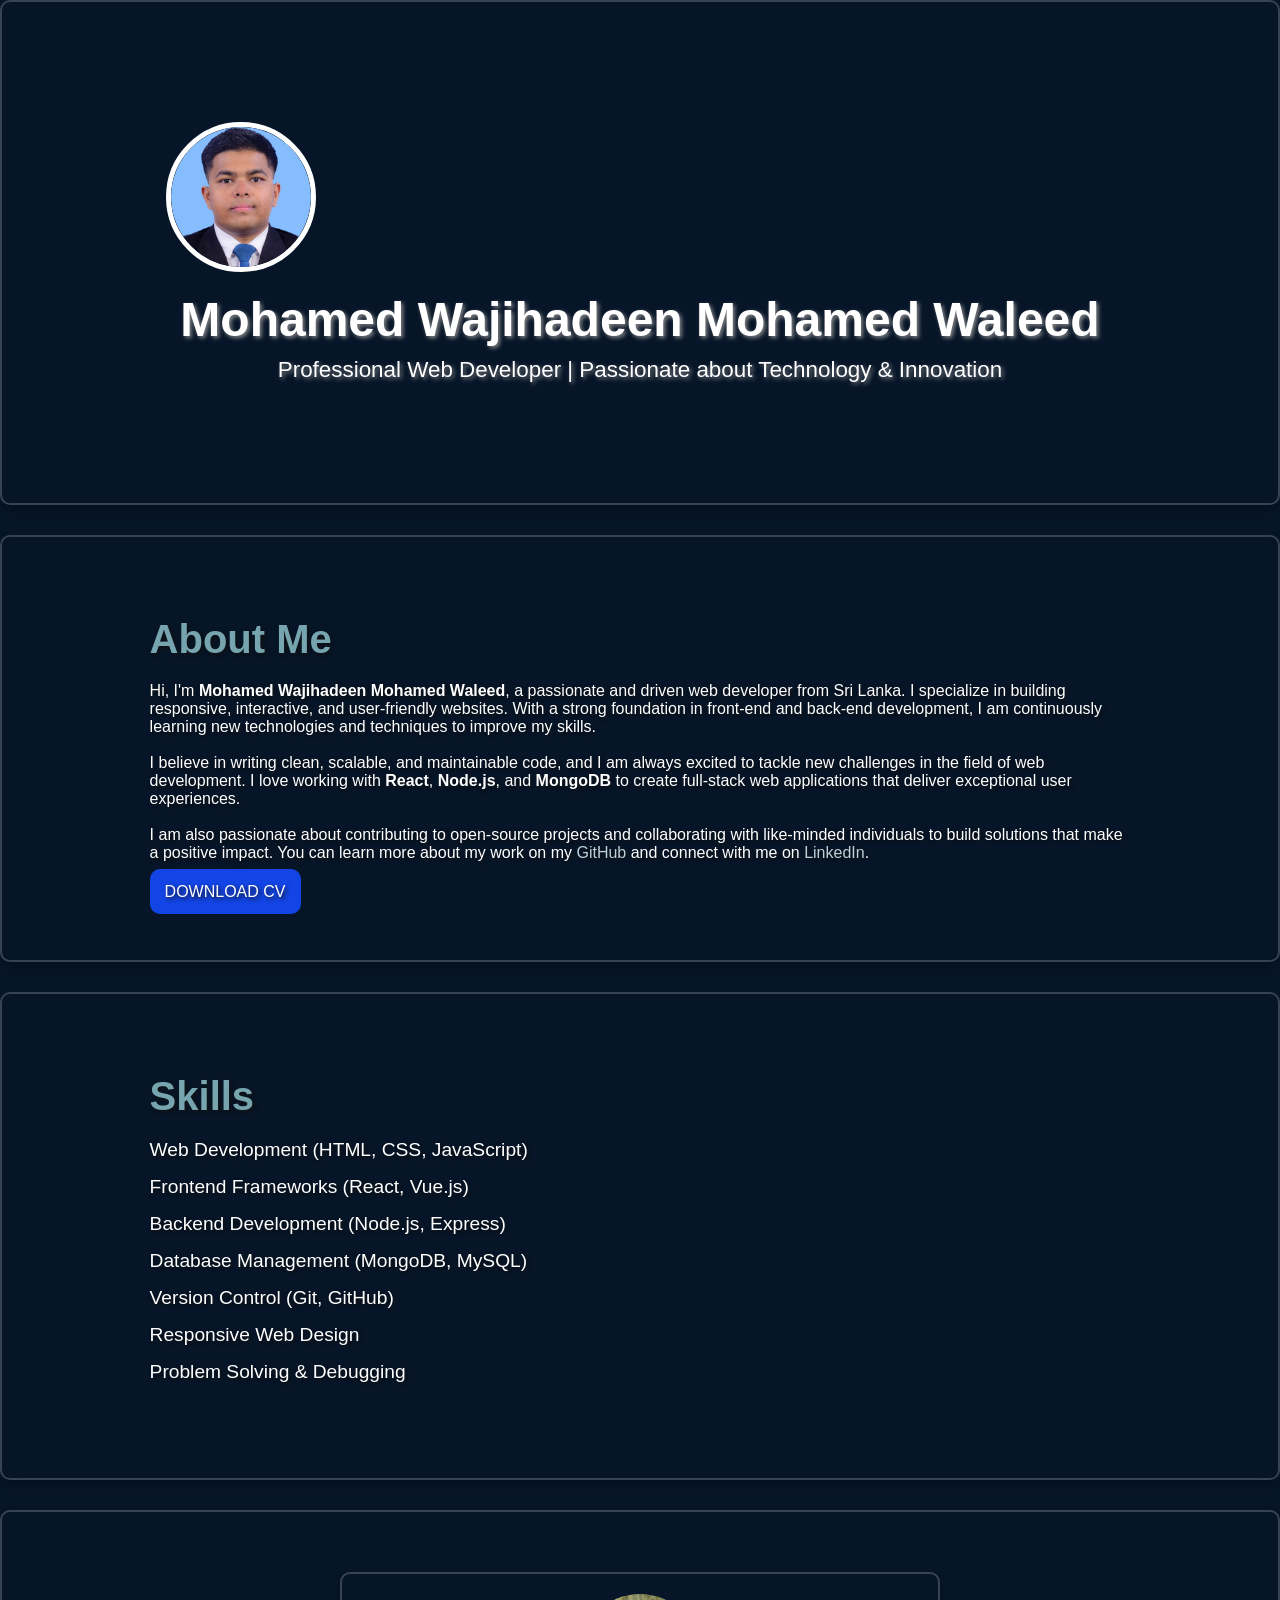
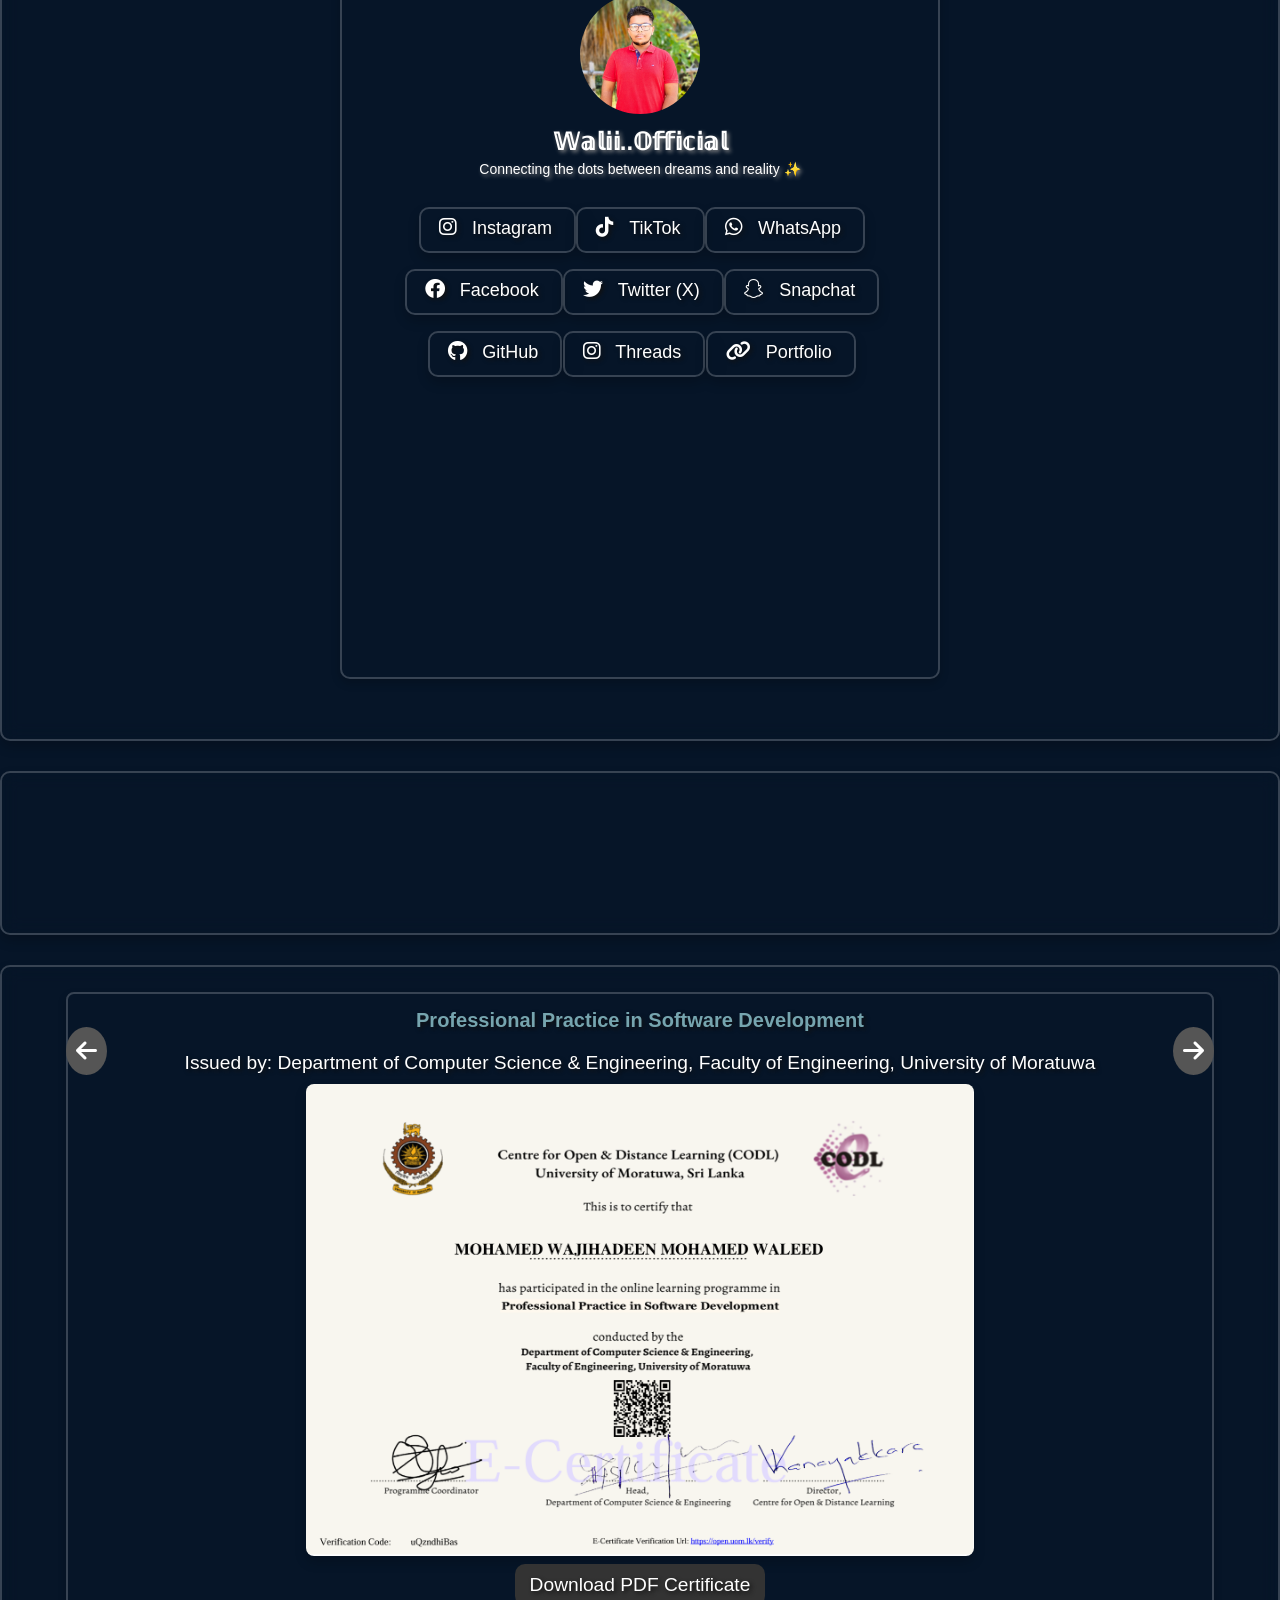
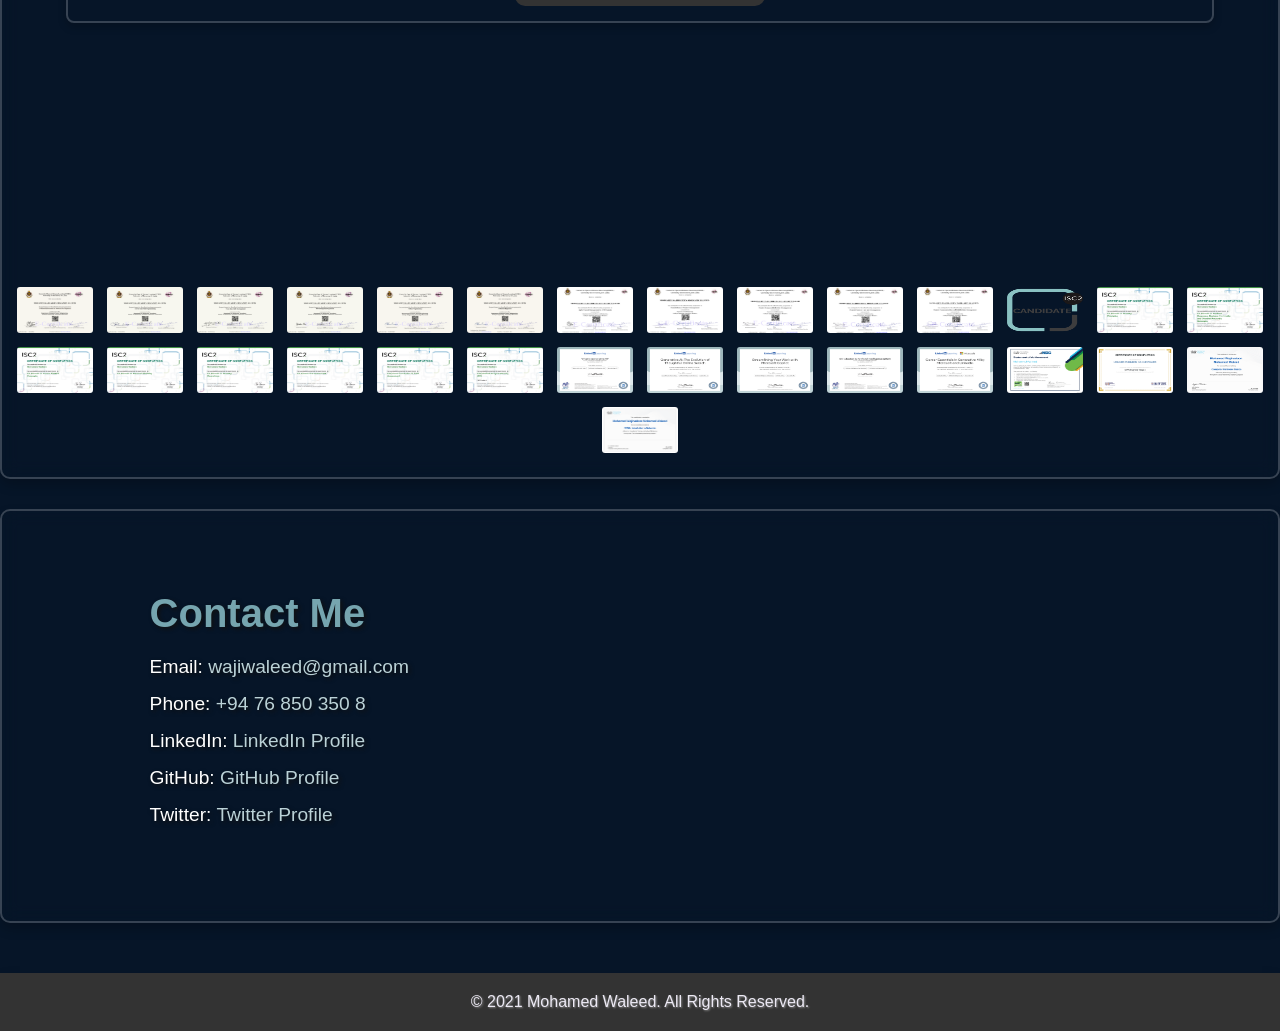
==== index.html @ 35cdda88 "Add files via upload" ====
<!DOCTYPE html>
<html lang="en">
<head>
    <meta charset="UTF-8">
    <meta name="viewport" content="width=device-width, initial-scale=1.0">
    <meta http-equiv="X-UA-Compatible" content="ie=edge">
    <title>Mohamed Wajihadeen Mohamed Waleed - Professional Portfolio</title>
    <link href="https://cdnjs.cloudflare.com/ajax/libs/font-awesome/6.0.0-beta3/css/all.min.css" rel="stylesheet">
    <link rel="stylesheet" href="styles.css">
    <link rel="icon" href="https://portfolio-5ff36.web.app/assets/logo.png">
</head>
<body>
    <!-- Header Section with Profile Picture -->
    <header class="header">
        <div class="container">
            <!-- Profile Picture -->
            <div class="profile-img-container">
                <img src="DSC6284_01.jpg" alt="Mohamed Waleed" class="profile-img">
            </div>
            <h1>Mohamed Wajihadeen Mohamed Waleed</h1>
            <p>Professional Web Developer | Passionate about Technology & Innovation</p>
        </div>
    </header>

    <!-- About Section -->
    <section id="about" class="section">
        <div class="container">
            <h2>About Me</h2>
            <p>
                Hi, I'm <strong>Mohamed Wajihadeen Mohamed Waleed</strong>, a passionate and driven web developer 
            from Sri Lanka. I specialize in building responsive, interactive, and user-friendly websites. 
            With a strong foundation in front-end and back-end development, I am continuously learning new technologies 
            and techniques to improve my skills.
        </p> <br>
        <p>
            I believe in writing clean, scalable, and maintainable code, and I am always excited to tackle 
            new challenges in the field of web development. I love working with <strong>React</strong>, <strong>Node.js</strong>, 
            and <strong>MongoDB</strong> to create full-stack web applications that deliver exceptional user experiences.
        </p> <br>
        <p>
            I am also passionate about contributing to open-source projects and collaborating with like-minded individuals 
            to build solutions that make a positive impact. You can learn more about my work on my <a href="https://github.com/MOHAMED2005WALEED" target="_blank">GitHub</a> and connect with me on <a href="https://www.linkedin.com/in/mohamed-waleed-669457227" target="_blank">LinkedIn</a>.

            </p>
            <a href="uploads/CV.pdf" target="_blank" class="ddownload-link">Download CV</a><br>
        </div>
    </section>

    <!-- Skills Section -->
    <section id="skills" class="section">
        <div class="container">
            <h2>Skills</h2>
            <ul>
                <li>Web Development (HTML, CSS, JavaScript)</li>
                <li>Frontend Frameworks (React, Vue.js)</li>
                <li>Backend Development (Node.js, Express)</li>
                <li>Database Management (MongoDB, MySQL)</li>
                <li>Version Control (Git, GitHub)</li>
                <li>Responsive Web Design</li>
                <li>Problem Solving & Debugging</li>
                <!-- Add any additional skills -->
            </ul>
        </div>
    </section>

    <!-- Skills Section -->
    <section id="skills" class="ssection" style="text-align: center;">
    <div class="ccontainer" style="text-align: center;">
        <!-- Profile Section -->
        <div class="profile">
            <div class="profile-image">
                <img src="IMG_20240803_165730_105.webp" alt="Profile Picture">
            </div>
            <h1>𝕎𝕒𝕝𝕚𝕚..𝕆𝕗𝕗𝕚𝕔𝕚𝕒𝕝</h1>
            <p class="bio">Connecting the dots between dreams and reality ✨</p>
        </div>

        <!-- Social Media Links -->
        <div class="links">
            <a href="https://www.instagram.com/waleed_2005" target="_blank">
                <i class="fab fa-instagram"></i> Instagram
            </a>
            <a href="https://www.tiktok.com/@walii..official" target="_blank">
                <i class="fab fa-tiktok"></i> TikTok
            </a>
            <a href="https://wa.me/message/MEXSYHLOWL5CD1" target="_blank">
                <i class="fab fa-whatsapp"></i> WhatsApp
            </a>
            <a href="https://www.facebook.com/profile.php?id=100075124244357&mibextid=ZbWKwL" target="_blank">
                <i class="fab fa-facebook"></i> Facebook
            </a>
            <a href="https://x.com/WALEED_2005" target="_blank">
                <i class="fab fa-twitter"></i> Twitter (X)
            </a>
            <a href="https://www.snapchat.com/add/waleed20050325" target="_blank">
                <i class="fab fa-snapchat"></i> Snapchat
            </a>
            <a href="https://github.com/MOHAMED2005WALEED" target="_blank">
                <i class="fab fa-github"></i> GitHub
            </a>
            <a href="https://www.threads.net/@waleed_2005" target="_blank">
                <i class="fab fa-instagram"></i> Threads
            </a>
            <a href="https://mohamed2005waleed.github.io/MY-WED/" target="_blank">
                <i class="fas fa-link"></i> Portfolio
            </a>
        </div>

        <!-- YouTube Video -->
        <div class="youtube">
            <iframe src="https://www.youtube.com/embed/9WanQhhrsd4" frameborder="0" allowfullscreen></iframe>
        </div>
    </div>
    </section>

    <!-- Skills Section -->
    <section id="skills" class="section" style="text-align: center;">
        <div class="container">
            <div data-iframe-width="150" data-iframe-height="270" data-share-badge-id="e7ea3f1d-4cfa-4a97-b7ec-71205a4d995d" data-share-badge-host="https://www.credly.com"></div><script type="text/javascript" async src="//cdn.credly.com/assets/utilities/embed.js"></script>
            <div data-iframe-width="150" data-iframe-height="270" data-share-badge-id="00457bae-6f2f-4dde-9173-71d379e74e01" data-share-badge-host="https://www.credly.com"></div><script type="text/javascript" async src="//cdn.credly.com/assets/utilities/embed.js"></script>
            <div data-iframe-width="150" data-iframe-height="270" data-share-badge-id="4d176c74-4fa9-45f4-84f6-8e1cc7ff0aad" data-share-badge-host="https://www.credly.com"></div><script type="text/javascript" async src="//cdn.credly.com/assets/utilities/embed.js"></script>
	    <div data-iframe-width="150" data-iframe-height="270" data-share-badge-id="e355cb7d-eab8-4d29-b076-23db1e2e1a39" data-share-badge-host="https://www.credly.com"></div><script type="text/javascript" async src="//cdn.credly.com/assets/utilities/embed.js"></script>
	    <div data-iframe-width="150" data-iframe-height="270" data-share-badge-id="42beb909-3e2a-4426-85d2-e04ab6ee1410" data-share-badge-host="https://www.credly.com"></div><script type="text/javascript" async src="//cdn.credly.com/assets/utilities/embed.js"></script>
         </div>
    </section>
    
    <section id="skills" class="section" style="/*text-align: center;height: 1000px;*/"><!-- </section>  -->
    <section class="certification-list">
        <div class="ccertificate" id="ccertificate1">
        <!-- Example of a certification entry (PDF) -->
        <div class="certification">
            <h2>Professional Practice in Software Development</h2>
            <p>Issued by: Department of Computer Science & Engineering, Faculty of Engineering, University of Moratuwa</p>
            <img src="uploads/Professional_Practice_in_Software_Development_E-Certificate.png" alt="Certificate 1" class="certificate-img"><br>
            <a href="uploads/Professional_Practice_in_Software_Development_E-Certificate.pdf" target="_blank" class="download-link">Download PDF Certificate</a>
        </div>
        </div>
        <div class="ccertificate" id="ccertificate2">
        <!-- Example of a certification entry (PDF) -->
        <div class="certification">
            <h2>Server-side Web Programming</h2>
            <p>Issued by: Department of Information Technology, Faculty of Information Technology, University of Moratuwa</p>
            <img src="uploads/Server-side_Web_Programming_E-Certificate.png" alt="Certificate 1" class="certificate-img"><br>
            <a href="uploads/Server-side_Web_Programming_E-Certificate.pdf" target="_blank" class="download-link">Download PDF Certificate</a>
        </div>
        </div>
        <div class="ccertificate" id="ccertificate3">
        <!-- Example of a certification entry (PDF) -->
        <div class="certification">
            <h2>Front-End Web Development</h2>
            <p>Issued by: Department of Information Technology, Faculty of Information Technology, University of Moratuwa</p>
            <img src="uploads/Front-End_Web_Development_E-Certificate.png" alt="Certificate 1" class="certificate-img"><br>
            <a href="uploads/Front-End_Web_Development_E-Certificate.pdf" target="_blank" class="download-link">Download PDF Certificate</a>
        </div></div>
        <div class="ccertificate" id="ccertificate4">
        <!-- Example of a certification entry (PDF) -->
        <div class="certification">
            <h2>Web Design for Beginners</h2>
            <p>Issued by: Department of Information Technology, Faculty of Information Technology, University of Moratuwa</p>
            <img src="uploads/Web_Design_for_Beginners_E-Certificate.png" alt="Certificate 1" class="certificate-img"><br>
            <a href="uploads/Web_Design_for_Beginners_E-Certificate.pdf" target="_blank" class="download-link">Download PDF Certificate</a>
        </div></div>
        <div class="ccertificate" id="ccertificate5">
        <!-- Example of a certification entry (PDF) -->
        <div class="certification">
            <h2>Python Programming</h2>
            <p>Issued by: Department of Computer Science & Engineering, Faculty of Engineering, University of Moratuwa</p>
            <img src="uploads/Python_Programming_E-Certificate.png" alt="Certificate 1" class="certificate-img"><br>
            <a href="uploads/Python_Programming_E-Certificate.pdf" target="_blank" class="download-link">Download PDF Certificate</a>
        </div></div>
        <div class="ccertificate" id="ccertificate6">
        <!-- Example of a certification entry (PDF) -->
        <div class="certification">
            <h2>Python for Beginners</h2>
            <p>Issued by: Department of Computer Science & Engineering, Faculty of Engineering, University of Moratuwa</p>
            <img src="uploads/Python_for_Beginners_E-Certificate.png" alt="Certificate 1" class="certificate-img"><br>
            <a href="uploads/Python_for_Beginners_E-Certificate.pdf" target="_blank" class="download-link">Download PDF Certificate</a>
        </div></div>
        <div class="ccertificate" id="ccertificate7">
        <!-- Example of a certification entry (PDF) -->
        <div class="certification">
            <h2>Agile Project Management in ICT Projects</h2>
            <p>Issued by: Department of Computer Science and Engineering,Faculty of Engineering, University of Moratuwa</p>
            <img src="uploads/Agile_Project_Management_E-Certificate.png" alt="Certificate 1" class="certificate-img"><br>
            <a href="uploads/Agile_Project_Management_E-Certificate.pdf" target="_blank" class="download-link">Download PDF Certificate</a>
        </div></div>
        <div class="ccertificate" id="ccertificate8">
        <!-- Example of a certification entry (PDF) -->
        <div class="certification">
            <h2>Foundations of Project Management</h2>
            <p>Issued by: Department of Civil Engineering, Faculty of Engineering, University of Moratuwa</p>
            <img src="uploads/Foundations_of_Project_Management_E-Certificate.png" alt="Certificate 1" class="certificate-img"><br>
            <a href="uploads/Foundations_of_Project_Management_E-Certificate.pdf" target="_blank" class="download-link">Download PDF Certificate</a>
        </div></div>
        <div class="ccertificate" id="ccertificate9">
        <!-- Example of a certification entry (PDF) -->
        <div class="certification">
            <h2>Project Communication and Stakeholder Management</h2>
            <p>Issued by: Department of Civil Engineering, Faculty of Engineering, University of Moratuwa</p>
            <img src="uploads/Project_Scope_and_Schedule_Management_E-Certificate.png" alt="Certificate 1" class="certificate-img"><br>
            <a href="uploads/Project_Scope_and_Schedule_Management_E-Certificate.pdf" target="_blank" class="download-link">Download PDF Certificate</a>
        </div></div>
        <div class="ccertificate" id="ccertificate10">
        <!-- Example of a certification entry (PDF) -->
        <div class="certification">
            <h2>Project Contract Law and Management</h2>
            <p>Issued by: Department of Civil Engineering, Faculty of Engineering, University of Moratuwa</p>
            <img src="uploads/Project_Contract_Law_and_Management_E-Certificate.png" alt="Certificate 1" class="certificate-img"><br>
            <a href="uploads/Project_Contract_Law_and_Management_E-Certificate.pdf" target="_blank" class="download-link">Download PDF Certificate</a>
        </div></div>
        <div class="ccertificate" id="ccertificate11">
        <!-- Example of a certification entry (PDF) -->
        <div class="certification">
            <h2>Project Communication and Stakeholder Management</h2>
            <p>Issued by: Department of Civil Engineering, Faculty of Engineering, University of Moratuwa</p>
            <img src="uploads/Project_Communication_and_Stakeholder_Management_E-Certificate.png" alt="Certificate 1" class="certificate-img"><br>
            <a href="uploads/Project_Communication_and_Stakeholder_Management_E-Certificate.pdf" target="_blank" class="download-link">Download PDF Certificate</a>
        </div></div>
        <div class="ccertificate" id="ccertificate12">
        <!-- Example of a certification entry (PNG) -->
        <div class="certification">
            <h2>ISC2</h2>
            <p>Issued by: International Information System Security Certification Consortium</p>
            <img src="uploads/isc2-candidate.png" alt="Certificate 3" class="certificate-img"><br>
            <p><a href="uploads/isc2-candidate.png" target="_blank" class="download-link">Download PNG Certificate</a></p>
        </div></div>
        <div class="ccertificate" id="ccertificate13">
        <!-- Example of a certification entry (PDF) -->
        <div class="certification">
            <h2>CC Domain 1: Security Principles</h2>
            <p>Learner ID: b621ed8a-a322-4fa1-b1f6-4768cb2f6c5b</p>
            <img src="uploads/CC Domain 1 Security Principles.png" alt="Certificate 1" class="certificate-img"><br>
            <a href="uploads/CC Domain 1 Security Principles.pdf" target="_blank" class="download-link">Download PDF Certificate</a>
        </div></div>
        <div class="ccertificate" id="ccertificate14">
        <!-- Example of a certification entry (PDF) -->
        <div class="certification">
            <h2>CC Domain 2: Incident Response, Business Continuity and Disaster Recovery Concepts</h2>
            <p>Learner ID: b621ed8a-a322-4fa1-b1f6-4768cb2f6c5b</p>
            <img src="uploads/CC Domain 2 Incidents Response, Business Continuity and Disaster Recovery Concepts.png" alt="Certificate 1" class="certificate-img"><br>
            <a href="uploads/CC Domain 2 Incidents Response, Business Continuity and Disaster Recovery Concepts.pdf" target="_blank" class="download-link">Download PDF Certificate</a>
        </div></div>
        <div class="ccertificate" id="ccertificate15">
        <!-- Example of a certification entry (PDF) -->
        <div class="certification">
            <h2>CC Domain 3: Access Control Concepts</h2>
            <p>Learner ID: b621ed8a-a322-4fa1-b1f6-4768cb2f6c5b</p>
            <img src="uploads/CC Domain 3 Access Controls Concepts.png" alt="Certificate 1" class="certificate-img"><br>
            <a href="uploads/CC Domain 3 Access Controls Concepts.pdf" target="_blank" class="download-link">Download PDF Certificate</a>
        </div></div>
        <div class="ccertificate" id="ccertificate16">
        <!-- Example of a certification entry (PDF) -->
        <div class="certification">
            <h2>CC Domain 4: Network Security</h2>
            <p>Learner ID: b621ed8a-a322-4fa1-b1f6-4768cb2f6c5b</p>
            <img src="uploads/CC Domain 4 Network Security.png" alt="Certificate 1" class="certificate-img"><br>
            <a href="uploads/CC Domain 4 Network Security.pdf" target="_blank" class="download-link">Download PDF Certificate</a>
        </div></div>
        <div class="ccertificate" id="ccertificate17">
        <!-- Example of a certification entry (PDF) -->
        <div class="certification">
            <h2>CC Domain 5: Security Operations</h2>
            <p>Learner ID: b621ed8a-a322-4fa1-b1f6-4768cb2f6c5b</p>
            <img src="uploads/CC Domain 5 Securitys Operations.png" alt="Certificate 1" class="certificate-img"><br>
            <a href="uploads/CC Domain 5 Securitys Operations.pdf" target="_blank" class="download-link">Download PDF Certificate</a>
        </div></div>
        <div class="ccertificate" id="ccertificate18">
        <!-- Example of a certification entry (PDF) -->
        <div class="certification">
            <h2>CC Course Pre-assessment</h2>
            <p>Learner ID: b621ed8a-a322-4fa1-b1f6-4768cb2f6c5b</p>
            <img src="uploads/CC Course Pre-assessment.png" alt="Certificate 1" class="certificate-img"><br>
            <a href="uploads/CC Course Pre-assessment.pdf" target="_blank" class="download-link">Download PDF Certificate</a>
        </div></div>
        <div class="ccertificate" id="ccertificate19">
        <!-- Example of a certification entry (PDF) -->
        <div class="certification">
            <h2>CC Course Conclusion & Final Assessment</h2>
            <p>Learner ID: b621ed8a-a322-4fa1-b1f6-4768cb2f6c5b</p>
            <img src="uploads/CCCourse Conclusion & Finalt Assessment.png" alt="Certificate 1" class="certificate-img"><br>
            <a href="uploads/CCCourse Conclusion & Finalt Assessment.pdf" target="_blank" class="download-link">Download PDF Certificate</a>
        </div></div>
        <div class="ccertificate" id="ccertificate20">
        <!-- Example of a certification entry (PDF) -->
        <div class="certification">
            <h2>CC Certified in Cybersecurity (CC)</h2>
            <p>Learner ID: b621ed8a-a322-4fa1-b1f6-4768cb2f6c5b</p>
            <img src="uploads/CCCertified in Cybersecurity (CC).png" alt="Certificate 1" class="certificate-img"><br>
            <a href="uploads/CCCertified in Cybersecurity (CC).pdf" target="_blank" class="download-link">Download PDF Certificate</a>
        </div></div>
        <div class="ccertificate" id="ccertificate21">
        <!-- Example of a certification entry (PDF) -->
        <div class="certification">
            <h2>What Is Generative AI?</h2>
            <p>Just finished the course “What Is Generative AI?” by Pinar Seyhan Demirdag! <a href="https://www.linkedin.com/learning/certificates/e960e61621ceed20ad157b49bd1564e0e67e179703fd6fd3dca2d0df2d5dd3a1?trk=share_certificate" target="_blank" class="">Check it out:</a></p>
            <img src="uploads/CertificateOfCompletion_What Is Generative AI.png" alt="Certificate 3" class="certificate-img"><br>
            <a href="uploads/CertificateOfCompletion_What Is Generative AI.pdf" target="_blank" class="download-link">Download PDF Certificate</a>
        </div></div>
        <div class="ccertificate" id="ccertificate22">
        <!-- Example of a certification entry (PDF) -->
        <div class="certification">
            <h2>Generative AI: The Evolution of Thoughtful Online Search</h2>
            <p>Just finished the course “Generative AI: The Evolution of Thoughtful Online Search” by Ashley Kennedy! <a href="https://www.linkedin.com/learning/certificates/11ccc9f4ffed38a8f0a3d3fa0ad3c9212a923e52628e9ca03ff675bdd90796ef?trk=share_certificate" target="_blank" class="">Check it out:</a></p>
            <img src="uploads/CertificateOfCompletion_Generative AI The Evolution of Thoughtful Online Search.png" alt="Certificate 3" class="certificate-img"><br>
            <a href="uploads/CertificateOfCompletion_Generative AI The Evolution of Thoughtful Online Search.pdf" target="_blank" class="download-link">Download PDF Certificate</a>
        </div></div>
        <div class="ccertificate" id="ccertificate23">
        <!-- Example of a certification entry (PDF) -->
        <div class="certification">
            <h2>Streamlining Your Work with Microsoft Copilot</h2>
            <p>Just finished the course “Streamlining Your Work with Microsoft Copilot” by Nick Brazzi! <a href="https://www.linkedin.com/learning/certificates/2fcc82d706593432fb03b10fbf420a64c400eeca76255fccf5908d9a1a42cb30?trk=share_certificate" target="_blank" class="">Check it out:</a></p>
            <img src="uploads/CertificateOfCompletion_Streamlining Your Work with Microsoft Copilot.png" alt="Certificate 3" class="certificate-img"><br>
            <a href="uploads/Streamlining Your Work with Microsoft Copilot.pdf" target="_blank" class="download-link">Download PDF Certificate</a>
        </div></div>
        <div class="ccertificate" id="ccertificate24">
        <!-- Example of a certification entry (PDF) -->
        <div class="certification">
            <h2>Introduction to Artificial Intelligence (2023)</h2>
            <p>Just finished the course “Introduction to Artificial Intelligence (2023)” by Doug Rose! <a href="https://www.linkedin.com/learning/certificates/b7ac0a3660a8a13ec8766f3f2c8b82811a0d3aa6726ecc86efbfc96d6707d54b?trk=share_certificate" target="_blank" class="">Check it out:</a></p>
            <img src="uploads/CertificateOfCompletion_Introduction to Artificial Intelligence 2023.png" alt="Certificate 3" class="certificate-img"><br>
            <a href="uploads/CertificateOfCompletion_Introduction to Artificial Intelligence 2023.pdf" target="_blank" class="download-link">Download PDF Certificate</a>
        </div></div>
        <div class="ccertificate" id="ccertificate25">
        <!-- Example of a certification entry (PDF) -->
        <div class="certification">
            <h2>Career Essentials in Generative AI by Microsoft and LinkedIn</h2>
            <p>Just finished the learning path “Career Essentials in Generative AI by Microsoft and LinkedIn”! <a href="https://www.linkedin.com/learning/certificates/b82319893979cb6bfd2cbd64ca49ab4339ecb68bfe662ca9c5840f7bf53d7fe6?trk=share_certificate" target="_blank" class="">Check it out:</a></p>
            <img src="uploads/CertificateOfCompletion_Career Essentials in Generative AI by Microsoft and LinkedIn.png" alt="Certificate 3" class="certificate-img"><br>
            <a href="uploads/CertificateOfCompletion_Career Essentials in Generative AI by Microsoft and LinkedIn.pdf" target="_blank" class="download-link">Download PDF Certificate</a>
        </div></div>
        <div class="ccertificate" id="ccertificate26">
        <!-- Example of a certification entry (PDF) -->
        <div class="certification">
            <h2>Linux Unhatched</h2>
            <p>Issued by <a href="https://www.credly.com/org/cisco" target="_blank" class="">Cisco</a></p>
            <img src="uploads/LinuxUnhatched20241203-26-aeebkl.png" alt="Certificate 3" class="certificate-img"><br>
            <a href="uploads/LinuxUnhatched20241203-26-aeebkl.pdf" target="_blank" class="download-link">Download PDF Certificate</a>
        </div></div>
        <div class="ccertificate" id="ccertificate27">
        <!-- Example of a certification entry (PDF) -->
        <div class="certification">
            <h2>SLIIT UNI</h2>
            <p>School: Centre for Open and Distance Education - <a href="https://code.sliit.org/" target="_blank" class="">SLIIT</a></p>
            <img src="uploads/MOHAMED WAJIHADEEN MOHAMED WALEED - 2024-11-27.png" alt="Certificate 3" class="certificate-img"><br>
            <a href="uploads/MOHAMED WAJIHADEEN MOHAMED WALEED - 2024-11-27.pdf" target="_blank" class="download-link">Download PDF Certificate</a>
        </div></div>
        <div class="ccertificate" id="ccertificate28">
        <!-- Example of a certification entry (PDF) -->
        <div class="certification">
            <h2>Computer Hardware Basics</h2>
            <p>Issued by <a href="https://www.credly.com/badges/e355cb7d-eab8-4d29-b076-23db1e2e1a39/public_url" target="_blank" class="">Cisco</a></p>
            <img src="uploads/certificate_wajiwaleed-gmail-com_c57c725d-02bf-4dfd-b996-45fcb40663d5.png" alt="Certificate 3" class="certificate-img"><br>
            <a href="uploads/certificate_wajiwaleed-gmail-com_c57c725d-02bf-4dfd-b996-45fcb40663d5.pdf" target="_blank" class="download-link">Download PDF Certificate</a>
        </div></div>
        <div class="ccertificate" id="ccertificate29">
        <!-- Example of a certification entry (PDF) -->
        <div class="certification">
            <h2>CCNA: Introduction to Networks</h2>
            <p>Issued by <a href="https://www.credly.com/org/cisco" target="_blank" class="">Cisco</a></p>
            <img src="uploads/certificate_wajiwaleed-gmail-com_b039ef56-0375-4342-8889-f907ba316858 (1).png" alt="Certificate 3" class="certificate-img"><br>
            <a href="uploads/CCNAITNUpdated20250723-31-ovgeq6.pdf" target="_blank" class="download-link">Download PDF Certificate</a>
        </div></div>

        <!-- Example of a certification entry (Image) 
        <div class="certification">
            <h2>ISC2</h2>
            <p>Issued by: ABC Institute</p>
            <img src="uploads/MOHAMED_WAJIHADEEN_MOHAMED_WALEED20241127-280-1xzp43h.jpg" alt="Certificate 2" class="certificate-img"><br>
            <p><a href="uploads/MOHAMED_WAJIHADEEN_MOHAMED_WALEED20241127-280-1xzp43h.jpg" target="_blank" class="download-link">Download Image Certificate</a></p>
        </div>
        -->

        <!-- Example of a certification entry (PNG) 
        <div class="certification">
            <h2>Certification 3: Graphic Design</h2>
            <p>Issued by: DEF School</p>
            <img src="uploads/isc2-candidate.png" alt="Certificate 3" class="certificate-img"><br>
            <p><a href="uploads/isc2-candidate.png" target="_blank" class="download-link">Download PNG Certificate</a></p>
        </div>
        -->

        <!-- More certifications can be added here -->
	    
 
	            	    
    <div class="nav-buttons">
        <button class="button" onclick="showCertificate('left')" style="z-index: 2;"><i class="fas fa-arrow-left"></i></button>
        <button class="button" onclick="showCertificate('right')" style="z-index: 2;"><i class="fas fa-arrow-right"></i></button>
    </div>
	   
	    
	<br><br><br><br><br><br><br><br><br><br><br><br> <br><br><br><br><br><br><br><br><br><br><br><br><br><br><br><br><br><br><br>
	    <br><br><br><br><br><br> <br><br><br><br><br><br><br><br><br><br><br><br><br><br><br><br><br><br>  <!--    <br><br><br><br><br><br><br><br><br><br><br>-->
	    
    <div class="thumbnails">
        <div class="thumbnail" onclick="selectCertificate(0)">
            <img src="uploads/Professional_Practice_in_Software_Development_E-Certificate.png" alt="Certificate 1" class="certificate-imgg">
        </div>
        <div class="thumbnail" onclick="selectCertificate(1)">
            <img src="uploads/Server-side_Web_Programming_E-Certificate.png" alt="Certificate 2" class="certificate-imgg">
        </div>
        <div class="thumbnail" onclick="selectCertificate(2)">
            <img src="uploads/Front-End_Web_Development_E-Certificate.png" alt="Certificate 3" class="certificate-imgg">
        </div>
        <div class="thumbnail" onclick="selectCertificate(3)">
            <img src="uploads/Web_Design_for_Beginners_E-Certificate.png" alt="Certificate 1" class="certificate-imgg">
        </div>
        <div class="thumbnail" onclick="selectCertificate(4)">
            <img src="uploads/Python_Programming_E-Certificate.png" alt="Certificate 1" class="certificate-imgg">
        </div>
        <div class="thumbnail" onclick="selectCertificate(5)">
            <img src="uploads/Python_for_Beginners_E-Certificate.png" alt="Certificate 1" class="certificate-imgg">
        </div>
        <div class="thumbnail" onclick="selectCertificate(6)">
            <img src="uploads/Agile_Project_Management_E-Certificate.png" alt="Certificate 1" class="certificate-imgg">
        </div>
        <div class="thumbnail" onclick="selectCertificate(7)">
            <img src="uploads/Foundations_of_Project_Management_E-Certificate.png" alt="Certificate 1" class="certificate-imgg">
        </div>
        <div class="thumbnail" onclick="selectCertificate(8)">
            <img src="uploads/Project_Scope_and_Schedule_Management_E-Certificate.png" alt="Certificate 1" class="certificate-imgg">
        </div>
        <div class="thumbnail" onclick="selectCertificate(9)">
            <img src="uploads/Project_Contract_Law_and_Management_E-Certificate.png" alt="Certificate 1" class="certificate-imgg">
        </div>
        <div class="thumbnail" onclick="selectCertificate(10)">
            <img src="uploads/Project_Communication_and_Stakeholder_Management_E-Certificate.png" alt="Certificate 1" class="certificate-imgg">
        </div>
        <div class="thumbnail" onclick="selectCertificate(11)">
            <img src="uploads/isc2-candidate.png" alt="Certificate 3" class="certificate-imgg">
        </div>
        <div class="thumbnail" onclick="selectCertificate(12)">
            <img src="uploads/CC Domain 1 Security Principles.png" alt="Certificate 1" class="certificate-imgg">
        </div>
        <div class="thumbnail" onclick="selectCertificate(13)">
            <img src="uploads/CC Domain 2 Incidents Response, Business Continuity and Disaster Recovery Concepts.png" alt="Certificate 1" class="certificate-imgg">
        </div>
        <div class="thumbnail" onclick="selectCertificate(14)">
            <img src="uploads/CC Domain 3 Access Controls Concepts.png" alt="Certificate 1" class="certificate-imgg">
        </div>
        <div class="thumbnail" onclick="selectCertificate(15)">
            <img src="uploads/CC Domain 4 Network Security.png" alt="Certificate 1" class="certificate-imgg">
        </div>
        <div class="thumbnail" onclick="selectCertificate(16)">
            <img src="uploads/CC Domain 5 Securitys Operations.png" alt="Certificate 1" class="certificate-imgg">
        </div>
        <div class="thumbnail" onclick="selectCertificate(17)">
            <img src="uploads/CC Course Pre-assessment.png" alt="Certificate 1" class="certificate-imgg">
        </div>
        <div class="thumbnail" onclick="selectCertificate(18)">
            <img src="uploads/CCCourse Conclusion & Finalt Assessment.png" alt="Certificate 1" class="certificate-imgg">
        </div>
        <div class="thumbnail" onclick="selectCertificate(19)">
            <img src="uploads/CCCertified in Cybersecurity (CC).png" alt="Certificate 1" class="certificate-imgg">
        </div>
        <div class="thumbnail" onclick="selectCertificate(20)">
            <img src="uploads/CertificateOfCompletion_What Is Generative AI.png" alt="Certificate 3" class="certificate-imgg">
        </div>
        <div class="thumbnail" onclick="selectCertificate(21)">
            <img src="uploads/CertificateOfCompletion_Generative AI The Evolution of Thoughtful Online Search.png" alt="Certificate 3" class="certificate-imgg">
        </div>
        <div class="thumbnail" onclick="selectCertificate(22)">
            <img src="uploads/CertificateOfCompletion_Streamlining Your Work with Microsoft Copilot.png" alt="Certificate 3" class="certificate-imgg">
        </div>
        <div class="thumbnail" onclick="selectCertificate(23)">
            <img src="uploads/CertificateOfCompletion_Introduction to Artificial Intelligence 2023.png" alt="Certificate 3" class="certificate-imgg">
        </div>
        <div class="thumbnail" onclick="selectCertificate(24)">
            <img src="uploads/CertificateOfCompletion_Career Essentials in Generative AI by Microsoft and LinkedIn.png" alt="Certificate 3" class="certificate-imgg">
        </div>
        <div class="thumbnail" onclick="selectCertificate(25)">
            <img src="uploads/LinuxUnhatched20241203-26-aeebkl.png" alt="Certificate 3" class="certificate-imgg">
        </div>
        <div class="thumbnail" onclick="selectCertificate(26)">
            <img src="uploads/MOHAMED WAJIHADEEN MOHAMED WALEED - 2024-11-27.png" alt="Certificate 3" class="certificate-imgg">
        </div>
        <div class="thumbnail" onclick="selectCertificate(27)">
		<img src="uploads/certificate_wajiwaleed-gmail-com_c57c725d-02bf-4dfd-b996-45fcb40663d5.png" alt="Certificate 3" class="certificate-imgg">
	</div>
        <div class="thumbnail" onclick="selectCertificate(28)">
		<img src="uploads/certificate_wajiwaleed-gmail-com_b039ef56-0375-4342-8889-f907ba316858 (1).png" alt="Certificate 3" class="certificate-imgg">
	</div>
        <!--<div class="thumbnail" onclick="selectCertificate(29)">Cert 9</div>
        <div class="thumbnail" onclick="selectCertificate(30)">Cert 10</div>-->
    </div>
	    
	    
    <script>
        let currentIndex = 0;
        const certificates = document.querySelectorAll('.ccertificate');
        const thumbnails = document.querySelectorAll('.thumbnail');

        function showCertificate(direction) {
            certificates[currentIndex].classList.remove('show');
            thumbnails[currentIndex].classList.remove('active');

            if (direction === 'right') {
                currentIndex = (currentIndex + 1) % certificates.length;
            } else if (direction === 'left') {
                currentIndex = (currentIndex - 1 + certificates.length) % certificates.length;
            }

            certificates[currentIndex].classList.add('show');
            thumbnails[currentIndex].classList.add('active');
        }

        function selectCertificate(index) {
            certificates[currentIndex].classList.remove('show');
            thumbnails[currentIndex].classList.remove('active');

            currentIndex = index;

            certificates[currentIndex].classList.add('show');
            thumbnails[currentIndex].classList.add('active');
        }

        // Initialize the first certificate and thumbnail
        certificates[currentIndex].classList.add('show');
        thumbnails[currentIndex].classList.add('active');
        
		const thumbnailss = document.querySelectorAll('.thumbnail');
			thumbnailss.forEach((thumbnail, index) => {
    			thumbnail.addEventListener('click', () => {
        			thumbnails.forEach((thumb) => thumb.classList.remove('active'));
        			thumbnail.classList.add('active');
    			});
			});
    </script>
    </section>
    </section>  

    
    <!-- Contact Section -->
    <section id="contact" class="section">
        <div class="container">
            <h2>Contact Me</h2>
            <ul>
                <li>Email: <a href="mailto:wajiwaleed@gmail.com">wajiwaleed@gmail.com</a></li>
                <li>Phone: <a href="https://wa.me/message/MEXSYHLOWL5CD1" target="_blank">+94 76 850 350 8</a></li>
                <li>LinkedIn: <a href="https://www.linkedin.com/in/mohamed-waleed-669457227" target="_blank">LinkedIn Profile</a></li>
                <li>GitHub: <a href="https://github.com/MOHAMED2005WALEED" target="_blank">GitHub Profile</a></li>
                <li>Twitter: <a href="https://x.com/_waleed_2005_" target="_blank">Twitter Profile</a></li>
            </ul>
        </div>
    </section>

    <!-- Footer -->
    <footer class="footer">
        <p style="text-shadow: 1px 1px 2px #888888;">&copy; 2021 Mohamed Waleed. All Rights Reserved.</p>
    </footer>

    <script src="script.js"></script>
</body>
</html>
---- styles.css ----
/* General Reset and Global Styles */
* {
    margin: 0;
    padding: 0;
    box-sizing: border-box;
}

body {
    background-image: url('https://www.cisco.com/content/dam/cisco-cdc/site/images/heroes/solutions/hp-header-ai-animation-tablet-v2-2048x1500.jpg');
    background-size: cover;                /* Ensures the image covers the entire header */
    background-position: center center;    /* Centers the background image */
    background-attachment: fixed;          /* Keeps the background fixed when scrolling */
    font-family: 'Arial', sans-serif;
    background-color: #061528;
    color: white;
    margin: 0;
    padding: 0;
    opacity: 1.0;
    text-shadow: 2px 2px 4px #111111;
}

.container {
    width: 80%;
    max-width: 1200px;
    margin: 0 auto;
    padding: 20px;
}

header {
    background-image: url('https://www.cisco.com/content/dam/cisco-cdc/site/images/heroes/solutions/hp-header-ai-animation-tablet-v2-2048x1500.jpg');
    border: 2px solid rgba(255,255,255,.2);
    background-size: cover;                /* Ensures the image covers the entire header */
    background-position: center center;    /* Centers the background image */
    background-attachment: fixed;          /* Keeps the background fixed when scrolling */
    color: white;
    text-align: center;
    padding: 100px 20px;
    position: relative;
    border-radius: 10px;
    box-shadow: 0 6px 12px rgba(0, 0, 0, 0.2);
}

header .container {
    z-index: 2; /* Ensures that the text and profile picture are above the background */
}

.profile-img-container {
    width: 150px;
    height: 150px;
    border-radius: 50%;
    overflow: hidden;
    margin-bottom: 20px;
    border: 5px solid white;
}

.profile-img {
    width: 100%;
    height: 100%;
    object-fit: cover;
    border-radius: 50%;
}

header h1 {
    font-size: 3rem;
    color: white;
    text-shadow: 2px 2px 4px #888888;
}

header p {
    font-size: 1.4rem;
    margin-top: 10px;
    text-shadow: 2px 2px 4px #888888;
}

.section {
    /*background-image: url('https://www.cisco.com/content/dam/cisco-cdc/site/images/heroes/solutions/hp-header-ai-animation-tablet-v2-2048x1500.jpg');*/
    border: 2px solid rgba(255,255,255,.2);
    background-size: cover;                /* Ensures the image covers the entire header */
    background-position: center center;    /* Centers the background image */
    background-attachment: fixed;          /* Keeps the background fixed when scrolling */
    backdrop-filter: blur(9px);
    -webkit-backdrop-filter: blur(10px);
    /*background-color: #ECE9F4;*/
    opacity: 1.0;
    padding: 60px 0px;
    margin-top: 30px;
    border-radius: 10px;
    box-shadow: 0 6px 12px rgba(0, 0, 0, 0.2);
}

h2 {
    filter: none;
    opacity: 1.0;
    font-size: 2.5rem;
    margin-bottom: 20px;
    color: #76A5AF;
}

ul {
    opacity: 1.0;
    list-style-type: none;
}

ul li {
    opacity: 1.0;
    font-size: 1.2rem;
    margin-bottom: 15px;
}

.certificates {
    opacity: 1.0;
    display: flex;
    flex-wrap: wrap;
}

.certification-list {
    opacity: 1.0;
    display: flex;
    flex-wrap: wrap;
    justify-content: space-around;
    /*margin: 20px;*/
}

.certification {
    border: 2px solid rgba(255,255,255,.2);
    backdrop-filter: blur(9px);
    -webkit-backdrop-filter: blur(10px);
    /*filter: blur(9px);*/
    opacity: 1.0;
    /*background-color: #ECE9F4;*/
    border-radius: 8px;
    box-shadow: 0 4px 8px rgba(0, 0, 0, 0.2);
    width: 90%;
    /*margin: 10px;*/
    padding: 15px;
    text-align: center;
}

/* Card Hover Effect */
.certification:hover::before {
    transform: scale(1.05);
}

.certification h2 {
    opacity: 1.0;
    font-size: 20px;
    color: #76A5AF;
}

.certification p {
    opacity: 1.0;
    color: white;
}

.ddownload-link {
    opacity: 1.0;
    display: inline-block;
    background: linear-gradient(to right,
                                #1345e6 0%, #1345e6 25%, #ed239f 75%,#ed239f 51%, #1345e6 100%,#1345e6 50%,
                                #1345e6 0%, #1345e6 25%, #ed239f 75%,#ed239f 51%, #1345e6 100%,#1345e6 50%);
    color: #fff;
    letter-spacing: 0px;
    font-family: "Roboto", sans-serif;
    font-weight: 500;
    line-height: 25px;
    /*padding: 0 38px;
    font-size: 14px;*/
    outline: none !important;
    text-align: center;
    cursor: pointer;
    text-transform: uppercase;
    border-radius: 10px;
    background-size: 200% auto;
    text-decoration: none;
    
    margin-top: 7px;
    padding: 10px 15px;
    /*background-color: #4CAF50;*/
    /*content: "";
    color: white;
    text-decoration: none;
    border-radius: 10px;*/
    
    position: absolute;
    z-index: -1;
    /*top: -2px;
    left: -2px;
    width: calc(100% + 4px);
    height:  calc(100% + 4px);*/
    animation: glowing 20s linear infinite;
    transition: opacity .3s ease-in-out;
    background-size: 600%;
    /*filter: blur(8px);*/
    /*border-radius: 10px;*/
    /*opacity: 0;*/
}

/*@keyframes glowing {
  0% {background-position: 0 0;}
  50% {background-position: 400% 0;}
  100% {background-position: 0 0;}
}*/

/*.ddownload-link:hover::before {
    opacity: 1.0;
    background-color: #45a049;
}*/

.certificate-img {
    opacity: 1.0;
    max-width: 60%;
    height: auto;
    margin-top: 10px;
    border-radius: 8px;
    box-shadow: 0 6px 12px rgba(0, 0, 0, 0.2);
}


footer {
    background-color: #333;
    color: #ECE9F4;
    text-align: center;
    padding: 20px;
    margin-top: 50px;
    border: 2px solid rgba(,,,.2);
    box-shadow: 0 6px 12px rgba(0, 0, 0, 0.2);
}

footer p {
    font-size: 1rem;
}

a {
    opacity: 1.0;
    color: #BBD2D7;
    text-decoration: none;
    text-shadow: 2px 2px 4px #111111;
}

a:hover {
    opacity: 1.0;
    text-decoration: underline;
}
/* button */
.download-link {
  display: inline-block;  
  text-decoration: none;  
  margin-top: 3px;
  /*margin: 100px;*/
  padding: 10px 15px;
  border: none;
  outline: none;
  color: #FFF;
  cursor: pointer;
  position: relative;
  z-index: 0;
  border-radius: 12px;
}
.download-link::after {
  content: "";
  z-index: -1;
  position: absolute;
  width: 100%;
  height: 100%;
  background-color: #333;
  left: 0;
  top: 0;
  border-radius: 10px;
}
/* glow */
.download-link::before {
  content: "";
  background: linear-gradient(
    45deg,
    #FF0000, #FF7300, #FFFB00, #48FF00,
    #00FFD5, #002BFF, #FF00C8, #FF0000
  );
  position: absolute;
  top: -2px;
  left: -2px;
  background-size: 600%;
  z-index: -1;
  width: calc(100% + 4px);
  height:  calc(100% + 4px);
  filter: blur(8px);
  animation: glowing 20s linear infinite;
  transition: opacity .3s ease-in-out;
  border-radius: 10px;
  opacity: 0;
}

@keyframes glowing {
  0% {background-position: 0 0;}
  50% {background-position: 400% 0;}
  100% {background-position: 0 0;}
}

/* hover */
.download-link:hover::before {
  opacity: 1;
}

.download-link:active:after {
  background: transparent;
}

.download-link:active {
  color: #000;
  font-weight: bold;
}

.ssection {
    /*background-image: url('https://www.cisco.com/content/dam/cisco-cdc/site/images/heroes/solutions/hp-header-ai-animation-tablet-v2-2048x1500.jpg');*/
    border: 2px solid rgba(255,255,255,.2);
    background-size: cover;                /* Ensures the image covers the entire header */
    background-position: center center;    /* Centers the background image */
    background-attachment: fixed;          /* Keeps the background fixed when scrolling */
    backdrop-filter: blur(9px);
    -webkit-backdrop-filter: blur(10px);
    /*background-color: #ECE9F4;*/
    opacity: 1.0;
    padding: 60px 0;
    margin-top: 30px;
    border-radius: 10px;
    display: flex;
    box-shadow: 0 6px 12px rgba(0, 0, 0, 0.2);
    justify-content: center;
    align-items: center;
}

.ccontainer {
    text-align: center;
    border: 2px solid rgba(255,255,255,.2);
    justify-content: center;
    align-items: center;
    max-width: 600px;
    backdrop-filter: blur(9px);
    -webkit-backdrop-filter: blur(10px);
    /*background: #ffffff;*/
    border-radius: 10px;
    box-shadow: 0 4px 10px rgba(0, 0, 0, 0.2);
    padding: 20px;
}

.profile-image img {
    width: 120px;
    height: 120px;
    border-radius: 50%;
    object-fit: cover;
    margin-bottom: 10px;
}

h1 {
    font-size: 24px;
    color: white;
    text-shadow: 2px 2px 4px #888888;
    margin-bottom: 5px;
}

.bio {
    font-size: 14px;
    color: white;
    text-shadow: 2px 2px 4px #888888;
    margin-bottom: 20px;
}

/*.links a {
    display: block;
    text-decoration: none;
    color: #007BFF;
    font-size: 18px;
    margin: 10px 0;
    padding: 10px 20px;
    border: 1px solid #007BFF;
    border-radius: 5px;
    transition: all 0.3s;
}

.links a:hover {
    background-color: #007BFF;
    color: white;
}*/

/* button */
.links a {
  display: inline-block;  
  text-decoration: none;  
  margin-top: 3px;
  font-size: 18px;  
  margin: 10px 0;
  padding: 10px 20px;
  border: none;
  outline: none;
  color: #FFF;
  cursor: pointer;
  position: relative;
  z-index: 0;
  border-radius: 5px;
  transition: all 0.3s;  
}
.links a::after {
  content: "";
  z-index: -1;
  position: absolute;
  width: 100%;
  height: 100%;
  backdrop-filter: blur(9px);
  -webkit-backdrop-filter: blur(10px);
  box-shadow: 0 6px 12px rgba(0, 0, 0, 0.2);  
  border: 2px solid rgba(255,255,255,0.2);
  border-radius: 5px;  
  /*background-color: #333;*/
  left: 0;
  top: 0;
  border-radius: 10px;
}
/* glow */
.links a::before {
  content: "";
  background: linear-gradient(
    45deg,
    #FF0000, #FF7300, #FFFB00, #48FF00,
    #00FFD5, #002BFF, #FF00C8, #FF0000
  );
  position: absolute;
  top: -2px;
  left: -2px;
  background-size: 600%;
  z-index: -1;
  width: calc(100% + 4px);
  height:  calc(100% + 4px);
  filter: blur(8px);
  animation: glowing 20s linear infinite;
  transition: opacity .3s ease-in-out;
  border-radius: 10px;
  opacity: 0;
}

@keyframes glowing {
  0% {background-position: 0 0;}
  50% {background-position: 400% 0;}
  100% {background-position: 0 0;}
}

/* hover */
.links a:hover::before {
  opacity: 1;
}

.links a:active:after {
  background: transparent;
}

.links a:active {
  color: #000;
  font-weight: bold;
}

.links a i {
    margin-right: 10px;
    font-size: 20px;
}

.youtube iframe {
    width: 100%;
    height: 250px;
    border-radius: 10px;
    margin-top: 20px;
}



	.ccertificate {
    	position: absolute;
    	width: 100%;
    	/*height: 200px;*/
    	/*display: flex;
    	flex-wrap: wrap; 
    	background: #4caf50;
    	color: white;
    	padding: 60px 40px;*/
    	align-items: center;
    	justify-content: center;
    	display: flex;
    	font-size: 1.2em;
    	border-radius: 10px;
    	transform: scale(0) translateX(100%);
    	transition: transform 1s ease-in-out, opacity 1s ease-in-out;
    	opacity: 0;
    	z-index: 1;
	top: 25px;
    	/*bottom: 150px;*/
	}

	/*@media (max-width: 768px) {
    		.ccertificate {
        		flex-wrap: wrap;
        		justify-content: space-around;
    		}
	}*/

	.ccertificate.show {
    	opacity: 1;
    	transform: scale(1) translateX(0);
	}

	/* Staggered honeycomb effect */
	.ccertificate:nth-child(1).show {
    	animation: honeycomb1 1s forwards;
	}

	.ccertificate:nth-child(2).show {
    	animation: honeycomb2 1s 0.2s forwards;
	}

	.ccertificate:nth-child(3).show {
   		animation: honeycomb3 1s 0.4s forwards;
	}
	.ccertificate:nth-child(4).show {
    	animation: honeycomb4 1s 0.2s forwards;
	}

	.ccertificate:nth-child(5).show {
    	animation: honeycomb5 1s 0.0s forwards;
	}

	.ccertificate:nth-child(6).show {
   		animation: honeycomb6 2s forwards;
	}
	.ccertificate:nth-child(7).show {
    	animation: honeycomb7 1s 0.2s forwards;
	}

	.ccertificate:nth-child(8).show {
    	animation: honeycomb8 1s 0.4s forwards;
	}

	.ccertificate:nth-child(9).show {
   		animation: honeycomb9 1s 0.6s forwards;
	}
	.ccertificate:nth-child(10).show {
    	animation: honeycomb10 1s 0.8s forwards;
	}

	.ccertificate:nth-child(11).show {
    	animation: honeycomb11 1s forwards;
	}

	.ccertificate:nth-child(12).show {
   		animation: honeycomb12 1s 0.2s forwards;
	}
	.ccertificate:nth-child(13).show {
    	animation: honeycomb13 1s 0.4s forwards;
	}

	.ccertificate:nth-child(14).show {
    	animation: honeycomb14 1s 0.6s forwards;
	}

	.ccertificate:nth-child(15).show {
   		animation: honeycomb15 1s 0.8s forwards;
	}
	.ccertificate:nth-child(16).show {
    	animation: honeycomb16 1s forwards;
	}

	.ccertificate:nth-child(17).show {
    	animation: honeycomb17 1s 0.2s forwards;
	}

	.ccertificate:nth-child(18).show {
   		animation: honeycomb18 1s 0.4s forwards;
	}
	.ccertificate:nth-child(19).show {
    	animation: honeycomb19 1s 0.6s forwards;
	}

	.ccertificate:nth-child(20).show {
    	animation: honeycomb20 1s 0.8s forwards;
	}

	.ccertificate:nth-child(21).show {
   		animation: honeycomb21 1s forwards;
	}
	.ccertificate:nth-child(22).show {
    	animation: honeycomb22 1s 0.2s forwards;
	}

	.ccertificate:nth-child(23).show {
    	animation: honeycomb23 1s 0.4s forwards;
	}

	.ccertificate:nth-child(24).show {
   		animation: honeycomb24 1s 0.6s forwards;
	}
	.ccertificate:nth-child(25).show {
   		animation: honeycomb25 1s 0.8s forwards;
	}
	.ccertificate:nth-child(26).show {
    	animation: honeycomb26 1s forwards;
	}
	.ccertificate:nth-child(27).show {
    	animation: honeycomb27 1s forwards;
	}


	/* Animation for Honeycomb Pattern */
	@keyframes honeycomb1 {
    	0% {
        	transform: scale(0) translateX(100%);
        	opacity: 0;
    	}
    	100% {
        	transform: scale(1) translateX(0);
        	opacity: 1;
    	}
	}

	@keyframes honeycomb2 {
    	0% {
        	transform: scale(0) translateX(-100%);
        	opacity: 0;
    	}
    	100% {
        	transform: scale(1) translateX(0);
        	opacity: 1;
    	}
	}

	@keyframes honeycomb3 {
    	0% {
        	transform: scale(0) translateY(-100%);
       		opacity: 0;
    	}
    	100% {
        	transform: scale(1) translateY(0);
        	opacity: 1;
    	}
	}
	@keyframes honeycomb4 {
    	0% {
        	transform: scale(0) translateX(100%);
        	opacity: 0;
    	}
    	100% {
        	transform: scale(1) translateX(0);
        	opacity: 1;
    	}
	}

	@keyframes honeycomb5 {
    	0% {
        	transform: scale(0) translateX(-100%);
        	opacity: 0;
    	}
    	100% {
        	transform: scale(1) translateX(0);
        	opacity: 1;
    	}
	}

	@keyframes honeycomb6 {
    	0% {
        	transform: scale(0) translateY(-100%);
       		opacity: 0;
    	}
    	100% {
        	transform: scale(1) translateY(0);
        	opacity: 1;
    	}
	}
	@keyframes honeycomb7 {
    	0% {
        	transform: scale(0) translateX(100%);
        	opacity: 0;
    	}
    	100% {
        	transform: scale(1) translateX(0);
        	opacity: 1;
    	}
	}

	@keyframes honeycomb8 {
    	0% {
        	transform: scale(0) translateX(-100%);
        	opacity: 0;
    	}
    	100% {
        	transform: scale(1) translateX(0);
        	opacity: 1;
    	}
	}

	@keyframes honeycomb9 {
    	0% {
        	transform: scale(0) translateY(-100%);
       		opacity: 0;
    	}
    	100% {
        	transform: scale(1) translateY(0);
        	opacity: 1;
    	}
	}
	@keyframes honeycomb10 {
    	0% {
        	transform: scale(0) translateX(100%);
        	opacity: 0;
    	}
    	100% {
        	transform: scale(1) translateX(0);
        	opacity: 1;
    	}
	}

	@keyframes honeycomb11 {
    	0% {
        	transform: scale(0) translateX(-100%);
        	opacity: 0;
    	}
    	100% {
        	transform: scale(1) translateX(0);
        	opacity: 1;
    	}
	}

	@keyframes honeycomb12 {
    	0% {
        	transform: scale(0) translateY(-100%);
       		opacity: 0;
    	}
    	100% {
        	transform: scale(1) translateY(0);
        	opacity: 1;
    	}
	}
	@keyframes honeycomb13 {
    	0% {
        	transform: scale(0) translateX(100%);
        	opacity: 0;
    	}
    	100% {
        	transform: scale(1) translateX(0);
        	opacity: 1;
    	}
	}

	@keyframes honeycomb14 {
    	0% {
        	transform: scale(0) translateX(-100%);
        	opacity: 0;
    	}
    	100% {
        	transform: scale(1) translateX(0);
        	opacity: 1;
    	}
	}

	@keyframes honeycomb15 {
    	0% {
        	transform: scale(0) translateY(-100%);
       		opacity: 0;
    	}
    	100% {
        	transform: scale(1) translateY(0);
        	opacity: 1;
    	}
	}
	@keyframes honeycomb16 {
    	0% {
        	transform: scale(0) translateX(100%);
        	opacity: 0;
    	}
    	100% {
        	transform: scale(1) translateX(0);
        	opacity: 1;
    	}
	}

	@keyframes honeycomb17 {
    	0% {
        	transform: scale(0) translateX(-100%);
        	opacity: 0;
    	}
    	100% {
        	transform: scale(1) translateX(0);
        	opacity: 1;
    	}
	}

	@keyframes honeycomb18 {
    	0% {
        	transform: scale(0) translateY(-100%);
       		opacity: 0;
    	}
    	100% {
        	transform: scale(1) translateY(0);
        	opacity: 1;
    	}
	}
	@keyframes honeycomb19 {
    	0% {
        	transform: scale(0) translateX(100%);
        	opacity: 0;
    	}
    	100% {
        	transform: scale(1) translateX(0);
        	opacity: 1;
    	}
	}

	@keyframes honeycomb20 {
    	0% {
        	transform: scale(0) translateX(-100%);
        	opacity: 0;
    	}
    	100% {
        	transform: scale(1) translateX(0);
        	opacity: 1;
    	}
	}

	@keyframes honeycomb21 {
    	0% {
        	transform: scale(0) translateY(-100%);
       		opacity: 0;
    	}
    	100% {
        	transform: scale(1) translateY(0);
        	opacity: 1;
    	}
	}
	@keyframes honeycomb22 {
    	0% {
        	transform: scale(0) translateX(100%);
        	opacity: 0;
    	}
    	100% {
        	transform: scale(1) translateX(0);
        	opacity: 1;
    	}
	}

	@keyframes honeycomb23 {
    	0% {
        	transform: scale(0) translateX(-100%);
        	opacity: 0;
    	}
    	100% {
        	transform: scale(1) translateX(0);
        	opacity: 1;
    	}
	}

	@keyframes honeycomb24 {
    	0% {
        	transform: scale(0) translateY(-100%);
       		opacity: 0;
    	}
    	100% {
        	transform: scale(1) translateY(0);
        	opacity: 1;
    	}
	}
	@keyframes honeycomb25 {
    	0% {
        	transform: scale(0) translateX(-100%);
        	opacity: 0;
    	}
    	100% {
        	transform: scale(1) translateX(0);
        	opacity: 1;
    	}
	}

	@keyframes honeycomb26 {
    	0% {
        	transform: scale(0) translateY(-100%);
       		opacity: 0;
    	}
    	100% {
        	transform: scale(1) translateY(0);
        	opacity: 1;
    	}
	}
	@keyframes honeycomb27 {
    	0% {
        	transform: scale(0) translateY(-100%);
       		opacity: 0;
    	}
    	100% {
        	transform: scale(1) translateY(0);
        	opacity: 1;
    	}
	}

	.nav-buttons {
  		display: flex;
  		justify-content: space-between;
   		width: 90%;
		margin: 0% 5%;
   	 	/*z-index: 2;*/
		align-content: space-between;
    		flex-wrap: wrap;
    		flex-direction: row;
	}

	.button {
    		cursor: pointer;
    		background: #555;
    		color: white;
    		padding: 10px;
    		border-radius: 50%;
    		border: none;
    		font-size: 1.5em;
    		transition: background 0.3s ease;
	}

	.button:hover {
    		background: #333;
	}

	.thumbnails {
    		display: flex;
    		flex-wrap: wrap; 
    		justify-content: center;
    		gap: 10px;
    		position: absolute;
    		bottom: 22px;
    		/*top: 900px;*/
    		max-width: 100%; 
    		overflow: hidden; 
    		z-index: 3; 
	}

	@media (max-width: 768px) {
    		.thumbnails {
        		flex-wrap: wrap;
        		justify-content: space-around;
    		}
	}

	/*.thumbnail {
    		width: 80px;
    		height: 50px;
    		background: #ddd;
    		border: 2px solid transparent;
    		border-radius: 5px;
    		cursor: pointer;
    		display: flex;
    		justify-content: center;
    		align-items: center;
    		font-size: 0.8em;
    		transition: border 0.3s;
	}*/

	.thumbnail img {
    		width: 80px;
    		height: 50px;
    		/*background: #ddd;*/
    		border: 2px solid transparent;
    		border-radius: 5px;
    		cursor: pointer;
    		display: flex;
    		justify-content: center;
    		align-items: center;
    		font-size: 0.8em;
    		transition: border 0.3s;
	}

	/*.thumbnail img.active {
    		border-color: #4caf50;
	}*/

/*.thumbnail img {
    position: absolute;
    flex-wrap: wrap;
    width: 80px;
    height: 50px;
    /*background: #ddd;
    border: 2px solid transparent;
    border-radius: 5px;
    cursor: pointer;
    display: flex;
    justify-content: center;
    align-items: center;
    font-size: 0.8em;
    transition: transform 0.3s, border 0.3s;
}*/

.thumbnail img:hover {
    transform: scale(1.2); /* Slight zoom effect on hover */
    border-color: #4caf50;
}

.thumbnail img.active {
    border-color: #4caf50;
    animation: zoomIn 0.8s ease-in-out forwards;
}

/* Animation for the zoom-in effect */
@keyframes zoomIn {
    0% {
        transform: scale(0.8) translateY(20px);
        opacity: 0;
    }
    100% {
        transform: scale(1) translateY(0);
        opacity: 1;
    }
}
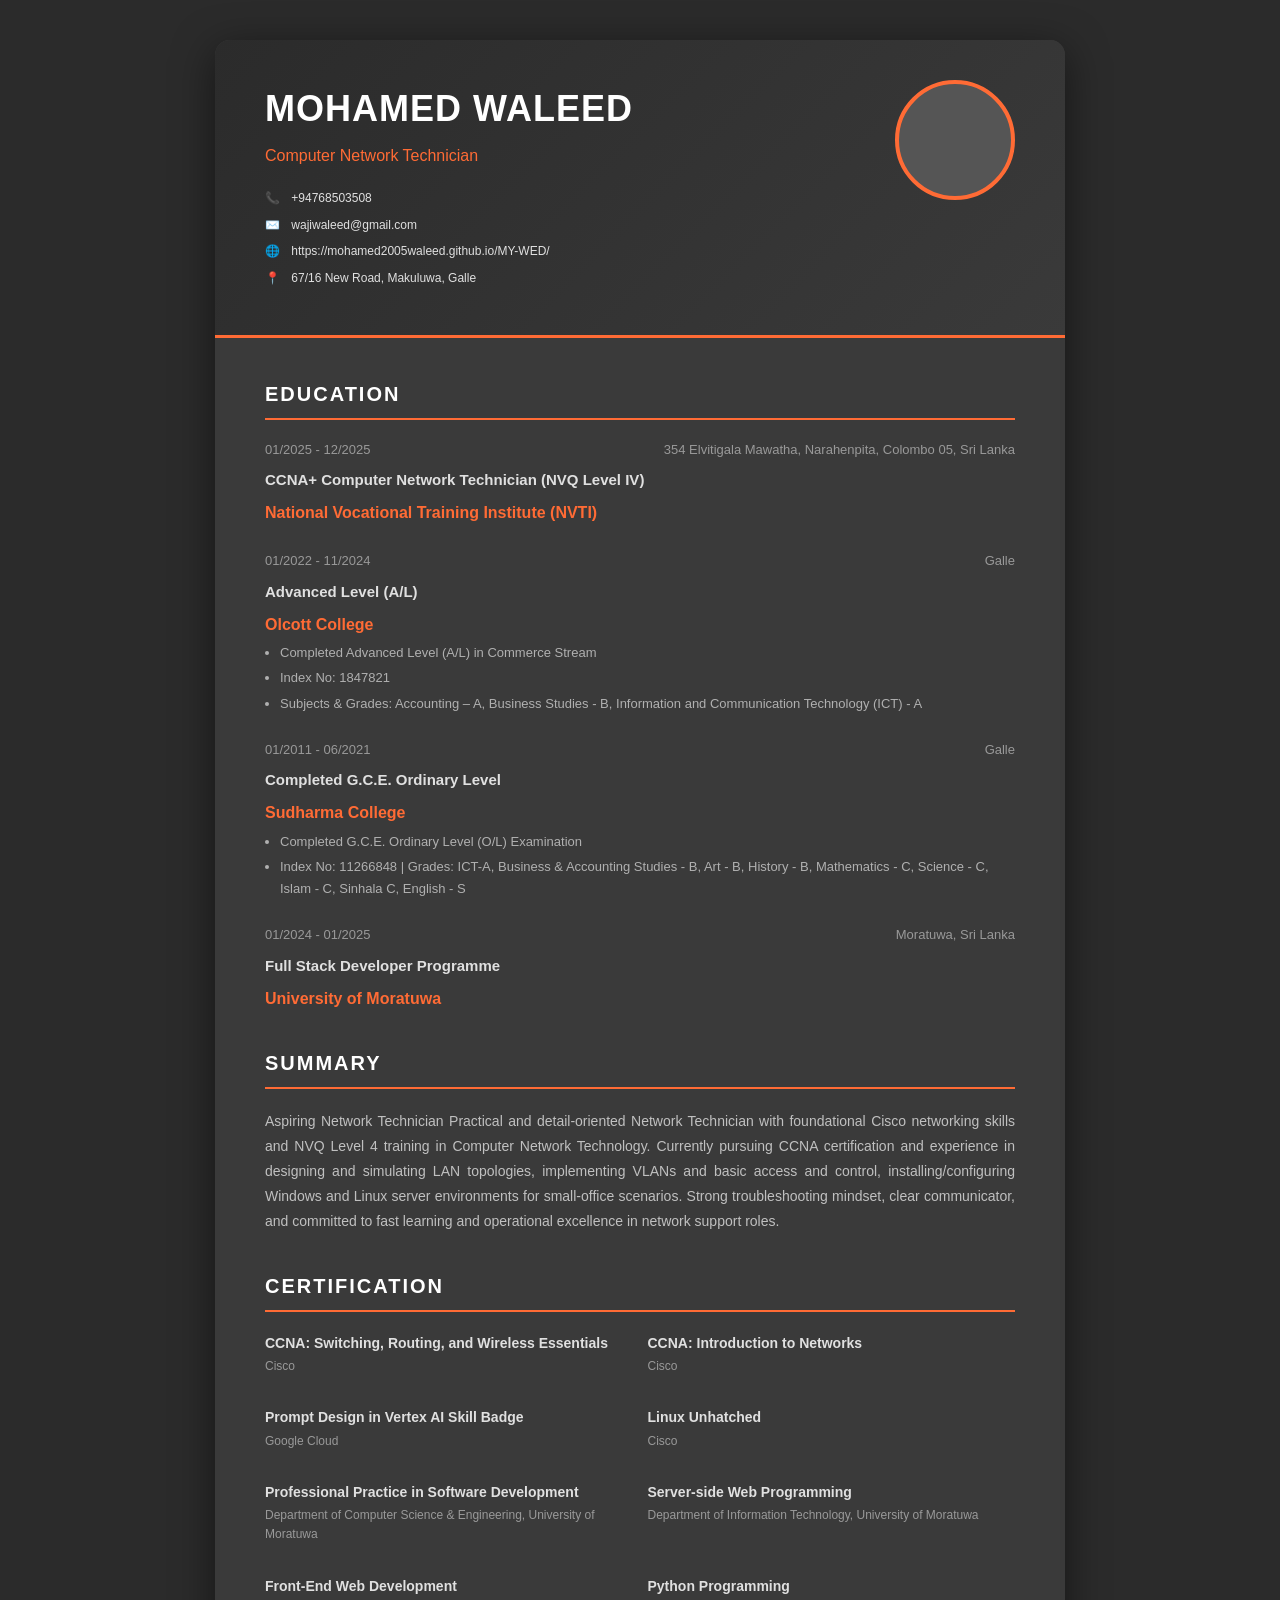
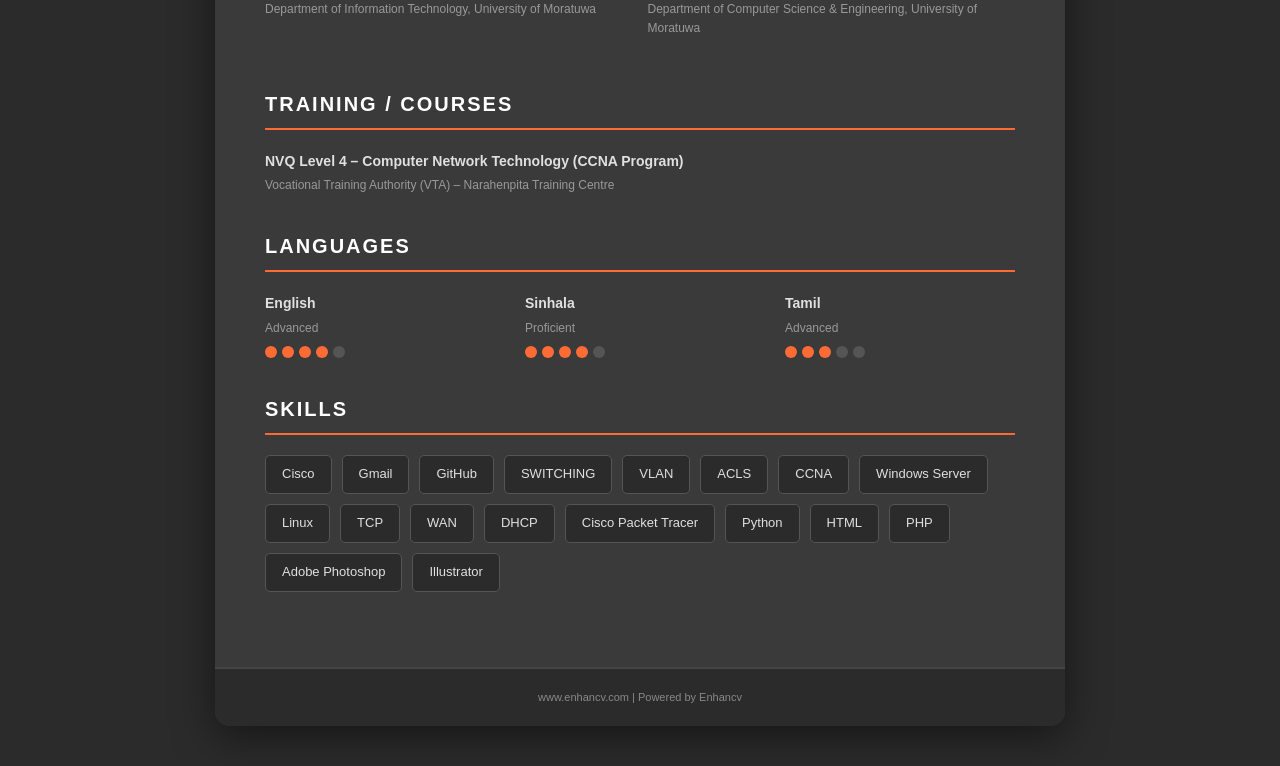
==== commit 29657427: "Update index.html" ====
--- a/index.html
+++ b/index.html
@@ -1,554 +1,467 @@
 <!DOCTYPE html>
-<html lang="en">
+<html lang="si">
 <head>
     <meta charset="UTF-8">
     <meta name="viewport" content="width=device-width, initial-scale=1.0">
-    <meta http-equiv="X-UA-Compatible" content="ie=edge">
-    <title>Mohamed Wajihadeen Mohamed Waleed - Professional Portfolio</title>
-    <link href="https://cdnjs.cloudflare.com/ajax/libs/font-awesome/6.0.0-beta3/css/all.min.css" rel="stylesheet">
-    <link rel="stylesheet" href="styles.css">
-    <link rel="icon" href="https://portfolio-5ff36.web.app/assets/logo.png">
+    <title>MOHAMED WALEED - CV</title>
+    <style>
+        @page {
+            size: A4;
+            margin: 0;
+        }
+        
+        * {
+            margin: 0;
+            padding: 0;
+            box-sizing: border-box;
+        }
+        
+        body {
+            font-family: 'Segoe UI', Tahoma, Geneva, Verdana, sans-serif;
+            background: #2b2b2b;
+            color: #e0e0e0;
+            line-height: 1.6;
+            padding: 40px;
+        }
+        
+        .container {
+            max-width: 850px;
+            margin: 0 auto;
+            background: #3a3a3a;
+            border-radius: 15px;
+            overflow: hidden;
+            box-shadow: 0 10px 40px rgba(0,0,0,0.5);
+        }
+        
+        .header {
+            background: linear-gradient(135deg, #2b2b2b 0%, #3a3a3a 100%);
+            padding: 40px 50px;
+            display: flex;
+            justify-content: space-between;
+            align-items: flex-start;
+            border-bottom: 3px solid #ff6b35;
+        }
+        
+        .header-left h1 {
+            font-size: 36px;
+            font-weight: 700;
+            margin-bottom: 5px;
+            color: #ffffff;
+            letter-spacing: 1px;
+        }
+        
+        .header-left .subtitle {
+            color: #ff6b35;
+            font-size: 16px;
+            font-weight: 500;
+            margin-bottom: 20px;
+        }
+        
+        .contact-info {
+            font-size: 12px;
+            line-height: 1.8;
+        }
+        
+        .contact-info div {
+            margin-bottom: 5px;
+        }
+        
+        .contact-info span {
+            color: #ff6b35;
+            margin-right: 8px;
+        }
+        
+        .profile-pic {
+            width: 120px;
+            height: 120px;
+            border-radius: 50%;
+            border: 4px solid #ff6b35;
+            background: #555;
+        }
+        
+        .content {
+            padding: 40px 50px;
+        }
+        
+        .section {
+            margin-bottom: 35px;
+        }
+        
+        .section-title {
+            font-size: 20px;
+            font-weight: 700;
+            color: #ffffff;
+            text-transform: uppercase;
+            margin-bottom: 20px;
+            letter-spacing: 2px;
+            border-bottom: 2px solid #ff6b35;
+            padding-bottom: 8px;
+        }
+        
+        .education-item,
+        .cert-item {
+            margin-bottom: 25px;
+        }
+        
+        .date-location {
+            display: flex;
+            justify-content: space-between;
+            color: #999;
+            font-size: 13px;
+            margin-bottom: 8px;
+        }
+        
+        .institution {
+            font-size: 16px;
+            font-weight: 600;
+            color: #ff6b35;
+            margin-bottom: 5px;
+        }
+        
+        .degree {
+            font-size: 15px;
+            font-weight: 600;
+            color: #e0e0e0;
+            margin-bottom: 8px;
+        }
+        
+        .details {
+            font-size: 13px;
+            color: #b0b0b0;
+            line-height: 1.7;
+            padding-left: 15px;
+        }
+        
+        .details li {
+            margin-bottom: 3px;
+        }
+        
+        .summary-text {
+            font-size: 14px;
+            line-height: 1.8;
+            color: #c0c0c0;
+            text-align: justify;
+        }
+        
+        .cert-grid {
+            display: grid;
+            grid-template-columns: 1fr 1fr;
+            gap: 15px;
+        }
+        
+        .cert-item {
+            margin-bottom: 15px;
+        }
+        
+        .cert-name {
+            font-size: 14px;
+            font-weight: 600;
+            color: #e0e0e0;
+            margin-bottom: 3px;
+        }
+        
+        .cert-org {
+            font-size: 12px;
+            color: #999;
+        }
+        
+        .course-item {
+            margin-bottom: 15px;
+        }
+        
+        .course-name {
+            font-size: 14px;
+            font-weight: 600;
+            color: #e0e0e0;
+            margin-bottom: 3px;
+        }
+        
+        .course-org {
+            font-size: 12px;
+            color: #999;
+        }
+        
+        .languages {
+            display: flex;
+            justify-content: space-between;
+            gap: 30px;
+        }
+        
+        .lang-item {
+            flex: 1;
+        }
+        
+        .lang-name {
+            font-size: 14px;
+            font-weight: 600;
+            color: #e0e0e0;
+            margin-bottom: 5px;
+        }
+        
+        .lang-level {
+            font-size: 12px;
+            color: #999;
+            margin-bottom: 8px;
+        }
+        
+        .dots {
+            display: flex;
+            gap: 5px;
+        }
+        
+        .dot {
+            width: 12px;
+            height: 12px;
+            border-radius: 50%;
+            background: #ff6b35;
+        }
+        
+        .dot.empty {
+            background: #555;
+        }
+        
+        .skills-container {
+            display: flex;
+            flex-wrap: wrap;
+            gap: 10px;
+        }
+        
+        .skill-tag {
+            background: #2b2b2b;
+            color: #e0e0e0;
+            padding: 8px 16px;
+            border-radius: 5px;
+            font-size: 13px;
+            font-weight: 500;
+            border: 1px solid #555;
+        }
+        
+        .footer {
+            background: #2b2b2b;
+            padding: 20px 50px;
+            text-align: center;
+            font-size: 11px;
+            color: #888;
+            border-top: 2px solid #444;
+        }
+        
+        @media print {
+            body {
+                padding: 0;
+                background: white;
+            }
+            
+            .container {
+                box-shadow: none;
+            }
+        }
+    </style>
 </head>
 <body>
-    <!-- Header Section with Profile Picture -->
-    <header class="header">
-        <div class="container">
-            <!-- Profile Picture -->
-            <div class="profile-img-container">
-                <img src="DSC6284_01.jpg" alt="Mohamed Waleed" class="profile-img">
-            </div>
-            <h1>Mohamed Wajihadeen Mohamed Waleed</h1>
-            <p>Professional Web Developer | Passionate about Technology & Innovation</p>
+    <div class="container">
+        <!-- Header -->
+        <div class="header">
+            <div class="header-left">
+                <h1>MOHAMED WALEED</h1>
+                <div class="subtitle">Computer Network Technician</div>
+                <div class="contact-info">
+                    <div><span>📞</span> +94768503508</div>
+                    <div><span>✉️</span> wajiwaleed@gmail.com</div>
+                    <div><span>🌐</span> https://mohamed2005waleed.github.io/MY-WED/</div>
+                    <div><span>📍</span> 67/16 New Road, Makuluwa, Galle</div>
+                </div>
+            </div>
+            <div class="profile-pic"></div>
         </div>
-    </header>
-
-    <!-- About Section -->
-    <section id="about" class="section">
-        <div class="container">
-            <h2>About Me</h2>
-            <p>
-                Hi, I'm <strong>Mohamed Wajihadeen Mohamed Waleed</strong>, a passionate and driven web developer 
-            from Sri Lanka. I specialize in building responsive, interactive, and user-friendly websites. 
-            With a strong foundation in front-end and back-end development, I am continuously learning new technologies 
-            and techniques to improve my skills.
-        </p> <br>
-        <p>
-            I believe in writing clean, scalable, and maintainable code, and I am always excited to tackle 
-            new challenges in the field of web development. I love working with <strong>React</strong>, <strong>Node.js</strong>, 
-            and <strong>MongoDB</strong> to create full-stack web applications that deliver exceptional user experiences.
-        </p> <br>
-        <p>
-            I am also passionate about contributing to open-source projects and collaborating with like-minded individuals 
-            to build solutions that make a positive impact. You can learn more about my work on my <a href="https://github.com/MOHAMED2005WALEED" target="_blank">GitHub</a> and connect with me on <a href="https://www.linkedin.com/in/mohamed-waleed-669457227" target="_blank">LinkedIn</a>.
-
-            </p>
-            <a href="uploads/CV.pdf" target="_blank" class="ddownload-link">Download CV</a><br>
+        
+        <!-- Content -->
+        <div class="content">
+            <!-- Education -->
+            <div class="section">
+                <h2 class="section-title">Education</h2>
+                
+                <div class="education-item">
+                    <div class="date-location">
+                        <span>01/2025 - 12/2025</span>
+                        <span>354 Elvitigala Mawatha, Narahenpita, Colombo 05, Sri Lanka</span>
+                    </div>
+                    <div class="degree">CCNA+ Computer Network Technician (NVQ Level IV)</div>
+                    <div class="institution">National Vocational Training Institute (NVTI)</div>
+                </div>
+                
+                <div class="education-item">
+                    <div class="date-location">
+                        <span>01/2022 - 11/2024</span>
+                        <span>Galle</span>
+                    </div>
+                    <div class="degree">Advanced Level (A/L)</div>
+                    <div class="institution">Olcott College</div>
+                    <ul class="details">
+                        <li>Completed Advanced Level (A/L) in Commerce Stream</li>
+                        <li>Index No: 1847821</li>
+                        <li>Subjects & Grades: Accounting – A, Business Studies - B, Information and Communication Technology (ICT) - A</li>
+                    </ul>
+                </div>
+                
+                <div class="education-item">
+                    <div class="date-location">
+                        <span>01/2011 - 06/2021</span>
+                        <span>Galle</span>
+                    </div>
+                    <div class="degree">Completed G.C.E. Ordinary Level</div>
+                    <div class="institution">Sudharma College</div>
+                    <ul class="details">
+                        <li>Completed G.C.E. Ordinary Level (O/L) Examination</li>
+                        <li>Index No: 11266848 | Grades: ICT-A, Business & Accounting Studies - B, Art - B, History - B, Mathematics - C, Science - C, Islam - C, Sinhala C, English - S</li>
+                    </ul>
+                </div>
+                
+                <div class="education-item">
+                    <div class="date-location">
+                        <span>01/2024 - 01/2025</span>
+                        <span>Moratuwa, Sri Lanka</span>
+                    </div>
+                    <div class="degree">Full Stack Developer Programme</div>
+                    <div class="institution">University of Moratuwa</div>
+                </div>
+            </div>
+            
+            <!-- Summary -->
+            <div class="section">
+                <h2 class="section-title">Summary</h2>
+                <p class="summary-text">
+                    Aspiring Network Technician Practical and detail-oriented Network Technician with foundational Cisco networking skills and NVQ Level 4 training in Computer Network Technology. Currently pursuing CCNA certification and experience in designing and simulating LAN topologies, implementing VLANs and basic access and control, installing/configuring Windows and Linux server environments for small-office scenarios. Strong troubleshooting mindset, clear communicator, and committed to fast learning and operational excellence in network support roles.
+                </p>
+            </div>
+            
+            <!-- Certification -->
+            <div class="section">
+                <h2 class="section-title">Certification</h2>
+                <div class="cert-grid">
+                    <div class="cert-item">
+                        <div class="cert-name">CCNA: Switching, Routing, and Wireless Essentials</div>
+                        <div class="cert-org">Cisco</div>
+                    </div>
+                    <div class="cert-item">
+                        <div class="cert-name">CCNA: Introduction to Networks</div>
+                        <div class="cert-org">Cisco</div>
+                    </div>
+                    <div class="cert-item">
+                        <div class="cert-name">Prompt Design in Vertex AI Skill Badge</div>
+                        <div class="cert-org">Google Cloud</div>
+                    </div>
+                    <div class="cert-item">
+                        <div class="cert-name">Linux Unhatched</div>
+                        <div class="cert-org">Cisco</div>
+                    </div>
+                    <div class="cert-item">
+                        <div class="cert-name">Professional Practice in Software Development</div>
+                        <div class="cert-org">Department of Computer Science & Engineering, University of Moratuwa</div>
+                    </div>
+                    <div class="cert-item">
+                        <div class="cert-name">Server-side Web Programming</div>
+                        <div class="cert-org">Department of Information Technology, University of Moratuwa</div>
+                    </div>
+                    <div class="cert-item">
+                        <div class="cert-name">Front-End Web Development</div>
+                        <div class="cert-org">Department of Information Technology, University of Moratuwa</div>
+                    </div>
+                    <div class="cert-item">
+                        <div class="cert-name">Python Programming</div>
+                        <div class="cert-org">Department of Computer Science & Engineering, University of Moratuwa</div>
+                    </div>
+                </div>
+            </div>
+            
+            <!-- Training / Courses -->
+            <div class="section">
+                <h2 class="section-title">Training / Courses</h2>
+                <div class="course-item">
+                    <div class="course-name">NVQ Level 4 – Computer Network Technology (CCNA Program)</div>
+                    <div class="course-org">Vocational Training Authority (VTA) – Narahenpita Training Centre</div>
+                </div>
+            </div>
+            
+            <!-- Languages -->
+            <div class="section">
+                <h2 class="section-title">Languages</h2>
+                <div class="languages">
+                    <div class="lang-item">
+                        <div class="lang-name">English</div>
+                        <div class="lang-level">Advanced</div>
+                        <div class="dots">
+                            <span class="dot"></span>
+                            <span class="dot"></span>
+                            <span class="dot"></span>
+                            <span class="dot"></span>
+                            <span class="dot empty"></span>
+                        </div>
+                    </div>
+                    <div class="lang-item">
+                        <div class="lang-name">Sinhala</div>
+                        <div class="lang-level">Proficient</div>
+                        <div class="dots">
+                            <span class="dot"></span>
+                            <span class="dot"></span>
+                            <span class="dot"></span>
+                            <span class="dot"></span>
+                            <span class="dot empty"></span>
+                        </div>
+                    </div>
+                    <div class="lang-item">
+                        <div class="lang-name">Tamil</div>
+                        <div class="lang-level">Advanced</div>
+                        <div class="dots">
+                            <span class="dot"></span>
+                            <span class="dot"></span>
+                            <span class="dot"></span>
+                            <span class="dot empty"></span>
+                            <span class="dot empty"></span>
+                        </div>
+                    </div>
+                </div>
+            </div>
+            
+            <!-- Skills -->
+            <div class="section">
+                <h2 class="section-title">Skills</h2>
+                <div class="skills-container">
+                    <span class="skill-tag">Cisco</span>
+                    <span class="skill-tag">Gmail</span>
+                    <span class="skill-tag">GitHub</span>
+                    <span class="skill-tag">SWITCHING</span>
+                    <span class="skill-tag">VLAN</span>
+                    <span class="skill-tag">ACLS</span>
+                    <span class="skill-tag">CCNA</span>
+                    <span class="skill-tag">Windows Server</span>
+                    <span class="skill-tag">Linux</span>
+                    <span class="skill-tag">TCP</span>
+                    <span class="skill-tag">WAN</span>
+                    <span class="skill-tag">DHCP</span>
+                    <span class="skill-tag">Cisco Packet Tracer</span>
+                    <span class="skill-tag">Python</span>
+                    <span class="skill-tag">HTML</span>
+                    <span class="skill-tag">PHP</span>
+                    <span class="skill-tag">Adobe Photoshop</span>
+                    <span class="skill-tag">Illustrator</span>
+                </div>
+            </div>
         </div>
-    </section>
-
-    <!-- Skills Section -->
-    <section id="skills" class="section">
-        <div class="container">
-            <h2>Skills</h2>
-            <ul>
-                <li>Web Development (HTML, CSS, JavaScript)</li>
-                <li>Frontend Frameworks (React, Vue.js)</li>
-                <li>Backend Development (Node.js, Express)</li>
-                <li>Database Management (MongoDB, MySQL)</li>
-                <li>Version Control (Git, GitHub)</li>
-                <li>Responsive Web Design</li>
-                <li>Problem Solving & Debugging</li>
-                <!-- Add any additional skills -->
-            </ul>
-        </div>
-    </section>
-
-    <!-- Skills Section -->
-    <section id="skills" class="ssection" style="text-align: center;">
-    <div class="ccontainer" style="text-align: center;">
-        <!-- Profile Section -->
-        <div class="profile">
-            <div class="profile-image">
-                <img src="IMG_20240803_165730_105.webp" alt="Profile Picture">
-            </div>
-            <h1>𝕎𝕒𝕝𝕚𝕚..𝕆𝕗𝕗𝕚𝕔𝕚𝕒𝕝</h1>
-            <p class="bio">Connecting the dots between dreams and reality ✨</p>
-        </div>
-
-        <!-- Social Media Links -->
-        <div class="links">
-            <a href="https://www.instagram.com/waleed_2005" target="_blank">
-                <i class="fab fa-instagram"></i> Instagram
-            </a>
-            <a href="https://www.tiktok.com/@walii..official" target="_blank">
-                <i class="fab fa-tiktok"></i> TikTok
-            </a>
-            <a href="https://wa.me/message/MEXSYHLOWL5CD1" target="_blank">
-                <i class="fab fa-whatsapp"></i> WhatsApp
-            </a>
-            <a href="https://www.facebook.com/profile.php?id=100075124244357&mibextid=ZbWKwL" target="_blank">
-                <i class="fab fa-facebook"></i> Facebook
-            </a>
-            <a href="https://x.com/WALEED_2005" target="_blank">
-                <i class="fab fa-twitter"></i> Twitter (X)
-            </a>
-            <a href="https://www.snapchat.com/add/waleed20050325" target="_blank">
-                <i class="fab fa-snapchat"></i> Snapchat
-            </a>
-            <a href="https://github.com/MOHAMED2005WALEED" target="_blank">
-                <i class="fab fa-github"></i> GitHub
-            </a>
-            <a href="https://www.threads.net/@waleed_2005" target="_blank">
-                <i class="fab fa-instagram"></i> Threads
-            </a>
-            <a href="https://mohamed2005waleed.github.io/MY-WED/" target="_blank">
-                <i class="fas fa-link"></i> Portfolio
-            </a>
-        </div>
-
-        <!-- YouTube Video -->
-        <div class="youtube">
-            <iframe src="https://www.youtube.com/embed/9WanQhhrsd4" frameborder="0" allowfullscreen></iframe>
+        
+        <!-- Footer -->
+        <div class="footer">
+            www.enhancv.com | Powered by Enhancv
         </div>
     </div>
-    </section>
-
-    <!-- Skills Section -->
-    <section id="skills" class="section" style="text-align: center;">
-        <div class="container">
-            <div data-iframe-width="150" data-iframe-height="270" data-share-badge-id="e7ea3f1d-4cfa-4a97-b7ec-71205a4d995d" data-share-badge-host="https://www.credly.com"></div><script type="text/javascript" async src="//cdn.credly.com/assets/utilities/embed.js"></script>
-            <div data-iframe-width="150" data-iframe-height="270" data-share-badge-id="00457bae-6f2f-4dde-9173-71d379e74e01" data-share-badge-host="https://www.credly.com"></div><script type="text/javascript" async src="//cdn.credly.com/assets/utilities/embed.js"></script>
-            <div data-iframe-width="150" data-iframe-height="270" data-share-badge-id="4d176c74-4fa9-45f4-84f6-8e1cc7ff0aad" data-share-badge-host="https://www.credly.com"></div><script type="text/javascript" async src="//cdn.credly.com/assets/utilities/embed.js"></script>
-	    <div data-iframe-width="150" data-iframe-height="270" data-share-badge-id="e355cb7d-eab8-4d29-b076-23db1e2e1a39" data-share-badge-host="https://www.credly.com"></div><script type="text/javascript" async src="//cdn.credly.com/assets/utilities/embed.js"></script>
-	    <div data-iframe-width="150" data-iframe-height="270" data-share-badge-id="42beb909-3e2a-4426-85d2-e04ab6ee1410" data-share-badge-host="https://www.credly.com"></div><script type="text/javascript" async src="//cdn.credly.com/assets/utilities/embed.js"></script>
-         </div>
-    </section>
     
-    <section id="skills" class="section" style="/*text-align: center;height: 1000px;*/"><!-- </section>  -->
-    <section class="certification-list">
-        <div class="ccertificate" id="ccertificate1">
-        <!-- Example of a certification entry (PDF) -->
-        <div class="certification">
-            <h2>Professional Practice in Software Development</h2>
-            <p>Issued by: Department of Computer Science & Engineering, Faculty of Engineering, University of Moratuwa</p>
-            <img src="uploads/Professional_Practice_in_Software_Development_E-Certificate.png" alt="Certificate 1" class="certificate-img"><br>
-            <a href="uploads/Professional_Practice_in_Software_Development_E-Certificate.pdf" target="_blank" class="download-link">Download PDF Certificate</a>
-        </div>
-        </div>
-        <div class="ccertificate" id="ccertificate2">
-        <!-- Example of a certification entry (PDF) -->
-        <div class="certification">
-            <h2>Server-side Web Programming</h2>
-            <p>Issued by: Department of Information Technology, Faculty of Information Technology, University of Moratuwa</p>
-            <img src="uploads/Server-side_Web_Programming_E-Certificate.png" alt="Certificate 1" class="certificate-img"><br>
-            <a href="uploads/Server-side_Web_Programming_E-Certificate.pdf" target="_blank" class="download-link">Download PDF Certificate</a>
-        </div>
-        </div>
-        <div class="ccertificate" id="ccertificate3">
-        <!-- Example of a certification entry (PDF) -->
-        <div class="certification">
-            <h2>Front-End Web Development</h2>
-            <p>Issued by: Department of Information Technology, Faculty of Information Technology, University of Moratuwa</p>
-            <img src="uploads/Front-End_Web_Development_E-Certificate.png" alt="Certificate 1" class="certificate-img"><br>
-            <a href="uploads/Front-End_Web_Development_E-Certificate.pdf" target="_blank" class="download-link">Download PDF Certificate</a>
-        </div></div>
-        <div class="ccertificate" id="ccertificate4">
-        <!-- Example of a certification entry (PDF) -->
-        <div class="certification">
-            <h2>Web Design for Beginners</h2>
-            <p>Issued by: Department of Information Technology, Faculty of Information Technology, University of Moratuwa</p>
-            <img src="uploads/Web_Design_for_Beginners_E-Certificate.png" alt="Certificate 1" class="certificate-img"><br>
-            <a href="uploads/Web_Design_for_Beginners_E-Certificate.pdf" target="_blank" class="download-link">Download PDF Certificate</a>
-        </div></div>
-        <div class="ccertificate" id="ccertificate5">
-        <!-- Example of a certification entry (PDF) -->
-        <div class="certification">
-            <h2>Python Programming</h2>
-            <p>Issued by: Department of Computer Science & Engineering, Faculty of Engineering, University of Moratuwa</p>
-            <img src="uploads/Python_Programming_E-Certificate.png" alt="Certificate 1" class="certificate-img"><br>
-            <a href="uploads/Python_Programming_E-Certificate.pdf" target="_blank" class="download-link">Download PDF Certificate</a>
-        </div></div>
-        <div class="ccertificate" id="ccertificate6">
-        <!-- Example of a certification entry (PDF) -->
-        <div class="certification">
-            <h2>Python for Beginners</h2>
-            <p>Issued by: Department of Computer Science & Engineering, Faculty of Engineering, University of Moratuwa</p>
-            <img src="uploads/Python_for_Beginners_E-Certificate.png" alt="Certificate 1" class="certificate-img"><br>
-            <a href="uploads/Python_for_Beginners_E-Certificate.pdf" target="_blank" class="download-link">Download PDF Certificate</a>
-        </div></div>
-        <div class="ccertificate" id="ccertificate7">
-        <!-- Example of a certification entry (PDF) -->
-        <div class="certification">
-            <h2>Agile Project Management in ICT Projects</h2>
-            <p>Issued by: Department of Computer Science and Engineering,Faculty of Engineering, University of Moratuwa</p>
-            <img src="uploads/Agile_Project_Management_E-Certificate.png" alt="Certificate 1" class="certificate-img"><br>
-            <a href="uploads/Agile_Project_Management_E-Certificate.pdf" target="_blank" class="download-link">Download PDF Certificate</a>
-        </div></div>
-        <div class="ccertificate" id="ccertificate8">
-        <!-- Example of a certification entry (PDF) -->
-        <div class="certification">
-            <h2>Foundations of Project Management</h2>
-            <p>Issued by: Department of Civil Engineering, Faculty of Engineering, University of Moratuwa</p>
-            <img src="uploads/Foundations_of_Project_Management_E-Certificate.png" alt="Certificate 1" class="certificate-img"><br>
-            <a href="uploads/Foundations_of_Project_Management_E-Certificate.pdf" target="_blank" class="download-link">Download PDF Certificate</a>
-        </div></div>
-        <div class="ccertificate" id="ccertificate9">
-        <!-- Example of a certification entry (PDF) -->
-        <div class="certification">
-            <h2>Project Communication and Stakeholder Management</h2>
-            <p>Issued by: Department of Civil Engineering, Faculty of Engineering, University of Moratuwa</p>
-            <img src="uploads/Project_Scope_and_Schedule_Management_E-Certificate.png" alt="Certificate 1" class="certificate-img"><br>
-            <a href="uploads/Project_Scope_and_Schedule_Management_E-Certificate.pdf" target="_blank" class="download-link">Download PDF Certificate</a>
-        </div></div>
-        <div class="ccertificate" id="ccertificate10">
-        <!-- Example of a certification entry (PDF) -->
-        <div class="certification">
-            <h2>Project Contract Law and Management</h2>
-            <p>Issued by: Department of Civil Engineering, Faculty of Engineering, University of Moratuwa</p>
-            <img src="uploads/Project_Contract_Law_and_Management_E-Certificate.png" alt="Certificate 1" class="certificate-img"><br>
-            <a href="uploads/Project_Contract_Law_and_Management_E-Certificate.pdf" target="_blank" class="download-link">Download PDF Certificate</a>
-        </div></div>
-        <div class="ccertificate" id="ccertificate11">
-        <!-- Example of a certification entry (PDF) -->
-        <div class="certification">
-            <h2>Project Communication and Stakeholder Management</h2>
-            <p>Issued by: Department of Civil Engineering, Faculty of Engineering, University of Moratuwa</p>
-            <img src="uploads/Project_Communication_and_Stakeholder_Management_E-Certificate.png" alt="Certificate 1" class="certificate-img"><br>
-            <a href="uploads/Project_Communication_and_Stakeholder_Management_E-Certificate.pdf" target="_blank" class="download-link">Download PDF Certificate</a>
-        </div></div>
-        <div class="ccertificate" id="ccertificate12">
-        <!-- Example of a certification entry (PNG) -->
-        <div class="certification">
-            <h2>ISC2</h2>
-            <p>Issued by: International Information System Security Certification Consortium</p>
-            <img src="uploads/isc2-candidate.png" alt="Certificate 3" class="certificate-img"><br>
-            <p><a href="uploads/isc2-candidate.png" target="_blank" class="download-link">Download PNG Certificate</a></p>
-        </div></div>
-        <div class="ccertificate" id="ccertificate13">
-        <!-- Example of a certification entry (PDF) -->
-        <div class="certification">
-            <h2>CC Domain 1: Security Principles</h2>
-            <p>Learner ID: b621ed8a-a322-4fa1-b1f6-4768cb2f6c5b</p>
-            <img src="uploads/CC Domain 1 Security Principles.png" alt="Certificate 1" class="certificate-img"><br>
-            <a href="uploads/CC Domain 1 Security Principles.pdf" target="_blank" class="download-link">Download PDF Certificate</a>
-        </div></div>
-        <div class="ccertificate" id="ccertificate14">
-        <!-- Example of a certification entry (PDF) -->
-        <div class="certification">
-            <h2>CC Domain 2: Incident Response, Business Continuity and Disaster Recovery Concepts</h2>
-            <p>Learner ID: b621ed8a-a322-4fa1-b1f6-4768cb2f6c5b</p>
-            <img src="uploads/CC Domain 2 Incidents Response, Business Continuity and Disaster Recovery Concepts.png" alt="Certificate 1" class="certificate-img"><br>
-            <a href="uploads/CC Domain 2 Incidents Response, Business Continuity and Disaster Recovery Concepts.pdf" target="_blank" class="download-link">Download PDF Certificate</a>
-        </div></div>
-        <div class="ccertificate" id="ccertificate15">
-        <!-- Example of a certification entry (PDF) -->
-        <div class="certification">
-            <h2>CC Domain 3: Access Control Concepts</h2>
-            <p>Learner ID: b621ed8a-a322-4fa1-b1f6-4768cb2f6c5b</p>
-            <img src="uploads/CC Domain 3 Access Controls Concepts.png" alt="Certificate 1" class="certificate-img"><br>
-            <a href="uploads/CC Domain 3 Access Controls Concepts.pdf" target="_blank" class="download-link">Download PDF Certificate</a>
-        </div></div>
-        <div class="ccertificate" id="ccertificate16">
-        <!-- Example of a certification entry (PDF) -->
-        <div class="certification">
-            <h2>CC Domain 4: Network Security</h2>
-            <p>Learner ID: b621ed8a-a322-4fa1-b1f6-4768cb2f6c5b</p>
-            <img src="uploads/CC Domain 4 Network Security.png" alt="Certificate 1" class="certificate-img"><br>
-            <a href="uploads/CC Domain 4 Network Security.pdf" target="_blank" class="download-link">Download PDF Certificate</a>
-        </div></div>
-        <div class="ccertificate" id="ccertificate17">
-        <!-- Example of a certification entry (PDF) -->
-        <div class="certification">
-            <h2>CC Domain 5: Security Operations</h2>
-            <p>Learner ID: b621ed8a-a322-4fa1-b1f6-4768cb2f6c5b</p>
-            <img src="uploads/CC Domain 5 Securitys Operations.png" alt="Certificate 1" class="certificate-img"><br>
-            <a href="uploads/CC Domain 5 Securitys Operations.pdf" target="_blank" class="download-link">Download PDF Certificate</a>
-        </div></div>
-        <div class="ccertificate" id="ccertificate18">
-        <!-- Example of a certification entry (PDF) -->
-        <div class="certification">
-            <h2>CC Course Pre-assessment</h2>
-            <p>Learner ID: b621ed8a-a322-4fa1-b1f6-4768cb2f6c5b</p>
-            <img src="uploads/CC Course Pre-assessment.png" alt="Certificate 1" class="certificate-img"><br>
-            <a href="uploads/CC Course Pre-assessment.pdf" target="_blank" class="download-link">Download PDF Certificate</a>
-        </div></div>
-        <div class="ccertificate" id="ccertificate19">
-        <!-- Example of a certification entry (PDF) -->
-        <div class="certification">
-            <h2>CC Course Conclusion & Final Assessment</h2>
-            <p>Learner ID: b621ed8a-a322-4fa1-b1f6-4768cb2f6c5b</p>
-            <img src="uploads/CCCourse Conclusion & Finalt Assessment.png" alt="Certificate 1" class="certificate-img"><br>
-            <a href="uploads/CCCourse Conclusion & Finalt Assessment.pdf" target="_blank" class="download-link">Download PDF Certificate</a>
-        </div></div>
-        <div class="ccertificate" id="ccertificate20">
-        <!-- Example of a certification entry (PDF) -->
-        <div class="certification">
-            <h2>CC Certified in Cybersecurity (CC)</h2>
-            <p>Learner ID: b621ed8a-a322-4fa1-b1f6-4768cb2f6c5b</p>
-            <img src="uploads/CCCertified in Cybersecurity (CC).png" alt="Certificate 1" class="certificate-img"><br>
-            <a href="uploads/CCCertified in Cybersecurity (CC).pdf" target="_blank" class="download-link">Download PDF Certificate</a>
-        </div></div>
-        <div class="ccertificate" id="ccertificate21">
-        <!-- Example of a certification entry (PDF) -->
-        <div class="certification">
-            <h2>What Is Generative AI?</h2>
-            <p>Just finished the course “What Is Generative AI?” by Pinar Seyhan Demirdag! <a href="https://www.linkedin.com/learning/certificates/e960e61621ceed20ad157b49bd1564e0e67e179703fd6fd3dca2d0df2d5dd3a1?trk=share_certificate" target="_blank" class="">Check it out:</a></p>
-            <img src="uploads/CertificateOfCompletion_What Is Generative AI.png" alt="Certificate 3" class="certificate-img"><br>
-            <a href="uploads/CertificateOfCompletion_What Is Generative AI.pdf" target="_blank" class="download-link">Download PDF Certificate</a>
-        </div></div>
-        <div class="ccertificate" id="ccertificate22">
-        <!-- Example of a certification entry (PDF) -->
-        <div class="certification">
-            <h2>Generative AI: The Evolution of Thoughtful Online Search</h2>
-            <p>Just finished the course “Generative AI: The Evolution of Thoughtful Online Search” by Ashley Kennedy! <a href="https://www.linkedin.com/learning/certificates/11ccc9f4ffed38a8f0a3d3fa0ad3c9212a923e52628e9ca03ff675bdd90796ef?trk=share_certificate" target="_blank" class="">Check it out:</a></p>
-            <img src="uploads/CertificateOfCompletion_Generative AI The Evolution of Thoughtful Online Search.png" alt="Certificate 3" class="certificate-img"><br>
-            <a href="uploads/CertificateOfCompletion_Generative AI The Evolution of Thoughtful Online Search.pdf" target="_blank" class="download-link">Download PDF Certificate</a>
-        </div></div>
-        <div class="ccertificate" id="ccertificate23">
-        <!-- Example of a certification entry (PDF) -->
-        <div class="certification">
-            <h2>Streamlining Your Work with Microsoft Copilot</h2>
-            <p>Just finished the course “Streamlining Your Work with Microsoft Copilot” by Nick Brazzi! <a href="https://www.linkedin.com/learning/certificates/2fcc82d706593432fb03b10fbf420a64c400eeca76255fccf5908d9a1a42cb30?trk=share_certificate" target="_blank" class="">Check it out:</a></p>
-            <img src="uploads/CertificateOfCompletion_Streamlining Your Work with Microsoft Copilot.png" alt="Certificate 3" class="certificate-img"><br>
-            <a href="uploads/Streamlining Your Work with Microsoft Copilot.pdf" target="_blank" class="download-link">Download PDF Certificate</a>
-        </div></div>
-        <div class="ccertificate" id="ccertificate24">
-        <!-- Example of a certification entry (PDF) -->
-        <div class="certification">
-            <h2>Introduction to Artificial Intelligence (2023)</h2>
-            <p>Just finished the course “Introduction to Artificial Intelligence (2023)” by Doug Rose! <a href="https://www.linkedin.com/learning/certificates/b7ac0a3660a8a13ec8766f3f2c8b82811a0d3aa6726ecc86efbfc96d6707d54b?trk=share_certificate" target="_blank" class="">Check it out:</a></p>
-            <img src="uploads/CertificateOfCompletion_Introduction to Artificial Intelligence 2023.png" alt="Certificate 3" class="certificate-img"><br>
-            <a href="uploads/CertificateOfCompletion_Introduction to Artificial Intelligence 2023.pdf" target="_blank" class="download-link">Download PDF Certificate</a>
-        </div></div>
-        <div class="ccertificate" id="ccertificate25">
-        <!-- Example of a certification entry (PDF) -->
-        <div class="certification">
-            <h2>Career Essentials in Generative AI by Microsoft and LinkedIn</h2>
-            <p>Just finished the learning path “Career Essentials in Generative AI by Microsoft and LinkedIn”! <a href="https://www.linkedin.com/learning/certificates/b82319893979cb6bfd2cbd64ca49ab4339ecb68bfe662ca9c5840f7bf53d7fe6?trk=share_certificate" target="_blank" class="">Check it out:</a></p>
-            <img src="uploads/CertificateOfCompletion_Career Essentials in Generative AI by Microsoft and LinkedIn.png" alt="Certificate 3" class="certificate-img"><br>
-            <a href="uploads/CertificateOfCompletion_Career Essentials in Generative AI by Microsoft and LinkedIn.pdf" target="_blank" class="download-link">Download PDF Certificate</a>
-        </div></div>
-        <div class="ccertificate" id="ccertificate26">
-        <!-- Example of a certification entry (PDF) -->
-        <div class="certification">
-            <h2>Linux Unhatched</h2>
-            <p>Issued by <a href="https://www.credly.com/org/cisco" target="_blank" class="">Cisco</a></p>
-            <img src="uploads/LinuxUnhatched20241203-26-aeebkl.png" alt="Certificate 3" class="certificate-img"><br>
-            <a href="uploads/LinuxUnhatched20241203-26-aeebkl.pdf" target="_blank" class="download-link">Download PDF Certificate</a>
-        </div></div>
-        <div class="ccertificate" id="ccertificate27">
-        <!-- Example of a certification entry (PDF) -->
-        <div class="certification">
-            <h2>SLIIT UNI</h2>
-            <p>School: Centre for Open and Distance Education - <a href="https://code.sliit.org/" target="_blank" class="">SLIIT</a></p>
-            <img src="uploads/MOHAMED WAJIHADEEN MOHAMED WALEED - 2024-11-27.png" alt="Certificate 3" class="certificate-img"><br>
-            <a href="uploads/MOHAMED WAJIHADEEN MOHAMED WALEED - 2024-11-27.pdf" target="_blank" class="download-link">Download PDF Certificate</a>
-        </div></div>
-        <div class="ccertificate" id="ccertificate28">
-        <!-- Example of a certification entry (PDF) -->
-        <div class="certification">
-            <h2>Computer Hardware Basics</h2>
-            <p>Issued by <a href="https://www.credly.com/badges/e355cb7d-eab8-4d29-b076-23db1e2e1a39/public_url" target="_blank" class="">Cisco</a></p>
-            <img src="uploads/certificate_wajiwaleed-gmail-com_c57c725d-02bf-4dfd-b996-45fcb40663d5.png" alt="Certificate 3" class="certificate-img"><br>
-            <a href="uploads/certificate_wajiwaleed-gmail-com_c57c725d-02bf-4dfd-b996-45fcb40663d5.pdf" target="_blank" class="download-link">Download PDF Certificate</a>
-        </div></div>
-        <div class="ccertificate" id="ccertificate29">
-        <!-- Example of a certification entry (PDF) -->
-        <div class="certification">
-            <h2>CCNA: Introduction to Networks</h2>
-            <p>Issued by <a href="https://www.credly.com/org/cisco" target="_blank" class="">Cisco</a></p>
-            <img src="uploads/certificate_wajiwaleed-gmail-com_b039ef56-0375-4342-8889-f907ba316858 (1).png" alt="Certificate 3" class="certificate-img"><br>
-            <a href="uploads/CCNAITNUpdated20250723-31-ovgeq6.pdf" target="_blank" class="download-link">Download PDF Certificate</a>
-        </div></div>
-
-        <!-- Example of a certification entry (Image) 
-        <div class="certification">
-            <h2>ISC2</h2>
-            <p>Issued by: ABC Institute</p>
-            <img src="uploads/MOHAMED_WAJIHADEEN_MOHAMED_WALEED20241127-280-1xzp43h.jpg" alt="Certificate 2" class="certificate-img"><br>
-            <p><a href="uploads/MOHAMED_WAJIHADEEN_MOHAMED_WALEED20241127-280-1xzp43h.jpg" target="_blank" class="download-link">Download Image Certificate</a></p>
-        </div>
-        -->
-
-        <!-- Example of a certification entry (PNG) 
-        <div class="certification">
-            <h2>Certification 3: Graphic Design</h2>
-            <p>Issued by: DEF School</p>
-            <img src="uploads/isc2-candidate.png" alt="Certificate 3" class="certificate-img"><br>
-            <p><a href="uploads/isc2-candidate.png" target="_blank" class="download-link">Download PNG Certificate</a></p>
-        </div>
-        -->
-
-        <!-- More certifications can be added here -->
-	    
- 
-	            	    
-    <div class="nav-buttons">
-        <button class="button" onclick="showCertificate('left')" style="z-index: 2;"><i class="fas fa-arrow-left"></i></button>
-        <button class="button" onclick="showCertificate('right')" style="z-index: 2;"><i class="fas fa-arrow-right"></i></button>
-    </div>
-	   
-	    
-	<br><br><br><br><br><br><br><br><br><br><br><br> <br><br><br><br><br><br><br><br><br><br><br><br><br><br><br><br><br><br><br>
-	    <br><br><br><br><br><br> <br><br><br><br><br><br><br><br><br><br><br><br><br><br><br><br><br><br>  <!--    <br><br><br><br><br><br><br><br><br><br><br>-->
-	    
-    <div class="thumbnails">
-        <div class="thumbnail" onclick="selectCertificate(0)">
-            <img src="uploads/Professional_Practice_in_Software_Development_E-Certificate.png" alt="Certificate 1" class="certificate-imgg">
-        </div>
-        <div class="thumbnail" onclick="selectCertificate(1)">
-            <img src="uploads/Server-side_Web_Programming_E-Certificate.png" alt="Certificate 2" class="certificate-imgg">
-        </div>
-        <div class="thumbnail" onclick="selectCertificate(2)">
-            <img src="uploads/Front-End_Web_Development_E-Certificate.png" alt="Certificate 3" class="certificate-imgg">
-        </div>
-        <div class="thumbnail" onclick="selectCertificate(3)">
-            <img src="uploads/Web_Design_for_Beginners_E-Certificate.png" alt="Certificate 1" class="certificate-imgg">
-        </div>
-        <div class="thumbnail" onclick="selectCertificate(4)">
-            <img src="uploads/Python_Programming_E-Certificate.png" alt="Certificate 1" class="certificate-imgg">
-        </div>
-        <div class="thumbnail" onclick="selectCertificate(5)">
-            <img src="uploads/Python_for_Beginners_E-Certificate.png" alt="Certificate 1" class="certificate-imgg">
-        </div>
-        <div class="thumbnail" onclick="selectCertificate(6)">
-            <img src="uploads/Agile_Project_Management_E-Certificate.png" alt="Certificate 1" class="certificate-imgg">
-        </div>
-        <div class="thumbnail" onclick="selectCertificate(7)">
-            <img src="uploads/Foundations_of_Project_Management_E-Certificate.png" alt="Certificate 1" class="certificate-imgg">
-        </div>
-        <div class="thumbnail" onclick="selectCertificate(8)">
-            <img src="uploads/Project_Scope_and_Schedule_Management_E-Certificate.png" alt="Certificate 1" class="certificate-imgg">
-        </div>
-        <div class="thumbnail" onclick="selectCertificate(9)">
-            <img src="uploads/Project_Contract_Law_and_Management_E-Certificate.png" alt="Certificate 1" class="certificate-imgg">
-        </div>
-        <div class="thumbnail" onclick="selectCertificate(10)">
-            <img src="uploads/Project_Communication_and_Stakeholder_Management_E-Certificate.png" alt="Certificate 1" class="certificate-imgg">
-        </div>
-        <div class="thumbnail" onclick="selectCertificate(11)">
-            <img src="uploads/isc2-candidate.png" alt="Certificate 3" class="certificate-imgg">
-        </div>
-        <div class="thumbnail" onclick="selectCertificate(12)">
-            <img src="uploads/CC Domain 1 Security Principles.png" alt="Certificate 1" class="certificate-imgg">
-        </div>
-        <div class="thumbnail" onclick="selectCertificate(13)">
-            <img src="uploads/CC Domain 2 Incidents Response, Business Continuity and Disaster Recovery Concepts.png" alt="Certificate 1" class="certificate-imgg">
-        </div>
-        <div class="thumbnail" onclick="selectCertificate(14)">
-            <img src="uploads/CC Domain 3 Access Controls Concepts.png" alt="Certificate 1" class="certificate-imgg">
-        </div>
-        <div class="thumbnail" onclick="selectCertificate(15)">
-            <img src="uploads/CC Domain 4 Network Security.png" alt="Certificate 1" class="certificate-imgg">
-        </div>
-        <div class="thumbnail" onclick="selectCertificate(16)">
-            <img src="uploads/CC Domain 5 Securitys Operations.png" alt="Certificate 1" class="certificate-imgg">
-        </div>
-        <div class="thumbnail" onclick="selectCertificate(17)">
-            <img src="uploads/CC Course Pre-assessment.png" alt="Certificate 1" class="certificate-imgg">
-        </div>
-        <div class="thumbnail" onclick="selectCertificate(18)">
-            <img src="uploads/CCCourse Conclusion & Finalt Assessment.png" alt="Certificate 1" class="certificate-imgg">
-        </div>
-        <div class="thumbnail" onclick="selectCertificate(19)">
-            <img src="uploads/CCCertified in Cybersecurity (CC).png" alt="Certificate 1" class="certificate-imgg">
-        </div>
-        <div class="thumbnail" onclick="selectCertificate(20)">
-            <img src="uploads/CertificateOfCompletion_What Is Generative AI.png" alt="Certificate 3" class="certificate-imgg">
-        </div>
-        <div class="thumbnail" onclick="selectCertificate(21)">
-            <img src="uploads/CertificateOfCompletion_Generative AI The Evolution of Thoughtful Online Search.png" alt="Certificate 3" class="certificate-imgg">
-        </div>
-        <div class="thumbnail" onclick="selectCertificate(22)">
-            <img src="uploads/CertificateOfCompletion_Streamlining Your Work with Microsoft Copilot.png" alt="Certificate 3" class="certificate-imgg">
-        </div>
-        <div class="thumbnail" onclick="selectCertificate(23)">
-            <img src="uploads/CertificateOfCompletion_Introduction to Artificial Intelligence 2023.png" alt="Certificate 3" class="certificate-imgg">
-        </div>
-        <div class="thumbnail" onclick="selectCertificate(24)">
-            <img src="uploads/CertificateOfCompletion_Career Essentials in Generative AI by Microsoft and LinkedIn.png" alt="Certificate 3" class="certificate-imgg">
-        </div>
-        <div class="thumbnail" onclick="selectCertificate(25)">
-            <img src="uploads/LinuxUnhatched20241203-26-aeebkl.png" alt="Certificate 3" class="certificate-imgg">
-        </div>
-        <div class="thumbnail" onclick="selectCertificate(26)">
-            <img src="uploads/MOHAMED WAJIHADEEN MOHAMED WALEED - 2024-11-27.png" alt="Certificate 3" class="certificate-imgg">
-        </div>
-        <div class="thumbnail" onclick="selectCertificate(27)">
-		<img src="uploads/certificate_wajiwaleed-gmail-com_c57c725d-02bf-4dfd-b996-45fcb40663d5.png" alt="Certificate 3" class="certificate-imgg">
-	</div>
-        <div class="thumbnail" onclick="selectCertificate(28)">
-		<img src="uploads/certificate_wajiwaleed-gmail-com_b039ef56-0375-4342-8889-f907ba316858 (1).png" alt="Certificate 3" class="certificate-imgg">
-	</div>
-        <!--<div class="thumbnail" onclick="selectCertificate(29)">Cert 9</div>
-        <div class="thumbnail" onclick="selectCertificate(30)">Cert 10</div>-->
-    </div>
-	    
-	    
     <script>
-        let currentIndex = 0;
-        const certificates = document.querySelectorAll('.ccertificate');
-        const thumbnails = document.querySelectorAll('.thumbnail');
-
-        function showCertificate(direction) {
-            certificates[currentIndex].classList.remove('show');
-            thumbnails[currentIndex].classList.remove('active');
-
-            if (direction === 'right') {
-                currentIndex = (currentIndex + 1) % certificates.length;
-            } else if (direction === 'left') {
-                currentIndex = (currentIndex - 1 + certificates.length) % certificates.length;
+        // Optional: Add print button
+        document.addEventListener('keydown', function(e) {
+            if (e.ctrlKey && e.key === 'p') {
+                e.preventDefault();
+                window.print();
             }
-
-            certificates[currentIndex].classList.add('show');
-            thumbnails[currentIndex].classList.add('active');
-        }
-
-        function selectCertificate(index) {
-            certificates[currentIndex].classList.remove('show');
-            thumbnails[currentIndex].classList.remove('active');
-
-            currentIndex = index;
-
-            certificates[currentIndex].classList.add('show');
-            thumbnails[currentIndex].classList.add('active');
-        }
-
-        // Initialize the first certificate and thumbnail
-        certificates[currentIndex].classList.add('show');
-        thumbnails[currentIndex].classList.add('active');
-        
-		const thumbnailss = document.querySelectorAll('.thumbnail');
-			thumbnailss.forEach((thumbnail, index) => {
-    			thumbnail.addEventListener('click', () => {
-        			thumbnails.forEach((thumb) => thumb.classList.remove('active'));
-        			thumbnail.classList.add('active');
-    			});
-			});
+        });
     </script>
-    </section>
-    </section>  
-
-    
-    <!-- Contact Section -->
-    <section id="contact" class="section">
-        <div class="container">
-            <h2>Contact Me</h2>
-            <ul>
-                <li>Email: <a href="mailto:wajiwaleed@gmail.com">wajiwaleed@gmail.com</a></li>
-                <li>Phone: <a href="https://wa.me/message/MEXSYHLOWL5CD1" target="_blank">+94 76 850 350 8</a></li>
-                <li>LinkedIn: <a href="https://www.linkedin.com/in/mohamed-waleed-669457227" target="_blank">LinkedIn Profile</a></li>
-                <li>GitHub: <a href="https://github.com/MOHAMED2005WALEED" target="_blank">GitHub Profile</a></li>
-                <li>Twitter: <a href="https://x.com/_waleed_2005_" target="_blank">Twitter Profile</a></li>
-            </ul>
-        </div>
-    </section>
-
-    <!-- Footer -->
-    <footer class="footer">
-        <p style="text-shadow: 1px 1px 2px #888888;">&copy; 2021 Mohamed Waleed. All Rights Reserved.</p>
-    </footer>
-
-    <script src="script.js"></script>
 </body>
 </html>
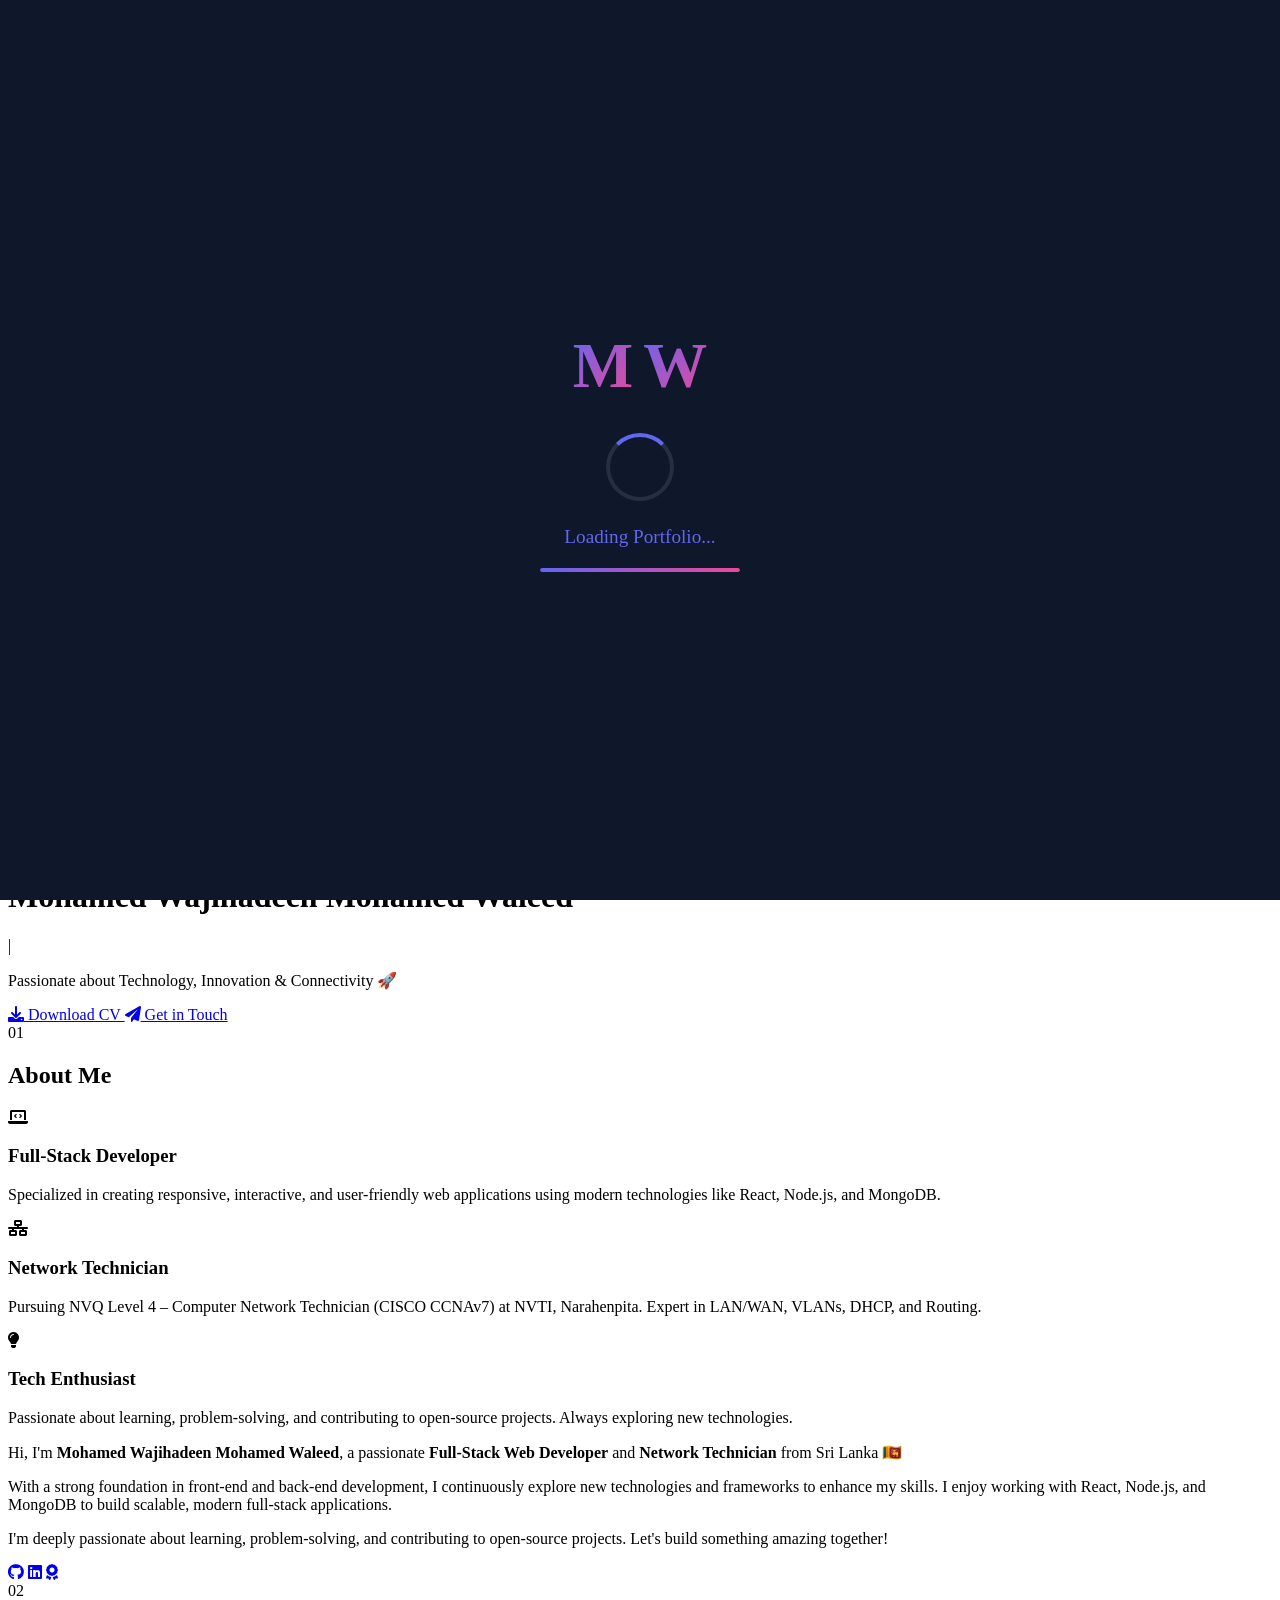
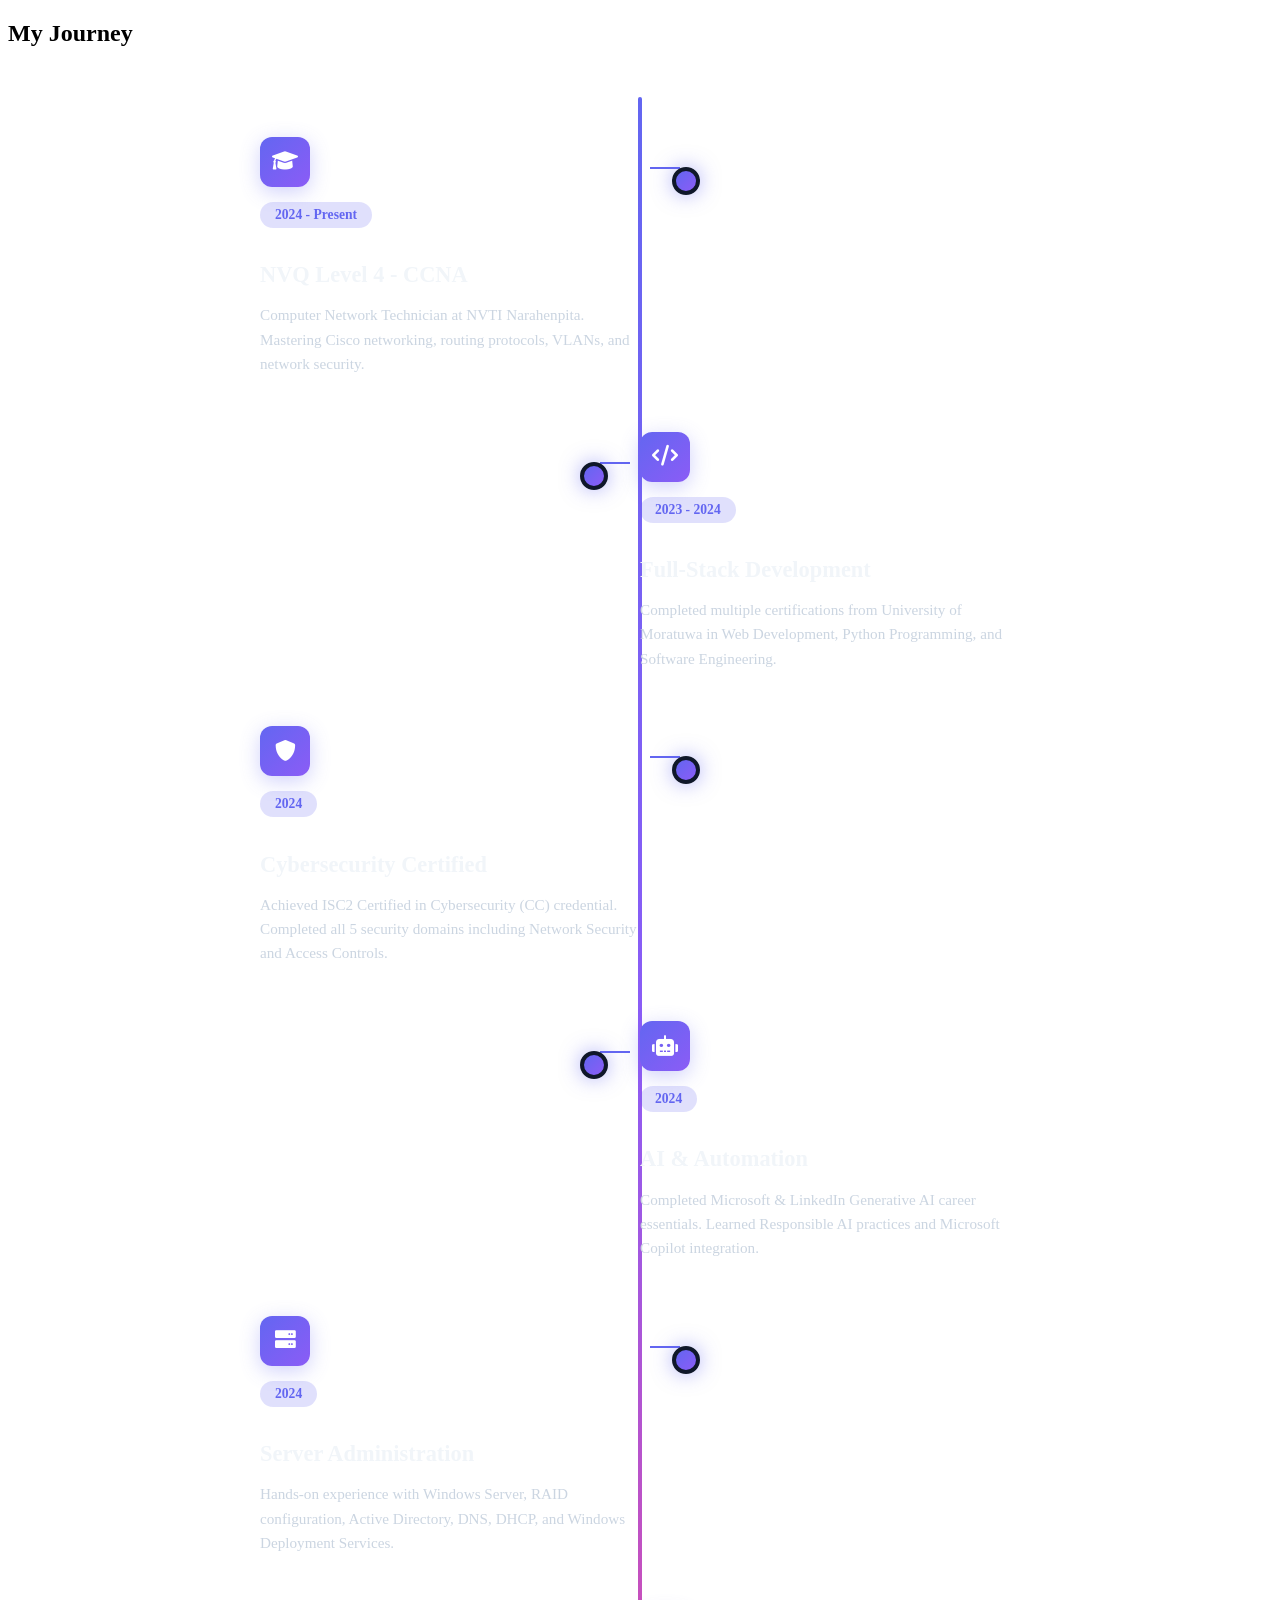
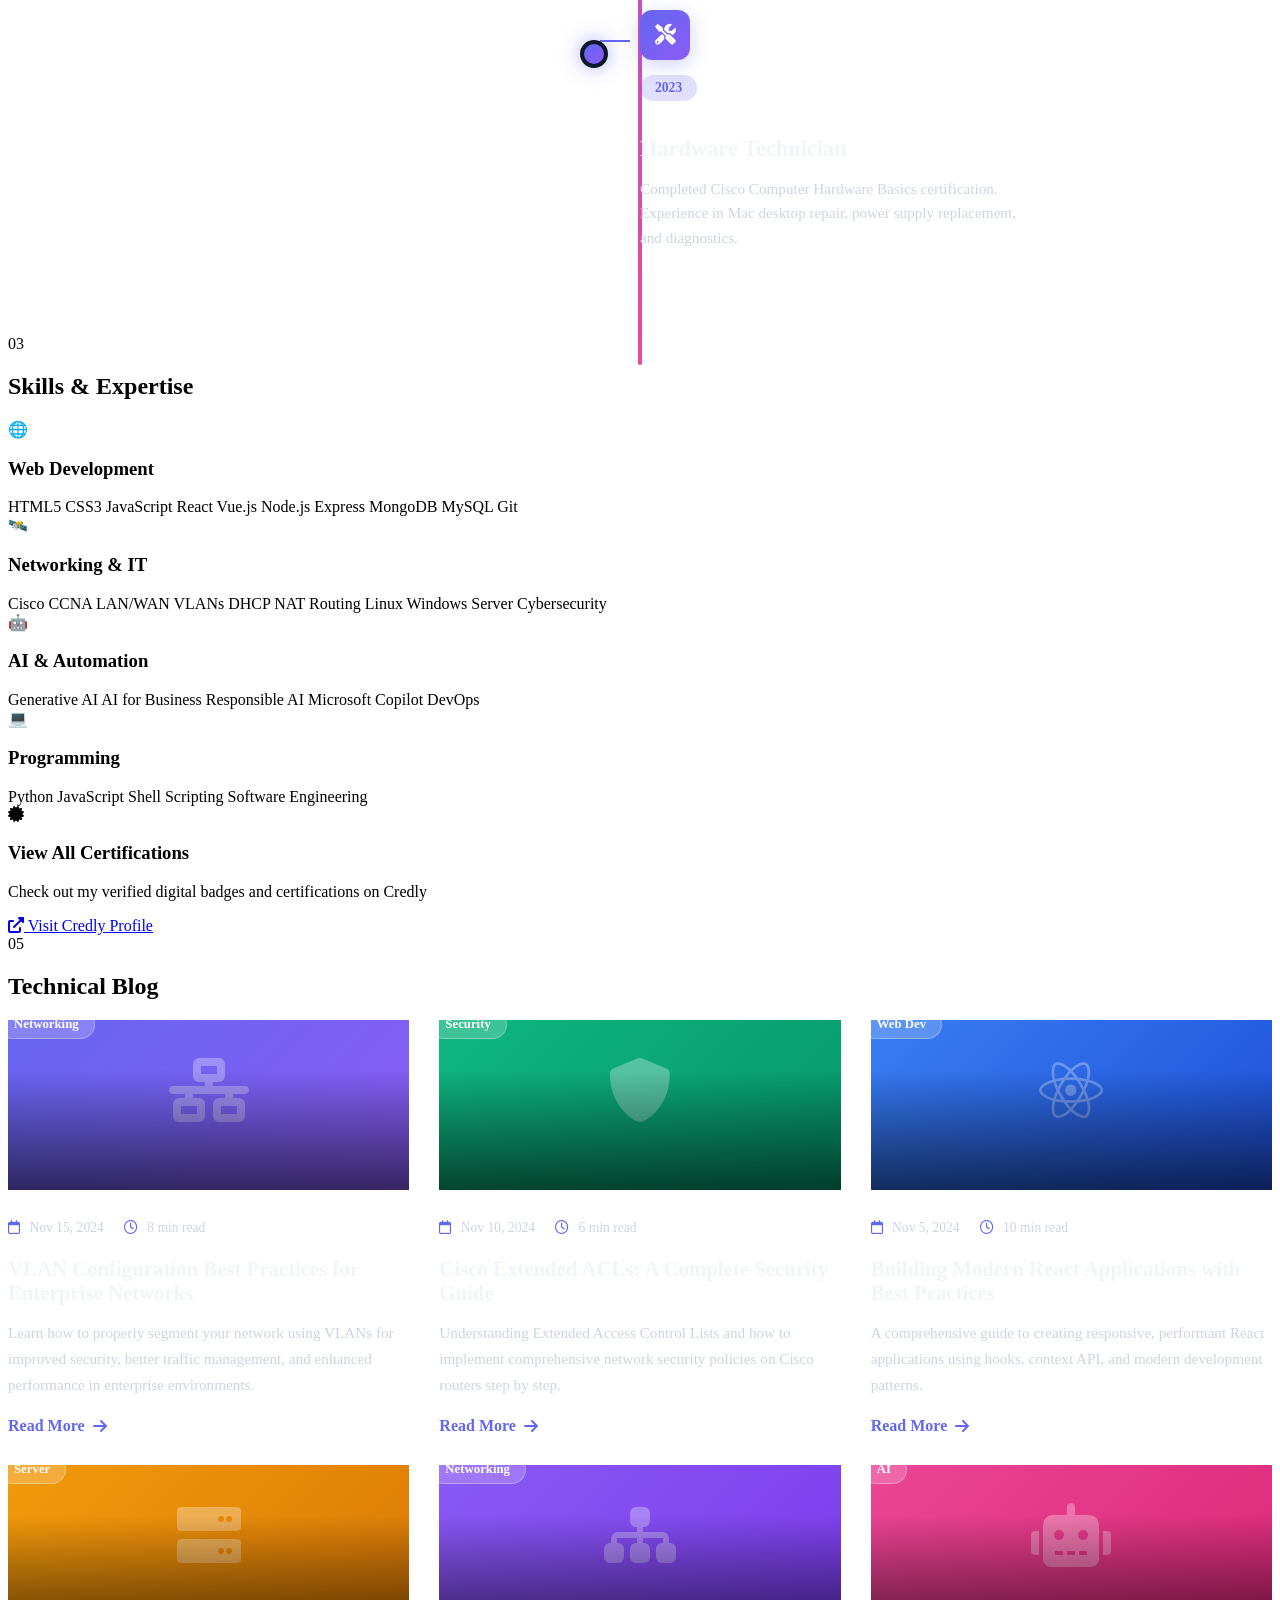
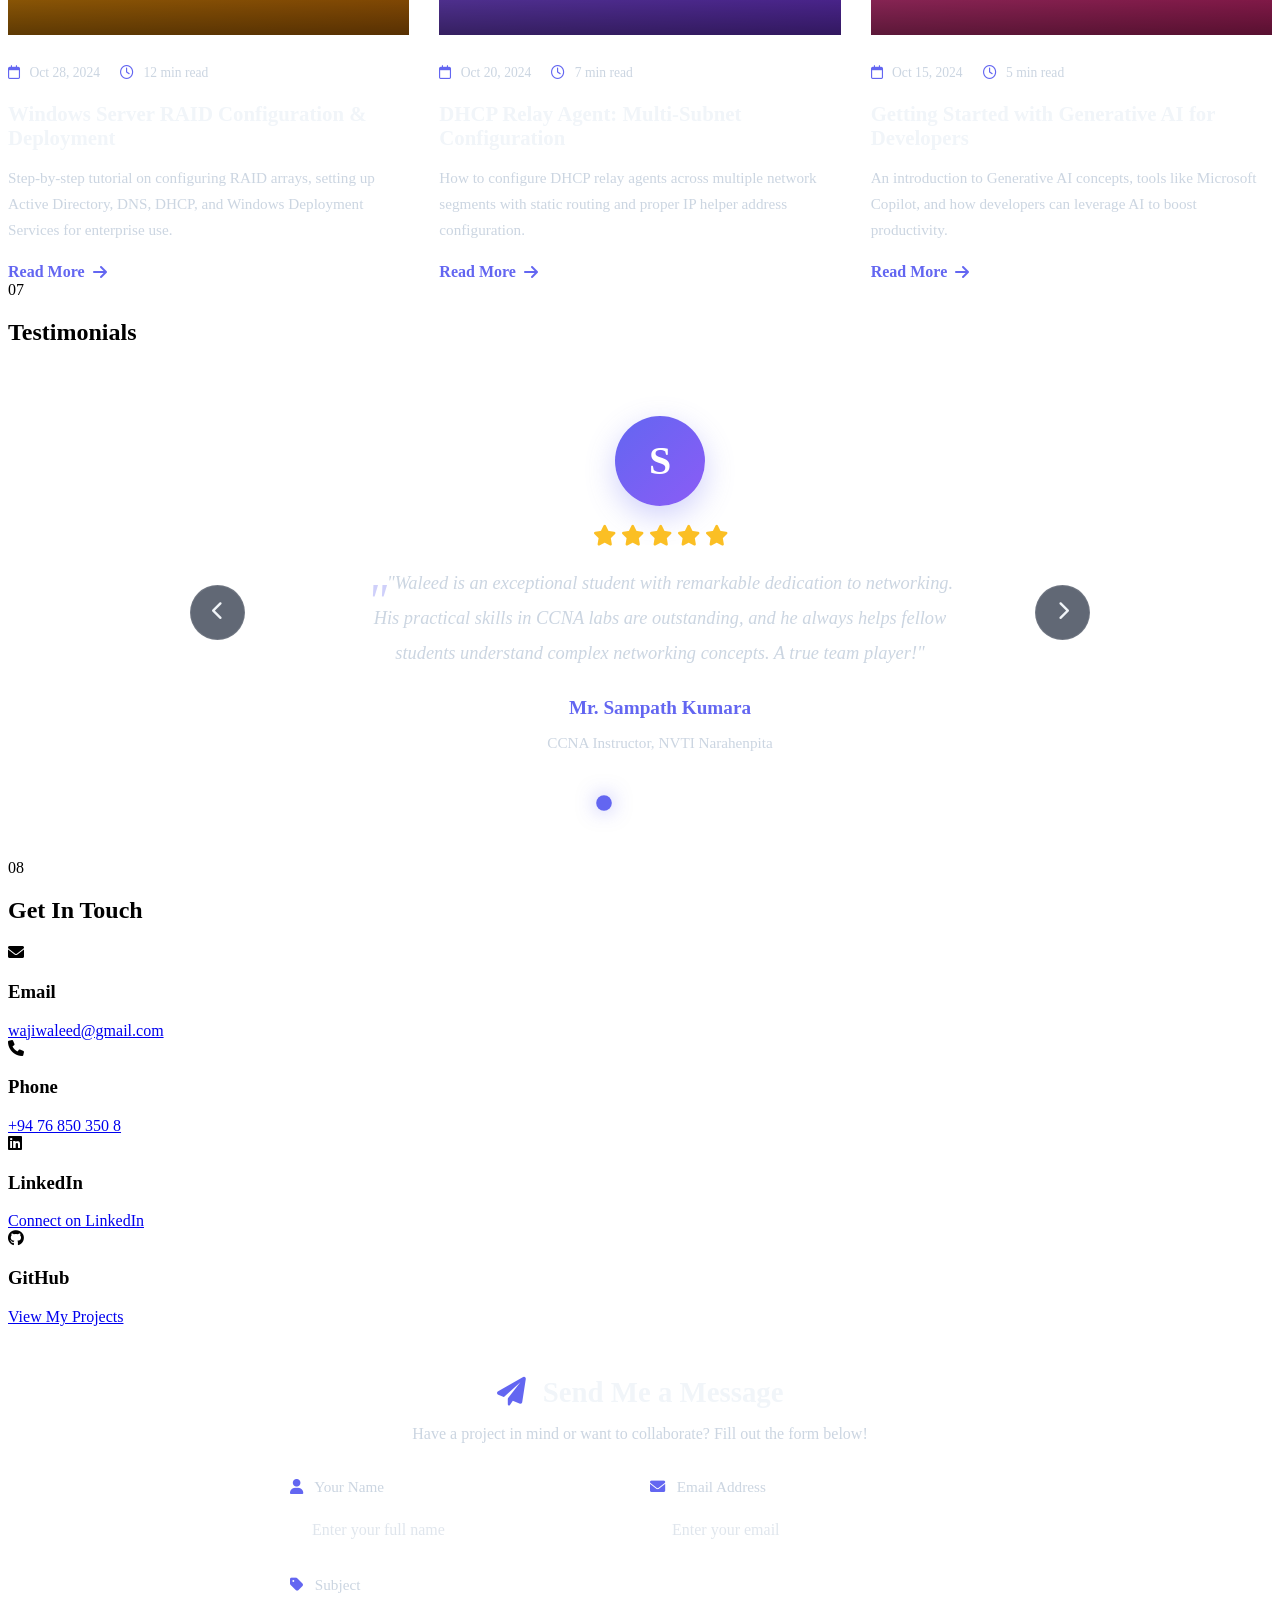
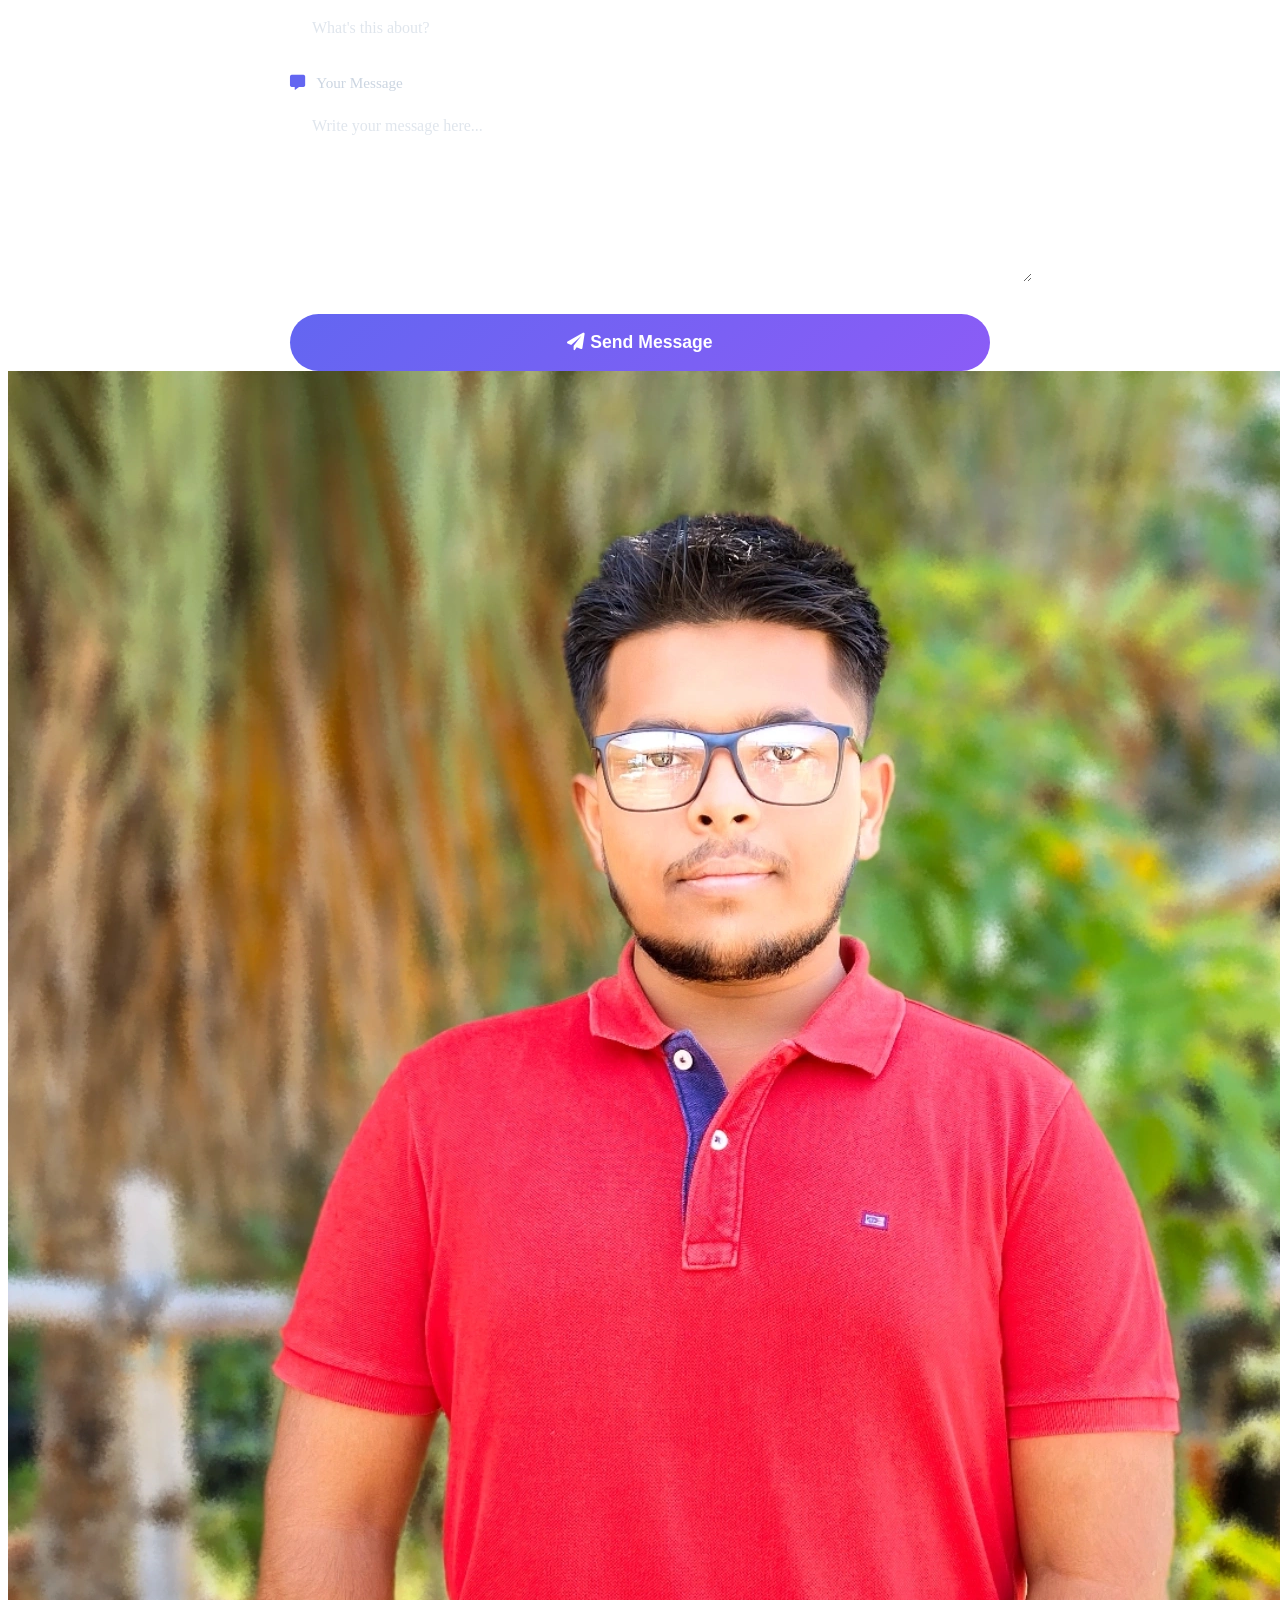
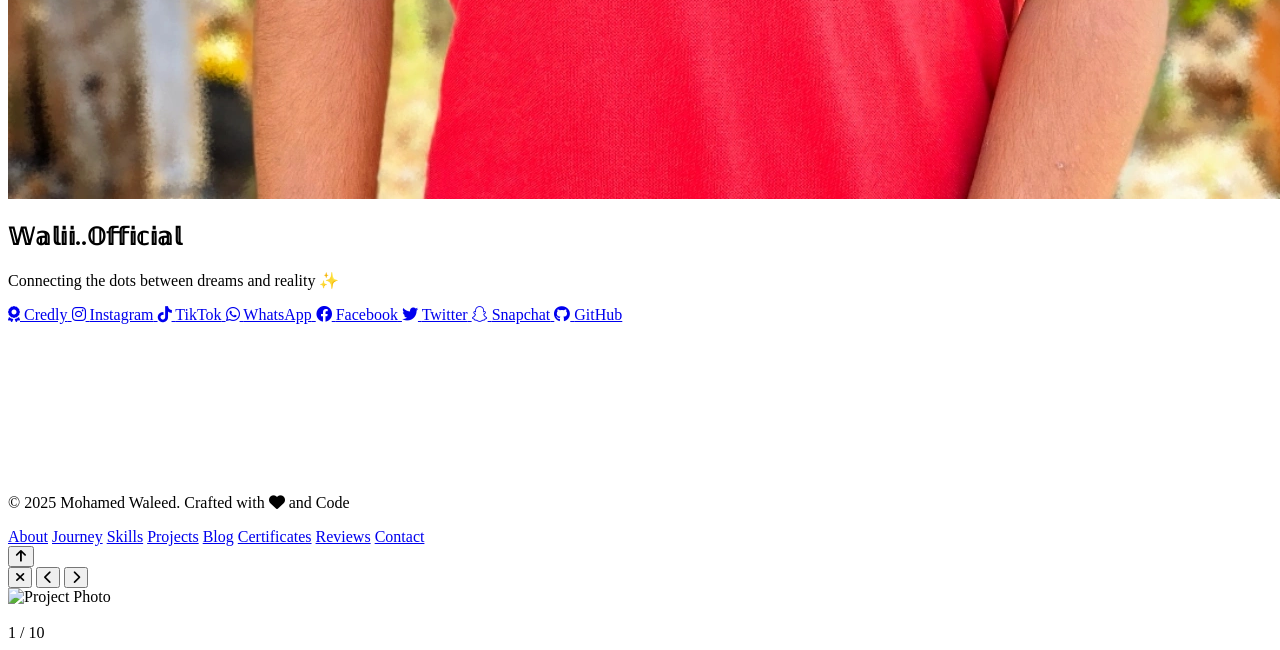
==== commit a17d7bc6: "Add files via upload" ====
--- a/index.html
+++ b/index.html
@@ -1,467 +1,676 @@
 <!DOCTYPE html>
-<html lang="si">
+<html lang="en">
 <head>
     <meta charset="UTF-8">
     <meta name="viewport" content="width=device-width, initial-scale=1.0">
-    <title>MOHAMED WALEED - CV</title>
-    <style>
-        @page {
-            size: A4;
-            margin: 0;
-        }
-        
-        * {
-            margin: 0;
-            padding: 0;
-            box-sizing: border-box;
-        }
-        
-        body {
-            font-family: 'Segoe UI', Tahoma, Geneva, Verdana, sans-serif;
-            background: #2b2b2b;
-            color: #e0e0e0;
-            line-height: 1.6;
-            padding: 40px;
-        }
-        
-        .container {
-            max-width: 850px;
-            margin: 0 auto;
-            background: #3a3a3a;
-            border-radius: 15px;
-            overflow: hidden;
-            box-shadow: 0 10px 40px rgba(0,0,0,0.5);
-        }
-        
-        .header {
-            background: linear-gradient(135deg, #2b2b2b 0%, #3a3a3a 100%);
-            padding: 40px 50px;
-            display: flex;
-            justify-content: space-between;
-            align-items: flex-start;
-            border-bottom: 3px solid #ff6b35;
-        }
-        
-        .header-left h1 {
-            font-size: 36px;
-            font-weight: 700;
-            margin-bottom: 5px;
-            color: #ffffff;
-            letter-spacing: 1px;
-        }
-        
-        .header-left .subtitle {
-            color: #ff6b35;
-            font-size: 16px;
-            font-weight: 500;
-            margin-bottom: 20px;
-        }
-        
-        .contact-info {
-            font-size: 12px;
-            line-height: 1.8;
-        }
-        
-        .contact-info div {
-            margin-bottom: 5px;
-        }
-        
-        .contact-info span {
-            color: #ff6b35;
-            margin-right: 8px;
-        }
-        
-        .profile-pic {
-            width: 120px;
-            height: 120px;
-            border-radius: 50%;
-            border: 4px solid #ff6b35;
-            background: #555;
-        }
-        
-        .content {
-            padding: 40px 50px;
-        }
-        
-        .section {
-            margin-bottom: 35px;
-        }
-        
-        .section-title {
-            font-size: 20px;
-            font-weight: 700;
-            color: #ffffff;
-            text-transform: uppercase;
-            margin-bottom: 20px;
-            letter-spacing: 2px;
-            border-bottom: 2px solid #ff6b35;
-            padding-bottom: 8px;
-        }
-        
-        .education-item,
-        .cert-item {
-            margin-bottom: 25px;
-        }
-        
-        .date-location {
-            display: flex;
-            justify-content: space-between;
-            color: #999;
-            font-size: 13px;
-            margin-bottom: 8px;
-        }
-        
-        .institution {
-            font-size: 16px;
-            font-weight: 600;
-            color: #ff6b35;
-            margin-bottom: 5px;
-        }
-        
-        .degree {
-            font-size: 15px;
-            font-weight: 600;
-            color: #e0e0e0;
-            margin-bottom: 8px;
-        }
-        
-        .details {
-            font-size: 13px;
-            color: #b0b0b0;
-            line-height: 1.7;
-            padding-left: 15px;
-        }
-        
-        .details li {
-            margin-bottom: 3px;
-        }
-        
-        .summary-text {
-            font-size: 14px;
-            line-height: 1.8;
-            color: #c0c0c0;
-            text-align: justify;
-        }
-        
-        .cert-grid {
-            display: grid;
-            grid-template-columns: 1fr 1fr;
-            gap: 15px;
-        }
-        
-        .cert-item {
-            margin-bottom: 15px;
-        }
-        
-        .cert-name {
-            font-size: 14px;
-            font-weight: 600;
-            color: #e0e0e0;
-            margin-bottom: 3px;
-        }
-        
-        .cert-org {
-            font-size: 12px;
-            color: #999;
-        }
-        
-        .course-item {
-            margin-bottom: 15px;
-        }
-        
-        .course-name {
-            font-size: 14px;
-            font-weight: 600;
-            color: #e0e0e0;
-            margin-bottom: 3px;
-        }
-        
-        .course-org {
-            font-size: 12px;
-            color: #999;
-        }
-        
-        .languages {
-            display: flex;
-            justify-content: space-between;
-            gap: 30px;
-        }
-        
-        .lang-item {
-            flex: 1;
-        }
-        
-        .lang-name {
-            font-size: 14px;
-            font-weight: 600;
-            color: #e0e0e0;
-            margin-bottom: 5px;
-        }
-        
-        .lang-level {
-            font-size: 12px;
-            color: #999;
-            margin-bottom: 8px;
-        }
-        
-        .dots {
-            display: flex;
-            gap: 5px;
-        }
-        
-        .dot {
-            width: 12px;
-            height: 12px;
-            border-radius: 50%;
-            background: #ff6b35;
-        }
-        
-        .dot.empty {
-            background: #555;
-        }
-        
-        .skills-container {
-            display: flex;
-            flex-wrap: wrap;
-            gap: 10px;
-        }
-        
-        .skill-tag {
-            background: #2b2b2b;
-            color: #e0e0e0;
-            padding: 8px 16px;
-            border-radius: 5px;
-            font-size: 13px;
-            font-weight: 500;
-            border: 1px solid #555;
-        }
-        
-        .footer {
-            background: #2b2b2b;
-            padding: 20px 50px;
-            text-align: center;
-            font-size: 11px;
-            color: #888;
-            border-top: 2px solid #444;
-        }
-        
-        @media print {
-            body {
-                padding: 0;
-                background: white;
-            }
-            
-            .container {
-                box-shadow: none;
-            }
-        }
-    </style>
+    <meta http-equiv="X-UA-Compatible" content="ie=edge">
+    <title>Mohamed Wajihadeen Mohamed Waleed - Modern Portfolio</title>
+    <meta name="description" content="Full-Stack Web Developer & Network Technician specializing in CCNA, React, Node.js, and modern web technologies">
+    <link href="https://cdnjs.cloudflare.com/ajax/libs/font-awesome/6.0.0-beta3/css/all.min.css" rel="stylesheet">
+    <link rel="stylesheet" href="styles.css">
+    <link rel="icon" href="https://portfolio-5ff36.web.app/assets/logo.png">
+    <!-- EmailJS SDK -->
+    <script src="https://cdn.jsdelivr.net/npm/@emailjs/browser@3/dist/email.min.js"></script>
 </head>
 <body>
-    <div class="container">
-        <!-- Header -->
-        <div class="header">
-            <div class="header-left">
-                <h1>MOHAMED WALEED</h1>
-                <div class="subtitle">Computer Network Technician</div>
-                <div class="contact-info">
-                    <div><span>📞</span> +94768503508</div>
-                    <div><span>✉️</span> wajiwaleed@gmail.com</div>
-                    <div><span>🌐</span> https://mohamed2005waleed.github.io/MY-WED/</div>
-                    <div><span>📍</span> 67/16 New Road, Makuluwa, Galle</div>
-                </div>
-            </div>
-            <div class="profile-pic"></div>
-        </div>
-        
-        <!-- Content -->
-        <div class="content">
-            <!-- Education -->
-            <div class="section">
-                <h2 class="section-title">Education</h2>
-                
-                <div class="education-item">
-                    <div class="date-location">
-                        <span>01/2025 - 12/2025</span>
-                        <span>354 Elvitigala Mawatha, Narahenpita, Colombo 05, Sri Lanka</span>
-                    </div>
-                    <div class="degree">CCNA+ Computer Network Technician (NVQ Level IV)</div>
-                    <div class="institution">National Vocational Training Institute (NVTI)</div>
-                </div>
-                
-                <div class="education-item">
-                    <div class="date-location">
-                        <span>01/2022 - 11/2024</span>
-                        <span>Galle</span>
-                    </div>
-                    <div class="degree">Advanced Level (A/L)</div>
-                    <div class="institution">Olcott College</div>
-                    <ul class="details">
-                        <li>Completed Advanced Level (A/L) in Commerce Stream</li>
-                        <li>Index No: 1847821</li>
-                        <li>Subjects & Grades: Accounting – A, Business Studies - B, Information and Communication Technology (ICT) - A</li>
-                    </ul>
-                </div>
-                
-                <div class="education-item">
-                    <div class="date-location">
-                        <span>01/2011 - 06/2021</span>
-                        <span>Galle</span>
-                    </div>
-                    <div class="degree">Completed G.C.E. Ordinary Level</div>
-                    <div class="institution">Sudharma College</div>
-                    <ul class="details">
-                        <li>Completed G.C.E. Ordinary Level (O/L) Examination</li>
-                        <li>Index No: 11266848 | Grades: ICT-A, Business & Accounting Studies - B, Art - B, History - B, Mathematics - C, Science - C, Islam - C, Sinhala C, English - S</li>
-                    </ul>
-                </div>
-                
-                <div class="education-item">
-                    <div class="date-location">
-                        <span>01/2024 - 01/2025</span>
-                        <span>Moratuwa, Sri Lanka</span>
-                    </div>
-                    <div class="degree">Full Stack Developer Programme</div>
-                    <div class="institution">University of Moratuwa</div>
-                </div>
+    <!-- Loading Animation -->
+    <div class="loader" id="loader">
+        <div class="loader-content">
+            <div class="loader-logo">
+                <span class="logo-letter">M</span>
+                <span class="logo-letter">W</span>
+            </div>
+            <div class="loader-spinner"></div>
+            <p class="loader-text">Loading Portfolio...</p>
+            <div class="loader-progress">
+                <div class="loader-progress-bar"></div>
+            </div>
+        </div>
+    </div>
+
+    <!-- Theme Toggle Button -->
+    <button class="theme-toggle" id="themeToggle" title="Toggle Dark/Light Mode">
+        <i class="fas fa-moon" id="themeIcon"></i>
+    </button>
+
+    <!-- Animated Background -->
+    <div class="animated-background">
+        <div class="gradient-orb orb-1"></div>
+        <div class="gradient-orb orb-2"></div>
+        <div class="gradient-orb orb-3"></div>
+    </div>
+
+    <!-- Floating Navigation -->
+    <nav class="floating-nav">
+        <a href="#about" class="nav-link"><i class="fas fa-user"></i> About</a>
+        <a href="#timeline" class="nav-link"><i class="fas fa-road"></i> Journey</a>
+        <a href="#skills" class="nav-link"><i class="fas fa-code"></i> Skills</a>
+        <a href="#projects" class="nav-link"><i class="fas fa-project-diagram"></i> Projects</a>
+        <a href="#blog" class="nav-link"><i class="fas fa-blog"></i> Blog</a>
+        <a href="#certificates" class="nav-link"><i class="fas fa-certificate"></i> Certs</a>
+        <a href="#testimonials" class="nav-link"><i class="fas fa-quote-left"></i> Reviews</a>
+        <a href="#contact" class="nav-link"><i class="fas fa-envelope"></i> Contact</a>
+    </nav>
+
+    <!-- Header Section with Profile Picture -->
+    <header class="modern-header">
+        <div class="container">
+            <div class="header-content">
+                <div class="profile-wrapper">
+                    <div class="profile-ring"></div>
+                    <div class="profile-img-container">
+                        <img src="DSC6284_01.jpg" alt="Mohamed Waleed" class="profile-img">
+                    </div>
+                </div>
+                
+                <div class="header-text">
+                    <h1 class="glitch-text" data-text="Mohamed Wajihadeen Mohamed Waleed">Mohamed Wajihadeen Mohamed Waleed</h1>
+                    <div class="typing-container">
+                        <span class="typing-text"></span>
+                        <span class="cursor">|</span>
+                    </div>
+                    <p class="subtitle">Passionate about Technology, Innovation & Connectivity 🚀</p>
+                    
+                    <div class="header-buttons">
+                        <a href="uploads/Waleed_CV.pdf" target="_blank" class="modern-btn primary-btn">
+                            <i class="fas fa-download"></i> Download CV
+                        </a>
+                        <a href="#contact" class="modern-btn secondary-btn">
+                            <i class="fas fa-paper-plane"></i> Get in Touch
+                        </a>
+                    </div>
+                </div>
+            </div>
+        </div>
+    </header>
+
+    <!-- About Section -->
+    <section id="about" class="modern-section fade-in">
+        <div class="container">
+            <div class="section-header">
+                <span class="section-number">01</span>
+                <h2 class="section-title">About Me</h2>
+                <div class="title-underline"></div>
             </div>
             
-            <!-- Summary -->
-            <div class="section">
-                <h2 class="section-title">Summary</h2>
-                <p class="summary-text">
-                    Aspiring Network Technician Practical and detail-oriented Network Technician with foundational Cisco networking skills and NVQ Level 4 training in Computer Network Technology. Currently pursuing CCNA certification and experience in designing and simulating LAN topologies, implementing VLANs and basic access and control, installing/configuring Windows and Linux server environments for small-office scenarios. Strong troubleshooting mindset, clear communicator, and committed to fast learning and operational excellence in network support roles.
+            <div class="about-grid">
+                <div class="about-card glass-card">
+                    <div class="card-icon"><i class="fas fa-laptop-code"></i></div>
+                    <h3>Full-Stack Developer</h3>
+                    <p>Specialized in creating responsive, interactive, and user-friendly web applications using modern technologies like React, Node.js, and MongoDB.</p>
+                </div>
+                
+                <div class="about-card glass-card">
+                    <div class="card-icon"><i class="fas fa-network-wired"></i></div>
+                    <h3>Network Technician</h3>
+                    <p>Pursuing NVQ Level 4 – Computer Network Technician (CISCO CCNAv7) at NVTI, Narahenpita. Expert in LAN/WAN, VLANs, DHCP, and Routing.</p>
+                </div>
+                
+                <div class="about-card glass-card">
+                    <div class="card-icon"><i class="fas fa-lightbulb"></i></div>
+                    <h3>Tech Enthusiast</h3>
+                    <p>Passionate about learning, problem-solving, and contributing to open-source projects. Always exploring new technologies.</p>
+                </div>
+            </div>
+            
+            <div class="about-text glass-card">
+                <p class="highlight-text">
+                    Hi, I'm <strong>Mohamed Wajihadeen Mohamed Waleed</strong>, a passionate 
+                    <strong>Full-Stack Web Developer</strong> and <strong>Network Technician</strong> from Sri Lanka 🇱🇰
                 </p>
+                <p>With a strong foundation in front-end and back-end development, I continuously explore new technologies and frameworks to enhance my skills. I enjoy working with React, Node.js, and MongoDB to build scalable, modern full-stack applications.</p>
+                <p>I'm deeply passionate about learning, problem-solving, and contributing to open-source projects. Let's build something amazing together!</p>
+                <div class="social-links">
+                    <a href="https://github.com/MOHAMED2005WALEED" target="_blank" class="social-icon" aria-label="GitHub"><i class="fab fa-github"></i></a>
+                    <a href="https://www.linkedin.com/in/mohamed-waleed-669457227" target="_blank" class="social-icon" aria-label="LinkedIn"><i class="fab fa-linkedin"></i></a>
+                    <a href="https://www.credly.com/users/mohamed-wajihadeen-mohamed-waleed" target="_blank" class="social-icon" aria-label="Credly"><i class="fas fa-award"></i></a>
+                </div>
+            </div>
+        </div>
+    </section>
+
+    <!-- NEW: Timeline Section -->
+    <section id="timeline" class="modern-section fade-in">
+        <div class="container">
+            <div class="section-header">
+                <span class="section-number">02</span>
+                <h2 class="section-title">My Journey</h2>
+                <div class="title-underline"></div>
             </div>
             
-            <!-- Certification -->
-            <div class="section">
-                <h2 class="section-title">Certification</h2>
-                <div class="cert-grid">
-                    <div class="cert-item">
-                        <div class="cert-name">CCNA: Switching, Routing, and Wireless Essentials</div>
-                        <div class="cert-org">Cisco</div>
-                    </div>
-                    <div class="cert-item">
-                        <div class="cert-name">CCNA: Introduction to Networks</div>
-                        <div class="cert-org">Cisco</div>
-                    </div>
-                    <div class="cert-item">
-                        <div class="cert-name">Prompt Design in Vertex AI Skill Badge</div>
-                        <div class="cert-org">Google Cloud</div>
-                    </div>
-                    <div class="cert-item">
-                        <div class="cert-name">Linux Unhatched</div>
-                        <div class="cert-org">Cisco</div>
-                    </div>
-                    <div class="cert-item">
-                        <div class="cert-name">Professional Practice in Software Development</div>
-                        <div class="cert-org">Department of Computer Science & Engineering, University of Moratuwa</div>
-                    </div>
-                    <div class="cert-item">
-                        <div class="cert-name">Server-side Web Programming</div>
-                        <div class="cert-org">Department of Information Technology, University of Moratuwa</div>
-                    </div>
-                    <div class="cert-item">
-                        <div class="cert-name">Front-End Web Development</div>
-                        <div class="cert-org">Department of Information Technology, University of Moratuwa</div>
-                    </div>
-                    <div class="cert-item">
-                        <div class="cert-name">Python Programming</div>
-                        <div class="cert-org">Department of Computer Science & Engineering, University of Moratuwa</div>
-                    </div>
-                </div>
+            <div class="timeline">
+                <div class="timeline-item">
+                    <div class="timeline-dot"></div>
+                    <div class="glass-card timeline-content">
+                        <div class="timeline-icon"><i class="fas fa-graduation-cap"></i></div>
+                        <span class="timeline-date">2024 - Present</span>
+                        <h3>NVQ Level 4 - CCNA</h3>
+                        <p>Computer Network Technician at NVTI Narahenpita. Mastering Cisco networking, routing protocols, VLANs, and network security.</p>
+                    </div>
+                </div>
+                
+                <div class="timeline-item">
+                    <div class="timeline-dot"></div>
+                    <div class="glass-card timeline-content">
+                        <div class="timeline-icon"><i class="fas fa-code"></i></div>
+                        <span class="timeline-date">2023 - 2024</span>
+                        <h3>Full-Stack Development</h3>
+                        <p>Completed multiple certifications from University of Moratuwa in Web Development, Python Programming, and Software Engineering.</p>
+                    </div>
+                </div>
+                
+                <div class="timeline-item">
+                    <div class="timeline-dot"></div>
+                    <div class="glass-card timeline-content">
+                        <div class="timeline-icon"><i class="fas fa-shield-alt"></i></div>
+                        <span class="timeline-date">2024</span>
+                        <h3>Cybersecurity Certified</h3>
+                        <p>Achieved ISC2 Certified in Cybersecurity (CC) credential. Completed all 5 security domains including Network Security and Access Controls.</p>
+                    </div>
+                </div>
+                
+                <div class="timeline-item">
+                    <div class="timeline-dot"></div>
+                    <div class="glass-card timeline-content">
+                        <div class="timeline-icon"><i class="fas fa-robot"></i></div>
+                        <span class="timeline-date">2024</span>
+                        <h3>AI & Automation</h3>
+                        <p>Completed Microsoft & LinkedIn Generative AI career essentials. Learned Responsible AI practices and Microsoft Copilot integration.</p>
+                    </div>
+                </div>
+                
+                <div class="timeline-item">
+                    <div class="timeline-dot"></div>
+                    <div class="glass-card timeline-content">
+                        <div class="timeline-icon"><i class="fas fa-server"></i></div>
+                        <span class="timeline-date">2024</span>
+                        <h3>Server Administration</h3>
+                        <p>Hands-on experience with Windows Server, RAID configuration, Active Directory, DNS, DHCP, and Windows Deployment Services.</p>
+                    </div>
+                </div>
+                
+                <div class="timeline-item">
+                    <div class="timeline-dot"></div>
+                    <div class="glass-card timeline-content">
+                        <div class="timeline-icon"><i class="fas fa-tools"></i></div>
+                        <span class="timeline-date">2023</span>
+                        <h3>Hardware Technician</h3>
+                        <p>Completed Cisco Computer Hardware Basics certification. Experience in Mac desktop repair, power supply replacement, and diagnostics.</p>
+                    </div>
+                </div>
+            </div>
+        </div>
+    </section>
+
+    <!-- Skills Section -->
+    <section id="skills" class="modern-section fade-in">
+        <div class="container">
+            <div class="section-header">
+                <span class="section-number">03</span>
+                <h2 class="section-title">Skills & Expertise</h2>
+                <div class="title-underline"></div>
             </div>
             
-            <!-- Training / Courses -->
-            <div class="section">
-                <h2 class="section-title">Training / Courses</h2>
-                <div class="course-item">
-                    <div class="course-name">NVQ Level 4 – Computer Network Technology (CCNA Program)</div>
-                    <div class="course-org">Vocational Training Authority (VTA) – Narahenpita Training Centre</div>
-                </div>
+            <div class="skills-container">
+                <div class="skill-category glass-card">
+                    <div class="category-header">
+                        <span class="category-icon">🌐</span>
+                        <h3>Web Development</h3>
+                    </div>
+                    <div class="skills-list">
+                        <span class="skill-tag">HTML5</span>
+                        <span class="skill-tag">CSS3</span>
+                        <span class="skill-tag">JavaScript</span>
+                        <span class="skill-tag">React</span>
+                        <span class="skill-tag">Vue.js</span>
+                        <span class="skill-tag">Node.js</span>
+                        <span class="skill-tag">Express</span>
+                        <span class="skill-tag">MongoDB</span>
+                        <span class="skill-tag">MySQL</span>
+                        <span class="skill-tag">Git</span>
+                    </div>
+                </div>
+
+                <div class="skill-category glass-card">
+                    <div class="category-header">
+                        <span class="category-icon">🛰️</span>
+                        <h3>Networking & IT</h3>
+                    </div>
+                    <div class="skills-list">
+                        <span class="skill-tag">Cisco CCNA</span>
+                        <span class="skill-tag">LAN/WAN</span>
+                        <span class="skill-tag">VLANs</span>
+                        <span class="skill-tag">DHCP</span>
+                        <span class="skill-tag">NAT</span>
+                        <span class="skill-tag">Routing</span>
+                        <span class="skill-tag">Linux</span>
+                        <span class="skill-tag">Windows Server</span>
+                        <span class="skill-tag">Cybersecurity</span>
+                    </div>
+                </div>
+
+                <div class="skill-category glass-card">
+                    <div class="category-header">
+                        <span class="category-icon">🤖</span>
+                        <h3>AI & Automation</h3>
+                    </div>
+                    <div class="skills-list">
+                        <span class="skill-tag">Generative AI</span>
+                        <span class="skill-tag">AI for Business</span>
+                        <span class="skill-tag">Responsible AI</span>
+                        <span class="skill-tag">Microsoft Copilot</span>
+                        <span class="skill-tag">DevOps</span>
+                    </div>
+                </div>
+
+                <div class="skill-category glass-card">
+                    <div class="category-header">
+                        <span class="category-icon">💻</span>
+                        <h3>Programming</h3>
+                    </div>
+                    <div class="skills-list">
+                        <span class="skill-tag">Python</span>
+                        <span class="skill-tag">JavaScript</span>
+                        <span class="skill-tag">Shell Scripting</span>
+                        <span class="skill-tag">Software Engineering</span>
+                    </div>
+                </div>
+            </div>
+
+            <div class="credly-cta glass-card">
+                <i class="fas fa-certificate credly-icon"></i>
+                <h3>View All Certifications</h3>
+                <p>Check out my verified digital badges and certifications on Credly</p>
+                <a href="https://www.credly.com/users/mohamed-wajihadeen-mohamed-waleed" target="_blank" class="modern-btn primary-btn">
+                    <i class="fas fa-external-link-alt"></i> Visit Credly Profile
+                </a>
+            </div>
+        </div>
+    </section>
+
+    <!-- Projects Section - Keep your existing projects section here -->
+    <!-- ... Your existing projects section code ... -->
+
+    <!-- NEW: Blog Section -->
+    <section id="blog" class="modern-section fade-in">
+        <div class="container">
+            <div class="section-header">
+                <span class="section-number">05</span>
+                <h2 class="section-title">Technical Blog</h2>
+                <div class="title-underline"></div>
             </div>
             
-            <!-- Languages -->
-            <div class="section">
-                <h2 class="section-title">Languages</h2>
-                <div class="languages">
-                    <div class="lang-item">
-                        <div class="lang-name">English</div>
-                        <div class="lang-level">Advanced</div>
-                        <div class="dots">
-                            <span class="dot"></span>
-                            <span class="dot"></span>
-                            <span class="dot"></span>
-                            <span class="dot"></span>
-                            <span class="dot empty"></span>
-                        </div>
-                    </div>
-                    <div class="lang-item">
-                        <div class="lang-name">Sinhala</div>
-                        <div class="lang-level">Proficient</div>
-                        <div class="dots">
-                            <span class="dot"></span>
-                            <span class="dot"></span>
-                            <span class="dot"></span>
-                            <span class="dot"></span>
-                            <span class="dot empty"></span>
-                        </div>
-                    </div>
-                    <div class="lang-item">
-                        <div class="lang-name">Tamil</div>
-                        <div class="lang-level">Advanced</div>
-                        <div class="dots">
-                            <span class="dot"></span>
-                            <span class="dot"></span>
-                            <span class="dot"></span>
-                            <span class="dot empty"></span>
-                            <span class="dot empty"></span>
-                        </div>
-                    </div>
-                </div>
+            <div class="blog-grid">
+                <article class="glass-card blog-card">
+                    <div class="blog-image">
+                        <span class="blog-category">Networking</span>
+                        <i class="fas fa-network-wired"></i>
+                    </div>
+                    <div class="blog-content">
+                        <div class="blog-meta">
+                            <span><i class="far fa-calendar"></i> Nov 15, 2024</span>
+                            <span><i class="far fa-clock"></i> 8 min read</span>
+                        </div>
+                        <h3>VLAN Configuration Best Practices for Enterprise Networks</h3>
+                        <p>Learn how to properly segment your network using VLANs for improved security, better traffic management, and enhanced performance in enterprise environments.</p>
+                        <a href="#" class="read-more">Read More <i class="fas fa-arrow-right"></i></a>
+                    </div>
+                </article>
+                
+                <article class="glass-card blog-card">
+                    <div class="blog-image blog-image-security">
+                        <span class="blog-category">Security</span>
+                        <i class="fas fa-shield-alt"></i>
+                    </div>
+                    <div class="blog-content">
+                        <div class="blog-meta">
+                            <span><i class="far fa-calendar"></i> Nov 10, 2024</span>
+                            <span><i class="far fa-clock"></i> 6 min read</span>
+                        </div>
+                        <h3>Cisco Extended ACLs: A Complete Security Guide</h3>
+                        <p>Understanding Extended Access Control Lists and how to implement comprehensive network security policies on Cisco routers step by step.</p>
+                        <a href="#" class="read-more">Read More <i class="fas fa-arrow-right"></i></a>
+                    </div>
+                </article>
+                
+                <article class="glass-card blog-card">
+                    <div class="blog-image blog-image-webdev">
+                        <span class="blog-category">Web Dev</span>
+                        <i class="fab fa-react"></i>
+                    </div>
+                    <div class="blog-content">
+                        <div class="blog-meta">
+                            <span><i class="far fa-calendar"></i> Nov 5, 2024</span>
+                            <span><i class="far fa-clock"></i> 10 min read</span>
+                        </div>
+                        <h3>Building Modern React Applications with Best Practices</h3>
+                        <p>A comprehensive guide to creating responsive, performant React applications using hooks, context API, and modern development patterns.</p>
+                        <a href="#" class="read-more">Read More <i class="fas fa-arrow-right"></i></a>
+                    </div>
+                </article>
+                
+                <article class="glass-card blog-card">
+                    <div class="blog-image blog-image-server">
+                        <span class="blog-category">Server</span>
+                        <i class="fas fa-server"></i>
+                    </div>
+                    <div class="blog-content">
+                        <div class="blog-meta">
+                            <span><i class="far fa-calendar"></i> Oct 28, 2024</span>
+                            <span><i class="far fa-clock"></i> 12 min read</span>
+                        </div>
+                        <h3>Windows Server RAID Configuration & Deployment</h3>
+                        <p>Step-by-step tutorial on configuring RAID arrays, setting up Active Directory, DNS, DHCP, and Windows Deployment Services for enterprise use.</p>
+                        <a href="#" class="read-more">Read More <i class="fas fa-arrow-right"></i></a>
+                    </div>
+                </article>
+                
+                <article class="glass-card blog-card">
+                    <div class="blog-image blog-image-dhcp">
+                        <span class="blog-category">Networking</span>
+                        <i class="fas fa-sitemap"></i>
+                    </div>
+                    <div class="blog-content">
+                        <div class="blog-meta">
+                            <span><i class="far fa-calendar"></i> Oct 20, 2024</span>
+                            <span><i class="far fa-clock"></i> 7 min read</span>
+                        </div>
+                        <h3>DHCP Relay Agent: Multi-Subnet Configuration</h3>
+                        <p>How to configure DHCP relay agents across multiple network segments with static routing and proper IP helper address configuration.</p>
+                        <a href="#" class="read-more">Read More <i class="fas fa-arrow-right"></i></a>
+                    </div>
+                </article>
+                
+                <article class="glass-card blog-card">
+                    <div class="blog-image blog-image-ai">
+                        <span class="blog-category">AI</span>
+                        <i class="fas fa-robot"></i>
+                    </div>
+                    <div class="blog-content">
+                        <div class="blog-meta">
+                            <span><i class="far fa-calendar"></i> Oct 15, 2024</span>
+                            <span><i class="far fa-clock"></i> 5 min read</span>
+                        </div>
+                        <h3>Getting Started with Generative AI for Developers</h3>
+                        <p>An introduction to Generative AI concepts, tools like Microsoft Copilot, and how developers can leverage AI to boost productivity.</p>
+                        <a href="#" class="read-more">Read More <i class="fas fa-arrow-right"></i></a>
+                    </div>
+                </article>
+            </div>
+        </div>
+    </section>
+
+    <!-- Certificates Section - Keep your existing certificates section here -->
+    <!-- ... Your existing certificates section code ... -->
+
+    <!-- NEW: Testimonials Section -->
+    <section id="testimonials" class="modern-section fade-in">
+        <div class="container">
+            <div class="section-header">
+                <span class="section-number">07</span>
+                <h2 class="section-title">Testimonials</h2>
+                <div class="title-underline"></div>
             </div>
             
-            <!-- Skills -->
-            <div class="section">
-                <h2 class="section-title">Skills</h2>
-                <div class="skills-container">
-                    <span class="skill-tag">Cisco</span>
-                    <span class="skill-tag">Gmail</span>
-                    <span class="skill-tag">GitHub</span>
-                    <span class="skill-tag">SWITCHING</span>
-                    <span class="skill-tag">VLAN</span>
-                    <span class="skill-tag">ACLS</span>
-                    <span class="skill-tag">CCNA</span>
-                    <span class="skill-tag">Windows Server</span>
-                    <span class="skill-tag">Linux</span>
-                    <span class="skill-tag">TCP</span>
-                    <span class="skill-tag">WAN</span>
-                    <span class="skill-tag">DHCP</span>
-                    <span class="skill-tag">Cisco Packet Tracer</span>
-                    <span class="skill-tag">Python</span>
-                    <span class="skill-tag">HTML</span>
-                    <span class="skill-tag">PHP</span>
-                    <span class="skill-tag">Adobe Photoshop</span>
-                    <span class="skill-tag">Illustrator</span>
-                </div>
-            </div>
-        </div>
-        
-        <!-- Footer -->
-        <div class="footer">
-            www.enhancv.com | Powered by Enhancv
-        </div>
+            <div class="testimonials-wrapper">
+                <button class="testimonial-arrow prev-testimonial" onclick="changeTestimonial(-1)">
+                    <i class="fas fa-chevron-left"></i>
+                </button>
+                
+                <div class="glass-card testimonials-container">
+                    <div class="testimonial-slider" id="testimonialSlider">
+                        <div class="testimonial-card">
+                            <div class="testimonial-avatar">
+                                <span>S</span>
+                            </div>
+                            <div class="testimonial-stars">
+                                <i class="fas fa-star"></i>
+                                <i class="fas fa-star"></i>
+                                <i class="fas fa-star"></i>
+                                <i class="fas fa-star"></i>
+                                <i class="fas fa-star"></i>
+                            </div>
+                            <p class="testimonial-text">"Waleed is an exceptional student with remarkable dedication to networking. His practical skills in CCNA labs are outstanding, and he always helps fellow students understand complex networking concepts. A true team player!"</p>
+                            <h4 class="testimonial-name">Mr. Sampath Kumara</h4>
+                            <p class="testimonial-role">CCNA Instructor, NVTI Narahenpita</p>
+                        </div>
+                        
+                        <div class="testimonial-card">
+                            <div class="testimonial-avatar">
+                                <span>A</span>
+                            </div>
+                            <div class="testimonial-stars">
+                                <i class="fas fa-star"></i>
+                                <i class="fas fa-star"></i>
+                                <i class="fas fa-star"></i>
+                                <i class="fas fa-star"></i>
+                                <i class="fas fa-star"></i>
+                            </div>
+                            <p class="testimonial-text">"Working with Waleed on the ASD Lab network infrastructure project was a great experience. His attention to detail, problem-solving abilities, and technical knowledge made the project a complete success."</p>
+                            <h4 class="testimonial-name">Ahmed Razak</h4>
+                            <p class="testimonial-role">Project Team Member, NVTI</p>
+                        </div>
+                        
+                        <div class="testimonial-card">
+                            <div class="testimonial-avatar">
+                                <span>N</span>
+                            </div>
+                            <div class="testimonial-stars">
+                                <i class="fas fa-star"></i>
+                                <i class="fas fa-star"></i>
+                                <i class="fas fa-star"></i>
+                                <i class="fas fa-star"></i>
+                                <i class="fas fa-star"></i>
+                            </div>
+                            <p class="testimonial-text">"Waleed's web development skills are truly impressive. He delivered a responsive, modern website that exceeded our expectations. His communication throughout the project was excellent. Highly recommended!"</p>
+                            <h4 class="testimonial-name">Nimal Perera</h4>
+                            <p class="testimonial-role">Client - Web Development Project</p>
+                        </div>
+                        
+                        <div class="testimonial-card">
+                            <div class="testimonial-avatar">
+                                <span>K</span>
+                            </div>
+                            <div class="testimonial-stars">
+                                <i class="fas fa-star"></i>
+                                <i class="fas fa-star"></i>
+                                <i class="fas fa-star"></i>
+                                <i class="fas fa-star"></i>
+                                <i class="fas fa-star"></i>
+                            </div>
+                            <p class="testimonial-text">"I was impressed by Waleed's quick learning ability and dedication. His knowledge in both networking and web development is remarkable for his experience level. He's destined for great things in tech!"</p>
+                            <h4 class="testimonial-name">Kamal Fernando</h4>
+                            <p class="testimonial-role">Senior Network Engineer</p>
+                        </div>
+                    </div>
+                    
+                    <div class="testimonial-nav" id="testimonialNav">
+                        <div class="testimonial-dot active" data-index="0"></div>
+                        <div class="testimonial-dot" data-index="1"></div>
+                        <div class="testimonial-dot" data-index="2"></div>
+                        <div class="testimonial-dot" data-index="3"></div>
+                    </div>
+                </div>
+                
+                <button class="testimonial-arrow next-testimonial" onclick="changeTestimonial(1)">
+                    <i class="fas fa-chevron-right"></i>
+                </button>
+            </div>
+        </div>
+    </section>
+
+    <!-- Contact Section with Form -->
+    <section id="contact" class="modern-section fade-in">
+        <div class="container">
+            <div class="section-header">
+                <span class="section-number">08</span>
+                <h2 class="section-title">Get In Touch</h2>
+                <div class="title-underline"></div>
+            </div>
+            
+            <div class="contact-grid">
+                <div class="contact-card glass-card">
+                    <i class="fas fa-envelope"></i>
+                    <h3>Email</h3>
+                    <a href="mailto:wajiwaleed@gmail.com">wajiwaleed@gmail.com</a>
+                </div>
+                
+                <div class="contact-card glass-card">
+                    <i class="fas fa-phone"></i>
+                    <h3>Phone</h3>
+                    <a href="https://wa.me/message/MEXSYHLOWL5CD1" target="_blank">+94 76 850 350 8</a>
+                </div>
+                
+                <div class="contact-card glass-card">
+                    <i class="fab fa-linkedin"></i>
+                    <h3>LinkedIn</h3>
+                    <a href="https://www.linkedin.com/in/mohamed-waleed-669457227" target="_blank">Connect on LinkedIn</a>
+                </div>
+                
+                <div class="contact-card glass-card">
+                    <i class="fab fa-github"></i>
+                    <h3>GitHub</h3>
+                    <a href="https://github.com/MOHAMED2005WALEED" target="_blank">View My Projects</a>
+                </div>
+            </div>
+
+            <!-- NEW: Contact Form -->
+            <div class="contact-form-wrapper">
+                <div class="glass-card contact-form-container">
+                    <div class="form-header">
+                        <h3><i class="fas fa-paper-plane"></i> Send Me a Message</h3>
+                        <p>Have a project in mind or want to collaborate? Fill out the form below!</p>
+                    </div>
+                    
+                    <form id="contactForm" class="contact-form">
+                        <div class="form-row">
+                            <div class="form-group">
+                                <label for="userName"><i class="fas fa-user"></i> Your Name</label>
+                                <input type="text" id="userName" name="userName" placeholder="Enter your full name" required>
+                            </div>
+                            
+                            <div class="form-group">
+                                <label for="userEmail"><i class="fas fa-envelope"></i> Email Address</label>
+                                <input type="email" id="userEmail" name="userEmail" placeholder="Enter your email" required>
+                            </div>
+                        </div>
+                        
+                        <div class="form-group">
+                            <label for="subject"><i class="fas fa-tag"></i> Subject</label>
+                            <input type="text" id="subject" name="subject" placeholder="What's this about?" required>
+                        </div>
+                        
+                        <div class="form-group">
+                            <label for="message"><i class="fas fa-comment-alt"></i> Your Message</label>
+                            <textarea id="message" name="message" placeholder="Write your message here..." rows="5" required></textarea>
+                        </div>
+                        
+                        <button type="submit" class="submit-btn" id="submitBtn">
+                            <span class="btn-text"><i class="fas fa-paper-plane"></i> Send Message</span>
+                            <span class="btn-loading" style="display: none;"><i class="fas fa-spinner fa-spin"></i> Sending...</span>
+                        </button>
+                    </form>
+                    
+                    <div class="form-status" id="formStatus"></div>
+                </div>
+            </div>
+
+            <!-- Social Links -->
+            <div class="social-profile glass-card">
+                <div class="social-avatar">
+                    <img src="IMG_20240803_165730_105.webp" alt="Mohamed Waleed Profile">
+                </div>
+                <h2 class="social-name">𝕎𝕒𝕝𝕚𝕚..𝕆𝕗𝕗𝕚𝕔𝕚𝕒𝕝</h2>
+                <p class="social-bio">Connecting the dots between dreams and reality ✨</p>
+                
+                <div class="social-grid">
+                    <a href="https://www.credly.com/users/mohamed-wajihadeen-mohamed-waleed" target="_blank" class="social-card" aria-label="Credly Profile">
+                        <i class="fas fa-award"></i>
+                        <span>Credly</span>
+                    </a>
+                    <a href="https://www.instagram.com/waleed_2005" target="_blank" class="social-card" aria-label="Instagram">
+                        <i class="fab fa-instagram"></i>
+                        <span>Instagram</span>
+                    </a>
+                    <a href="https://www.tiktok.com/@walii..official" target="_blank" class="social-card" aria-label="TikTok">
+                        <i class="fab fa-tiktok"></i>
+                        <span>TikTok</span>
+                    </a>
+                    <a href="https://wa.me/message/MEXSYHLOWL5CD1" target="_blank" class="social-card" aria-label="WhatsApp">
+                        <i class="fab fa-whatsapp"></i>
+                        <span>WhatsApp</span>
+                    </a>
+                    <a href="https://www.facebook.com/profile.php?id=100075124244357" target="_blank" class="social-card" aria-label="Facebook">
+                        <i class="fab fa-facebook"></i>
+                        <span>Facebook</span>
+                    </a>
+                    <a href="https://x.com/WALEED_2005" target="_blank" class="social-card" aria-label="Twitter">
+                        <i class="fab fa-twitter"></i>
+                        <span>Twitter</span>
+                    </a>
+                    <a href="https://www.snapchat.com/add/waleed20050325" target="_blank" class="social-card" aria-label="Snapchat">
+                        <i class="fab fa-snapchat"></i>
+                        <span>Snapchat</span>
+                    </a>
+                    <a href="https://github.com/MOHAMED2005WALEED" target="_blank" class="social-card" aria-label="GitHub">
+                        <i class="fab fa-github"></i>
+                        <span>GitHub</span>
+                    </a>
+                </div>
+
+                <div class="youtube-embed">
+                    <iframe src="https://www.youtube.com/embed/9WanQhhrsd4" title="YouTube Video" frameborder="0" allowfullscreen></iframe>
+                </div>
+            </div>
+        </div>
+    </section>
+
+    <!-- Footer -->
+    <footer class="modern-footer">
+        <div class="footer-content">
+            <p>&copy; 2025 Mohamed Waleed. Crafted with <i class="fas fa-heart"></i> and Code</p>
+            <div class="footer-links">
+                <a href="#about">About</a>
+                <a href="#timeline">Journey</a>
+                <a href="#skills">Skills</a>
+                <a href="#projects">Projects</a>
+                <a href="#blog">Blog</a>
+                <a href="#certificates">Certificates</a>
+                <a href="#testimonials">Reviews</a>
+                <a href="#contact">Contact</a>
+            </div>
+        </div>
+    </footer>
+
+    <!-- Scroll to Top Button -->
+    <button class="scroll-top" onclick="scrollToTop()" aria-label="Scroll to Top">
+        <i class="fas fa-arrow-up"></i>
+    </button>
+
+    <!-- Project Modal -->
+    <div id="projectModal" class="project-modal">
+        <button class="modal-close" onclick="closeProjectModal()" aria-label="Close Modal">
+            <i class="fas fa-times"></i>
+        </button>
+        <button class="modal-prev" onclick="changeProjectPhoto(-1)" aria-label="Previous Photo">
+            <i class="fas fa-chevron-left"></i>
+        </button>
+        <button class="modal-next" onclick="changeProjectPhoto(1)" aria-label="Next Photo">
+            <i class="fas fa-chevron-right"></i>
+        </button>
+        <div class="modal-content">
+            <img id="modalImage" src="" alt="Project Photo">
+            <div class="modal-caption">
+                <h3 id="modalTitle"></h3>
+                <p id="modalDescription"></p>
+                <span class="photo-counter">
+                    <span id="currentPhoto">1</span> / <span id="totalPhotos">10</span>
+                </span>
+            </div>
+        </div>
+        <div class="modal-thumbnails" id="modalThumbnails"></div>
     </div>
-    
-    <script>
-        // Optional: Add print button
-        document.addEventListener('keydown', function(e) {
-            if (e.ctrlKey && e.key === 'p') {
-                e.preventDefault();
-                window.print();
-            }
-        });
-    </script>
+
+    <script src="script.js"></script>
 </body>
-</html>
+</html>
--- a/styles.css
+++ b/styles.css
@@ -0,0 +1,777 @@
+/* ============================================
+   ADD THESE NEW STYLES TO YOUR EXISTING styles.css
+   ============================================ */
+
+/* ========================================
+   LIGHT/DARK THEME VARIABLES
+   ======================================== */
+:root {
+    --primary-color: #6366f1;
+    --secondary-color: #8b5cf6;
+    --accent-color: #ec4899;
+    --bg-dark: #0f172a;
+    --bg-card: rgba(30, 41, 59, 0.7);
+    --text-primary: #f1f5f9;
+    --text-secondary: #cbd5e1;
+    --glass-border: rgba(255, 255, 255, 0.1);
+    --success-color: #10b981;
+    --error-color: #ef4444;
+}
+
+/* Light Theme */
+[data-theme="light"] {
+    --bg-dark: #f8fafc;
+    --bg-card: rgba(255, 255, 255, 0.9);
+    --text-primary: #1e293b;
+    --text-secondary: #475569;
+    --glass-border: rgba(0, 0, 0, 0.1);
+}
+
+[data-theme="light"] .animated-background .gradient-orb {
+    opacity: 0.2;
+}
+
+[data-theme="light"] .glitch-text {
+    background: linear-gradient(45deg, var(--primary-color), var(--accent-color));
+    -webkit-background-clip: text;
+    -webkit-text-fill-color: transparent;
+}
+
+/* ========================================
+   LOADING ANIMATION
+   ======================================== */
+.loader {
+    position: fixed;
+    inset: 0;
+    background: var(--bg-dark);
+    display: flex;
+    align-items: center;
+    justify-content: center;
+    z-index: 9999;
+    transition: opacity 0.5s ease, visibility 0.5s ease;
+}
+
+.loader.hidden {
+    opacity: 0;
+    visibility: hidden;
+    pointer-events: none;
+}
+
+.loader-content {
+    text-align: center;
+}
+
+.loader-logo {
+    display: flex;
+    justify-content: center;
+    gap: 10px;
+    margin-bottom: 30px;
+}
+
+.logo-letter {
+    font-size: 4rem;
+    font-weight: 800;
+    background: linear-gradient(135deg, var(--primary-color), var(--accent-color));
+    -webkit-background-clip: text;
+    -webkit-text-fill-color: transparent;
+    animation: bounce 0.6s ease infinite alternate;
+}
+
+.logo-letter:nth-child(2) {
+    animation-delay: 0.2s;
+}
+
+@keyframes bounce {
+    from { transform: translateY(0); }
+    to { transform: translateY(-15px); }
+}
+
+.loader-spinner {
+    width: 60px;
+    height: 60px;
+    border: 4px solid var(--glass-border);
+    border-top-color: var(--primary-color);
+    border-radius: 50%;
+    animation: spin 1s linear infinite;
+    margin: 0 auto 25px;
+}
+
+@keyframes spin {
+    to { transform: rotate(360deg); }
+}
+
+.loader-text {
+    font-size: 1.2rem;
+    color: var(--primary-color);
+    font-weight: 500;
+    margin-bottom: 20px;
+    animation: pulse 1.5s ease infinite;
+}
+
+@keyframes pulse {
+    0%, 100% { opacity: 1; }
+    50% { opacity: 0.5; }
+}
+
+.loader-progress {
+    width: 200px;
+    height: 4px;
+    background: var(--glass-border);
+    border-radius: 2px;
+    overflow: hidden;
+    margin: 0 auto;
+}
+
+.loader-progress-bar {
+    height: 100%;
+    width: 0;
+    background: linear-gradient(90deg, var(--primary-color), var(--accent-color));
+    border-radius: 2px;
+    animation: loading 2s ease forwards;
+}
+
+@keyframes loading {
+    0% { width: 0; }
+    50% { width: 70%; }
+    100% { width: 100%; }
+}
+
+/* ========================================
+   THEME TOGGLE BUTTON
+   ======================================== */
+.theme-toggle {
+    position: fixed;
+    top: 90px;
+    right: 25px;
+    width: 55px;
+    height: 55px;
+    background: var(--bg-card);
+    backdrop-filter: blur(20px);
+    border: 1px solid var(--glass-border);
+    border-radius: 50%;
+    cursor: pointer;
+    z-index: 1001;
+    display: flex;
+    align-items: center;
+    justify-content: center;
+    font-size: 1.4rem;
+    color: var(--text-primary);
+    transition: all 0.3s ease;
+    box-shadow: 0 5px 20px rgba(0, 0, 0, 0.2);
+}
+
+.theme-toggle:hover {
+    background: var(--primary-color);
+    color: white;
+    transform: scale(1.1) rotate(15deg);
+    box-shadow: 0 10px 30px rgba(99, 102, 241, 0.4);
+}
+
+/* ========================================
+   TIMELINE SECTION
+   ======================================== */
+.timeline {
+    position: relative;
+    padding: 30px 0;
+    max-width: 900px;
+    margin: 0 auto;
+}
+
+.timeline::before {
+    content: '';
+    position: absolute;
+    left: 50%;
+    transform: translateX(-50%);
+    width: 4px;
+    height: 100%;
+    background: linear-gradient(180deg, var(--primary-color), var(--secondary-color), var(--accent-color));
+    border-radius: 2px;
+}
+
+.timeline-item {
+    display: flex;
+    justify-content: flex-end;
+    padding-right: 50px;
+    position: relative;
+    margin: 40px 0;
+    width: 50%;
+}
+
+.timeline-item:nth-child(even) {
+    align-self: flex-end;
+    justify-content: flex-start;
+    padding-left: 50px;
+    padding-right: 0;
+    margin-left: auto;
+}
+
+.timeline-dot {
+    position: absolute;
+    right: -10px;
+    top: 30px;
+    width: 20px;
+    height: 20px;
+    background: linear-gradient(135deg, var(--primary-color), var(--secondary-color));
+    border-radius: 50%;
+    border: 4px solid var(--bg-dark);
+    z-index: 1;
+    box-shadow: 0 0 20px rgba(99, 102, 241, 0.5);
+}
+
+.timeline-item:nth-child(even) .timeline-dot {
+    left: -10px;
+    right: auto;
+}
+
+.timeline-content {
+    max-width: 380px;
+    position: relative;
+}
+
+.timeline-content::before {
+    content: '';
+    position: absolute;
+    top: 30px;
+    width: 30px;
+    height: 2px;
+    background: var(--primary-color);
+}
+
+.timeline-item:nth-child(odd) .timeline-content::before {
+    right: -40px;
+}
+
+.timeline-item:nth-child(even) .timeline-content::before {
+    left: -40px;
+}
+
+.timeline-icon {
+    width: 50px;
+    height: 50px;
+    background: linear-gradient(135deg, var(--primary-color), var(--secondary-color));
+    border-radius: 12px;
+    display: flex;
+    align-items: center;
+    justify-content: center;
+    margin-bottom: 15px;
+    font-size: 1.3rem;
+    color: white;
+    box-shadow: 0 5px 20px rgba(99, 102, 241, 0.3);
+}
+
+.timeline-date {
+    display: inline-block;
+    background: rgba(99, 102, 241, 0.2);
+    color: var(--primary-color);
+    font-weight: 700;
+    font-size: 0.85rem;
+    padding: 5px 15px;
+    border-radius: 20px;
+    margin-bottom: 12px;
+}
+
+.timeline-content h3 {
+    font-size: 1.4rem;
+    margin-bottom: 10px;
+    color: var(--text-primary);
+}
+
+.timeline-content p {
+    color: var(--text-secondary);
+    font-size: 0.95rem;
+    line-height: 1.6;
+}
+
+/* ========================================
+   BLOG SECTION
+   ======================================== */
+.blog-grid {
+    display: grid;
+    grid-template-columns: repeat(auto-fit, minmax(340px, 1fr));
+    gap: 30px;
+}
+
+.blog-card {
+    overflow: hidden;
+    cursor: pointer;
+    transition: all 0.4s ease;
+}
+
+.blog-card:hover {
+    transform: translateY(-10px);
+}
+
+.blog-image {
+    height: 200px;
+    background: linear-gradient(135deg, var(--primary-color), var(--secondary-color));
+    border-radius: 15px;
+    margin: -30px -30px 25px -30px;
+    display: flex;
+    align-items: center;
+    justify-content: center;
+    font-size: 4rem;
+    color: rgba(255, 255, 255, 0.3);
+    position: relative;
+    overflow: hidden;
+}
+
+.blog-image::before {
+    content: '';
+    position: absolute;
+    inset: 0;
+    background: linear-gradient(180deg, transparent 40%, rgba(0, 0, 0, 0.6));
+}
+
+.blog-image-security {
+    background: linear-gradient(135deg, #10b981, #059669);
+}
+
+.blog-image-webdev {
+    background: linear-gradient(135deg, #3b82f6, #1d4ed8);
+}
+
+.blog-image-server {
+    background: linear-gradient(135deg, #f59e0b, #d97706);
+}
+
+.blog-image-dhcp {
+    background: linear-gradient(135deg, #8b5cf6, #7c3aed);
+}
+
+.blog-image-ai {
+    background: linear-gradient(135deg, #ec4899, #db2777);
+}
+
+.blog-category {
+    position: absolute;
+    top: 20px;
+    left: 20px;
+    background: rgba(255, 255, 255, 0.2);
+    backdrop-filter: blur(10px);
+    color: white;
+    padding: 6px 15px;
+    border-radius: 20px;
+    font-size: 0.8rem;
+    font-weight: 600;
+    z-index: 1;
+    border: 1px solid rgba(255, 255, 255, 0.3);
+}
+
+.blog-content {
+    padding-top: 5px;
+}
+
+.blog-meta {
+    display: flex;
+    gap: 20px;
+    color: var(--text-secondary);
+    font-size: 0.85rem;
+    margin-bottom: 15px;
+}
+
+.blog-meta i {
+    margin-right: 6px;
+    color: var(--primary-color);
+}
+
+.blog-card h3 {
+    font-size: 1.3rem;
+    margin-bottom: 12px;
+    color: var(--text-primary);
+    transition: color 0.3s;
+}
+
+.blog-card:hover h3 {
+    color: var(--primary-color);
+}
+
+.blog-card p {
+    color: var(--text-secondary);
+    font-size: 0.95rem;
+    line-height: 1.7;
+    margin-bottom: 20px;
+}
+
+.read-more {
+    color: var(--primary-color);
+    font-weight: 600;
+    display: inline-flex;
+    align-items: center;
+    gap: 8px;
+    text-decoration: none;
+    transition: gap 0.3s;
+}
+
+.read-more i {
+    transition: transform 0.3s;
+}
+
+.blog-card:hover .read-more {
+    gap: 15px;
+}
+
+.blog-card:hover .read-more i {
+    transform: translateX(5px);
+}
+
+/* ========================================
+   TESTIMONIALS SECTION
+   ======================================== */
+.testimonials-wrapper {
+    display: flex;
+    align-items: center;
+    gap: 20px;
+    max-width: 900px;
+    margin: 0 auto;
+}
+
+.testimonial-arrow {
+    width: 55px;
+    height: 55px;
+    background: var(--bg-card);
+    backdrop-filter: blur(20px);
+    border: 1px solid var(--glass-border);
+    border-radius: 50%;
+    color: var(--text-primary);
+    font-size: 1.2rem;
+    cursor: pointer;
+    transition: all 0.3s;
+    flex-shrink: 0;
+}
+
+.testimonial-arrow:hover {
+    background: var(--primary-color);
+    color: white;
+    transform: scale(1.1);
+}
+
+.testimonials-container {
+    flex: 1;
+    overflow: hidden;
+    padding: 50px 40px;
+}
+
+.testimonial-slider {
+    display: flex;
+    transition: transform 0.5s ease;
+}
+
+.testimonial-card {
+    min-width: 100%;
+    text-align: center;
+    padding: 0 20px;
+}
+
+.testimonial-avatar {
+    width: 90px;
+    height: 90px;
+    border-radius: 50%;
+    background: linear-gradient(135deg, var(--primary-color), var(--secondary-color));
+    margin: 0 auto 20px;
+    display: flex;
+    align-items: center;
+    justify-content: center;
+    box-shadow: 0 10px 30px rgba(99, 102, 241, 0.3);
+}
+
+.testimonial-avatar span {
+    font-size: 2.5rem;
+    font-weight: 700;
+    color: white;
+}
+
+.testimonial-stars {
+    color: #fbbf24;
+    font-size: 1.3rem;
+    margin-bottom: 20px;
+    display: flex;
+    justify-content: center;
+    gap: 5px;
+}
+
+.testimonial-text {
+    font-size: 1.15rem;
+    font-style: italic;
+    color: var(--text-secondary);
+    margin-bottom: 25px;
+    line-height: 1.9;
+    max-width: 600px;
+    margin-left: auto;
+    margin-right: auto;
+}
+
+.testimonial-text::before {
+    content: '"';
+    font-size: 3rem;
+    color: var(--primary-color);
+    opacity: 0.3;
+    line-height: 0;
+    vertical-align: bottom;
+}
+
+.testimonial-name {
+    font-size: 1.2rem;
+    font-weight: 700;
+    color: var(--primary-color);
+    margin-bottom: 5px;
+}
+
+.testimonial-role {
+    color: var(--text-secondary);
+    font-size: 0.95rem;
+}
+
+.testimonial-nav {
+    display: flex;
+    justify-content: center;
+    gap: 12px;
+    margin-top: 30px;
+}
+
+.testimonial-dot {
+    width: 12px;
+    height: 12px;
+    border-radius: 50%;
+    background: var(--glass-border);
+    cursor: pointer;
+    transition: all 0.3s;
+}
+
+.testimonial-dot:hover {
+    background: var(--secondary-color);
+}
+
+.testimonial-dot.active {
+    background: var(--primary-color);
+    transform: scale(1.3);
+    box-shadow: 0 0 15px rgba(99, 102, 241, 0.5);
+}
+
+/* ========================================
+   CONTACT FORM
+   ======================================== */
+.contact-form-wrapper {
+    margin-top: 50px;
+}
+
+.contact-form-container {
+    max-width: 700px;
+    margin: 0 auto;
+}
+
+.form-header {
+    text-align: center;
+    margin-bottom: 35px;
+}
+
+.form-header h3 {
+    font-size: 1.8rem;
+    margin-bottom: 10px;
+    color: var(--text-primary);
+}
+
+.form-header h3 i {
+    color: var(--primary-color);
+    margin-right: 10px;
+}
+
+.form-header p {
+    color: var(--text-secondary);
+}
+
+.contact-form {
+    display: flex;
+    flex-direction: column;
+    gap: 20px;
+}
+
+.form-row {
+    display: grid;
+    grid-template-columns: 1fr 1fr;
+    gap: 20px;
+}
+
+.form-group {
+    display: flex;
+    flex-direction: column;
+}
+
+.form-group label {
+    margin-bottom: 8px;
+    color: var(--text-secondary);
+    font-weight: 500;
+    font-size: 0.95rem;
+}
+
+.form-group label i {
+    color: var(--primary-color);
+    margin-right: 8px;
+}
+
+.form-group input,
+.form-group textarea {
+    width: 100%;
+    padding: 15px 20px;
+    background: rgba(255, 255, 255, 0.05);
+    border: 2px solid var(--glass-border);
+    border-radius: 12px;
+    color: var(--text-primary);
+    font-size: 1rem;
+    font-family: inherit;
+    transition: all 0.3s;
+}
+
+.form-group input::placeholder,
+.form-group textarea::placeholder {
+    color: var(--text-secondary);
+    opacity: 0.6;
+}
+
+.form-group input:focus,
+.form-group textarea:focus {
+    outline: none;
+    border-color: var(--primary-color);
+    background: rgba(99, 102, 241, 0.05);
+    box-shadow: 0 0 25px rgba(99, 102, 241, 0.15);
+}
+
+.form-group textarea {
+    min-height: 150px;
+    resize: vertical;
+}
+
+.submit-btn {
+    width: 100%;
+    padding: 18px 35px;
+    background: linear-gradient(135deg, var(--primary-color), var(--secondary-color));
+    color: white;
+    border: none;
+    border-radius: 50px;
+    font-size: 1.1rem;
+    font-weight: 600;
+    cursor: pointer;
+    display: flex;
+    align-items: center;
+    justify-content: center;
+    gap: 10px;
+    transition: all 0.3s;
+    margin-top: 10px;
+}
+
+.submit-btn:hover {
+    transform: translateY(-3px);
+    box-shadow: 0 15px 40px rgba(99, 102, 241, 0.4);
+}
+
+.submit-btn:disabled {
+    opacity: 0.7;
+    cursor: not-allowed;
+    transform: none;
+}
+
+.form-status {
+    text-align: center;
+    padding: 15px 20px;
+    border-radius: 12px;
+    margin-top: 20px;
+    display: none;
+    font-weight: 500;
+}
+
+.form-status.success {
+    display: flex;
+    align-items: center;
+    justify-content: center;
+    gap: 10px;
+    background: rgba(16, 185, 129, 0.15);
+    color: var(--success-color);
+    border: 1px solid rgba(16, 185, 129, 0.3);
+}
+
+.form-status.error {
+    display: flex;
+    align-items: center;
+    justify-content: center;
+    gap: 10px;
+    background: rgba(239, 68, 68, 0.15);
+    color: var(--error-color);
+    border: 1px solid rgba(239, 68, 68, 0.3);
+}
+
+/* ========================================
+   MOBILE RESPONSIVE - NEW SECTIONS
+   ======================================== */
+@media (max-width: 768px) {
+    .theme-toggle {
+        top: 80px;
+        right: 15px;
+        width: 45px;
+        height: 45px;
+        font-size: 1.1rem;
+    }
+
+    /* Timeline Mobile */
+    .timeline::before {
+        left: 20px;
+    }
+
+    .timeline-item,
+    .timeline-item:nth-child(even) {
+        width: 100%;
+        padding-left: 60px;
+        padding-right: 0;
+        justify-content: flex-start;
+        margin-left: 0;
+    }
+
+    .timeline-dot,
+    .timeline-item:nth-child(even) .timeline-dot {
+        left: 11px;
+        right: auto;
+    }
+
+    .timeline-content::before,
+    .timeline-item:nth-child(odd) .timeline-content::before,
+    .timeline-item:nth-child(even) .timeline-content::before {
+        display: none;
+    }
+
+    .timeline-content {
+        max-width: 100%;
+    }
+
+    /* Blog Mobile */
+    .blog-grid {
+        grid-template-columns: 1fr;
+    }
+
+    .blog-image {
+        height: 180px;
+    }
+
+    /* Testimonials Mobile */
+    .testimonials-wrapper {
+        flex-direction: column;
+    }
+
+    .testimonial-arrow {
+        display: none;
+    }
+
+    .testimonials-container {
+        padding: 30px 20px;
+    }
+
+    .testimonial-text {
+        font-size: 1rem;
+    }
+
+    /* Contact Form Mobile */
+    .form-row {
+        grid-template-columns: 1fr;
+    }
+
+    .form-header h3 {
+        font-size: 1.5rem;
+    }
+}
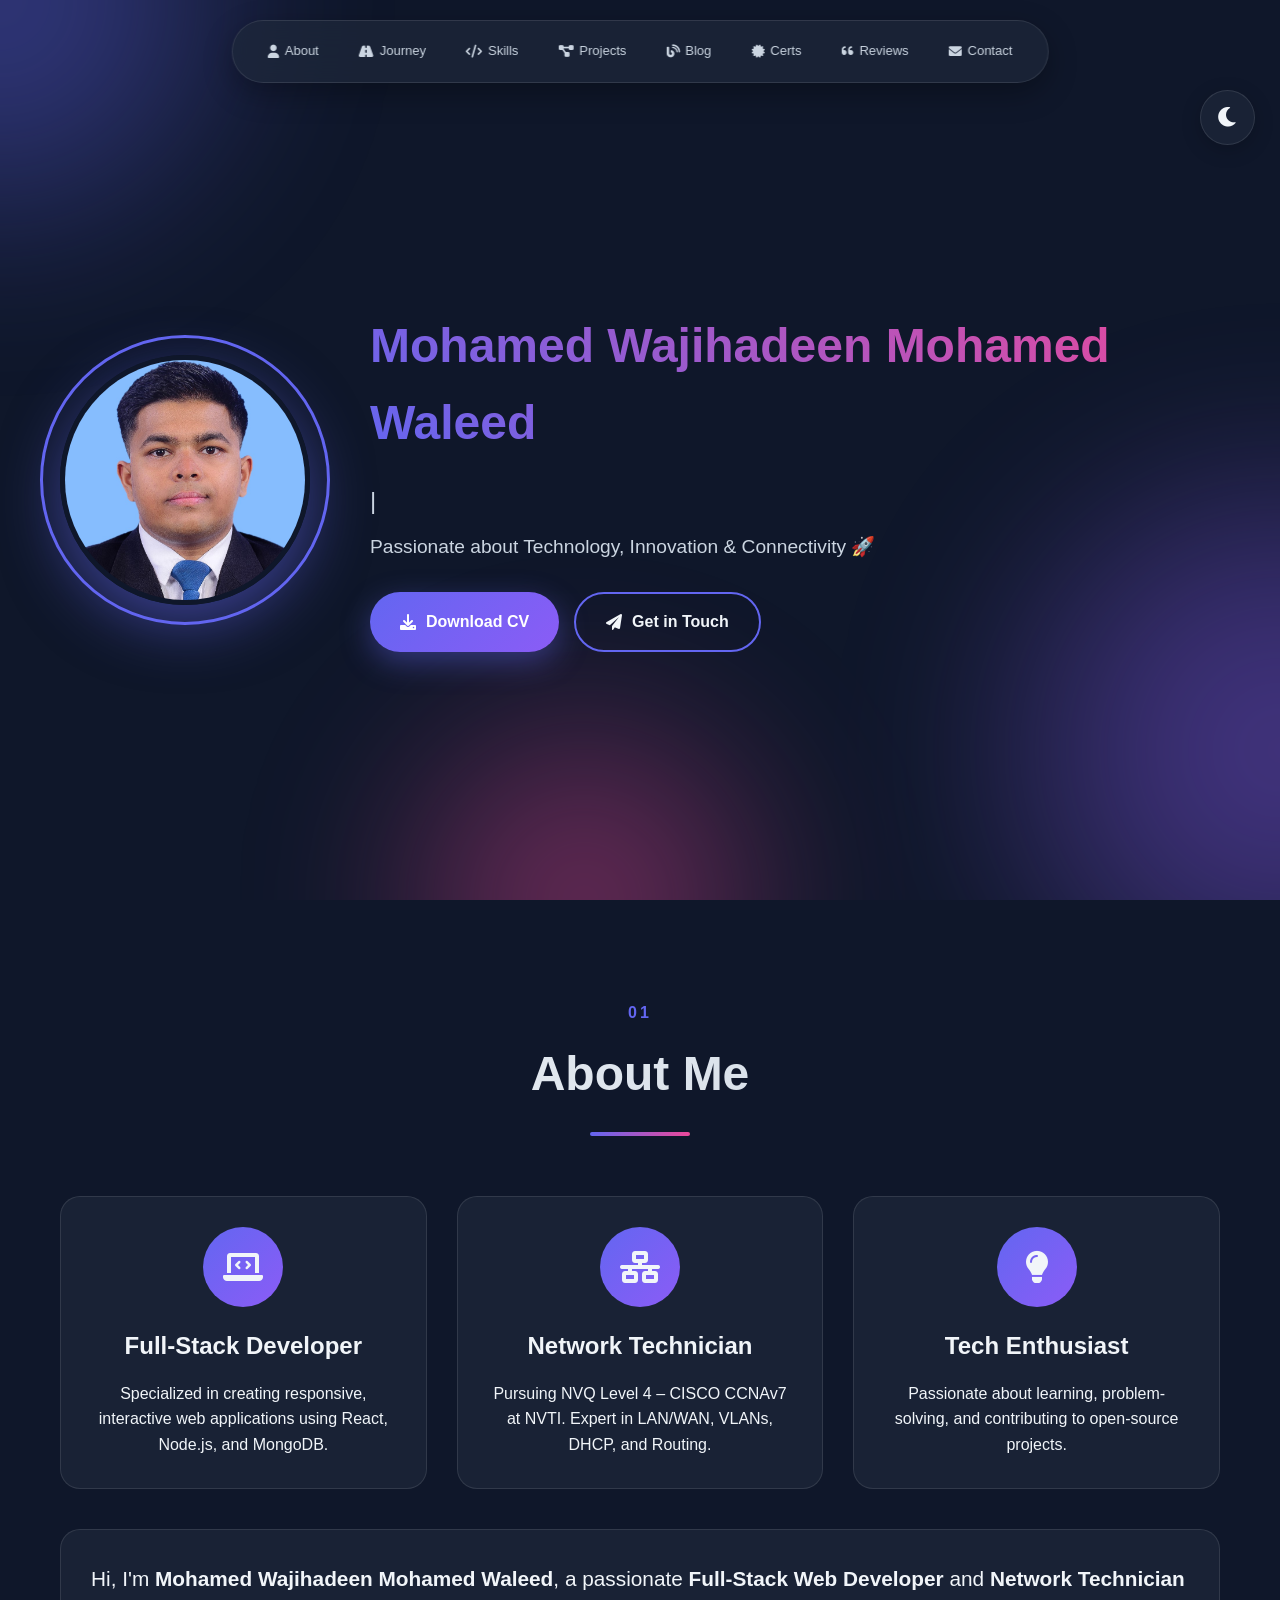
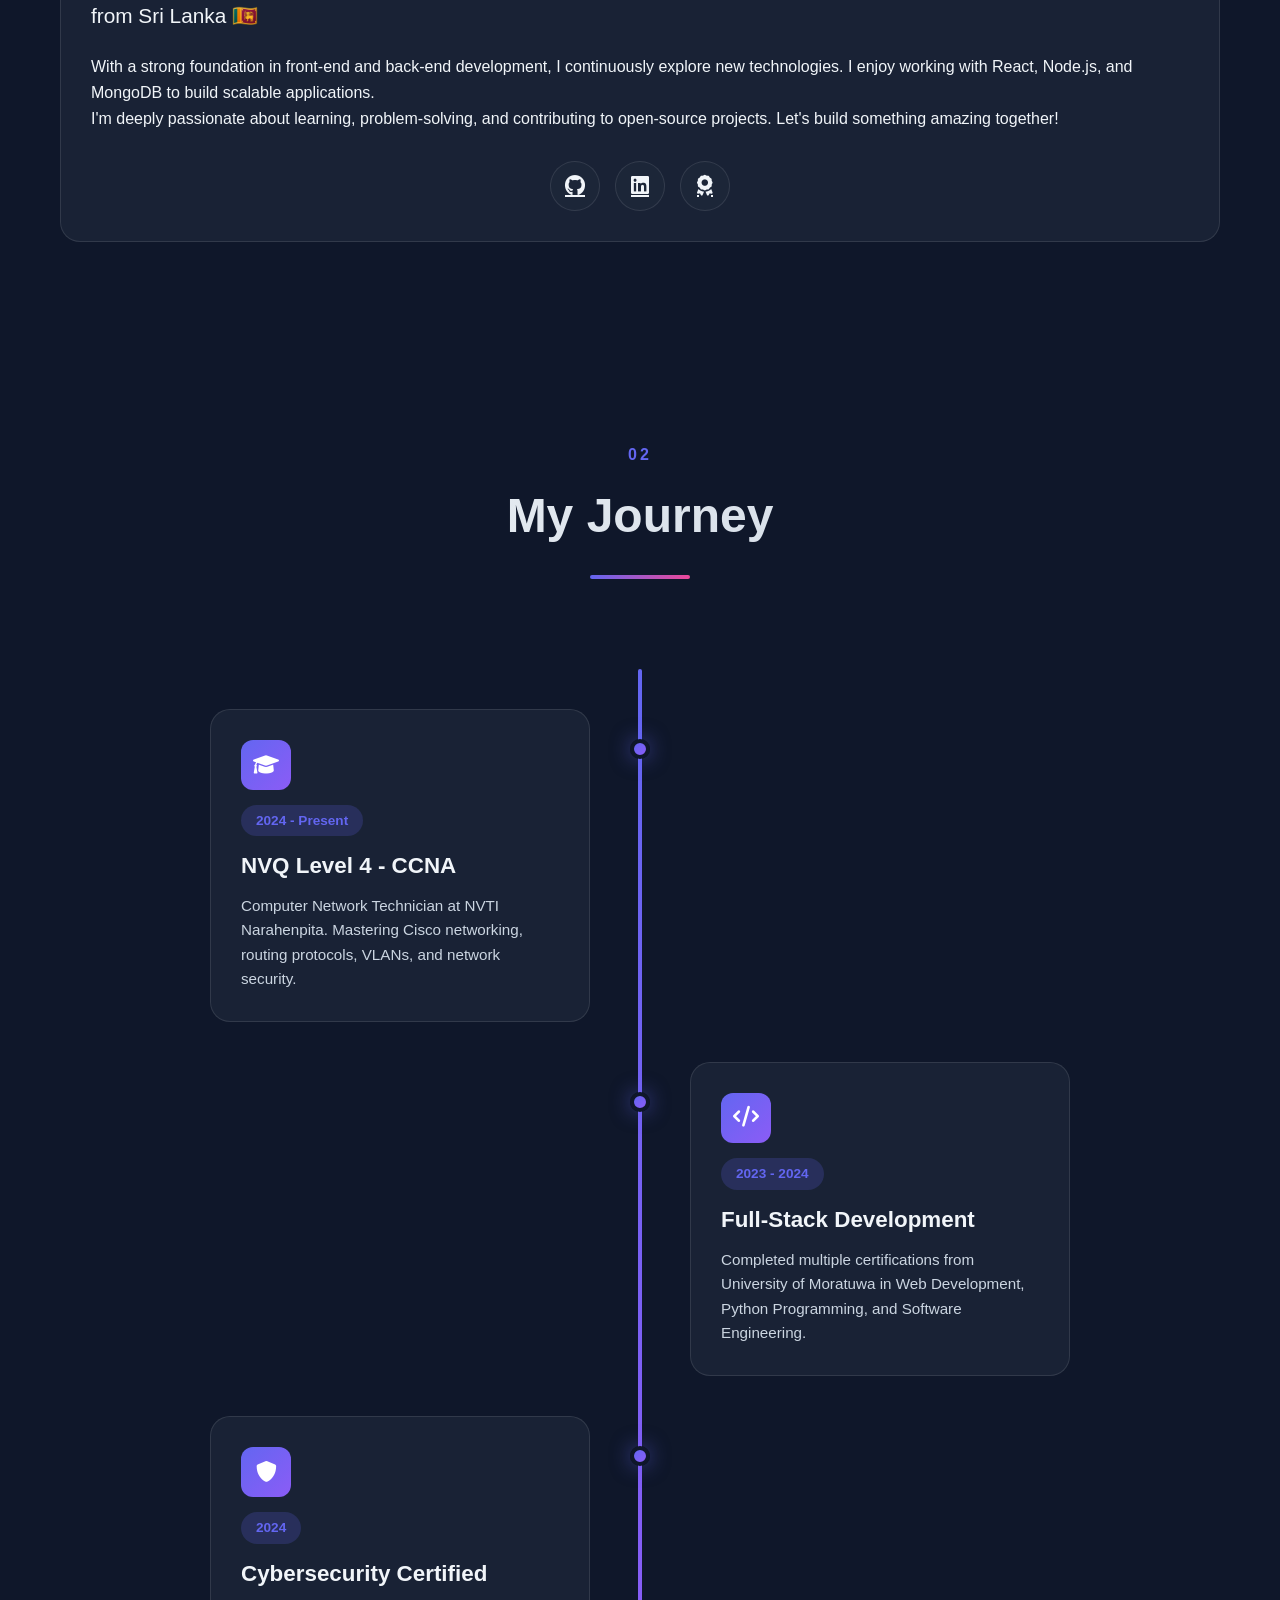
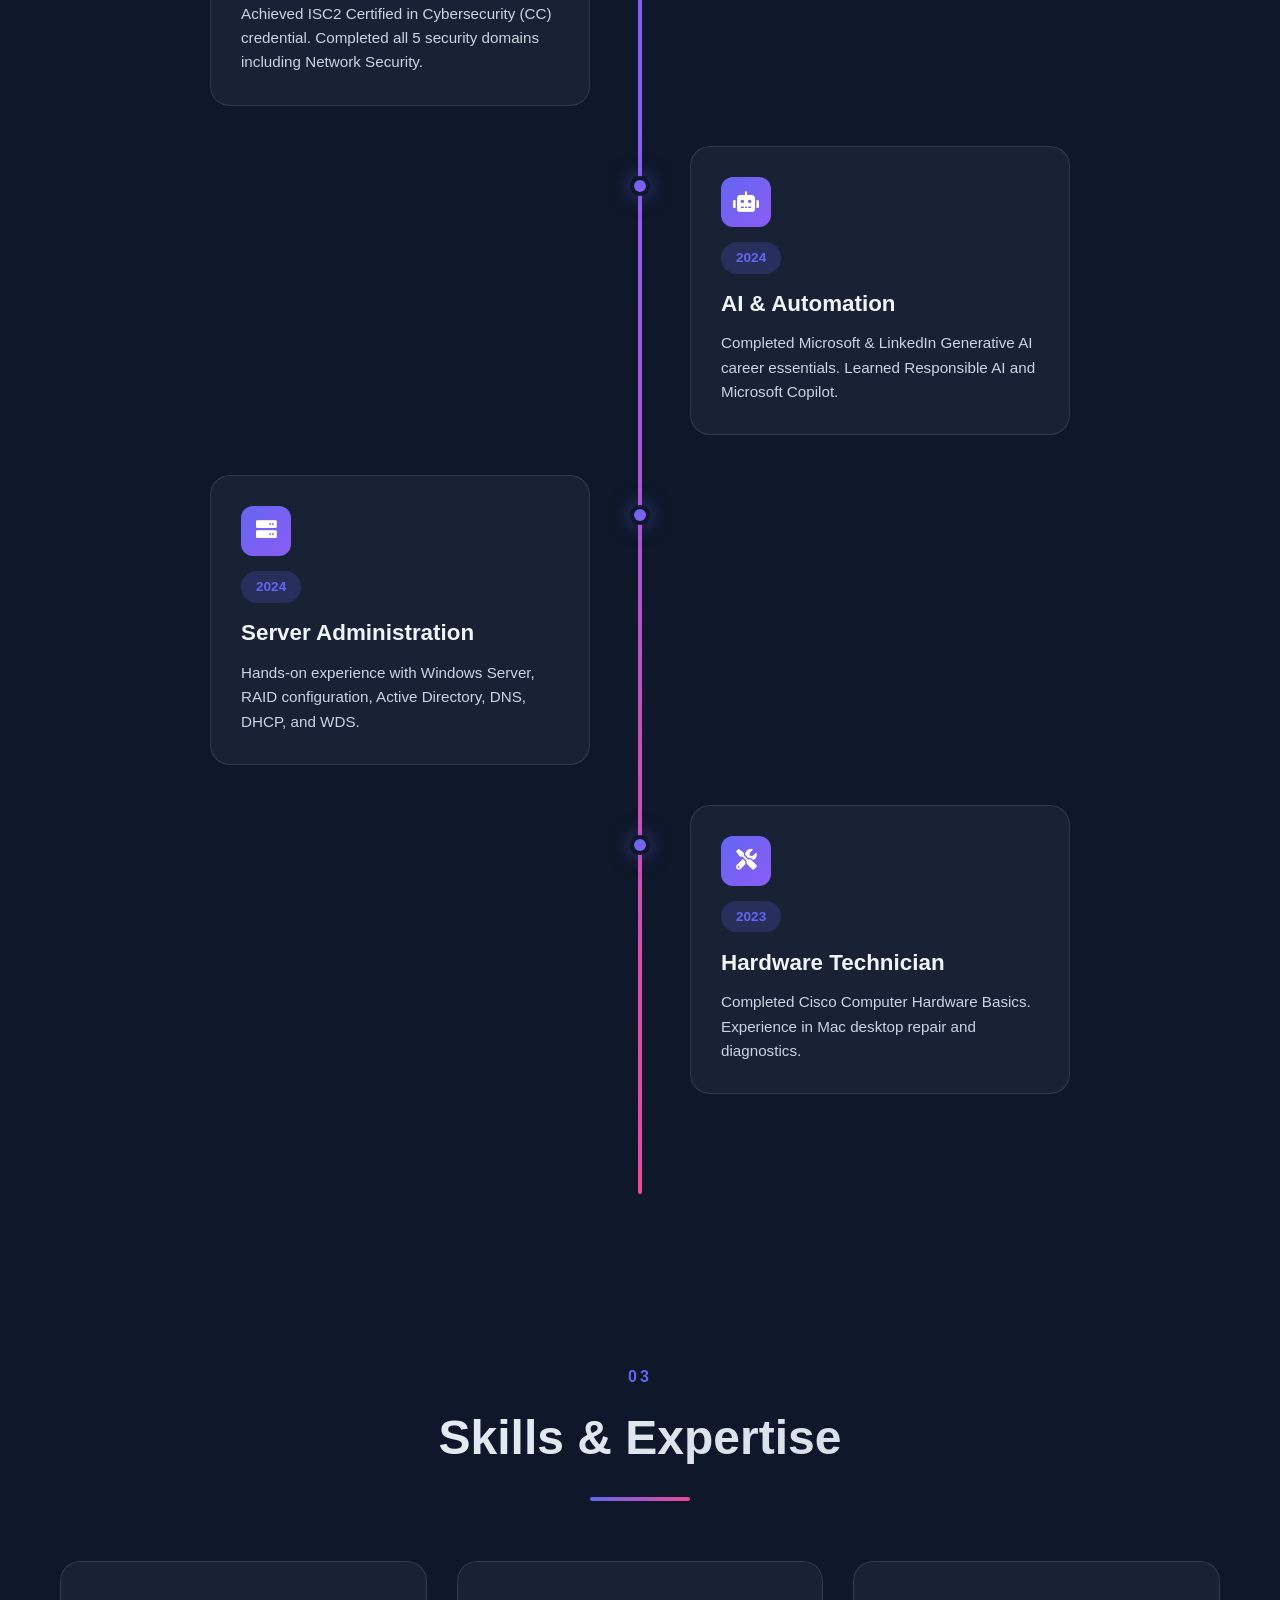
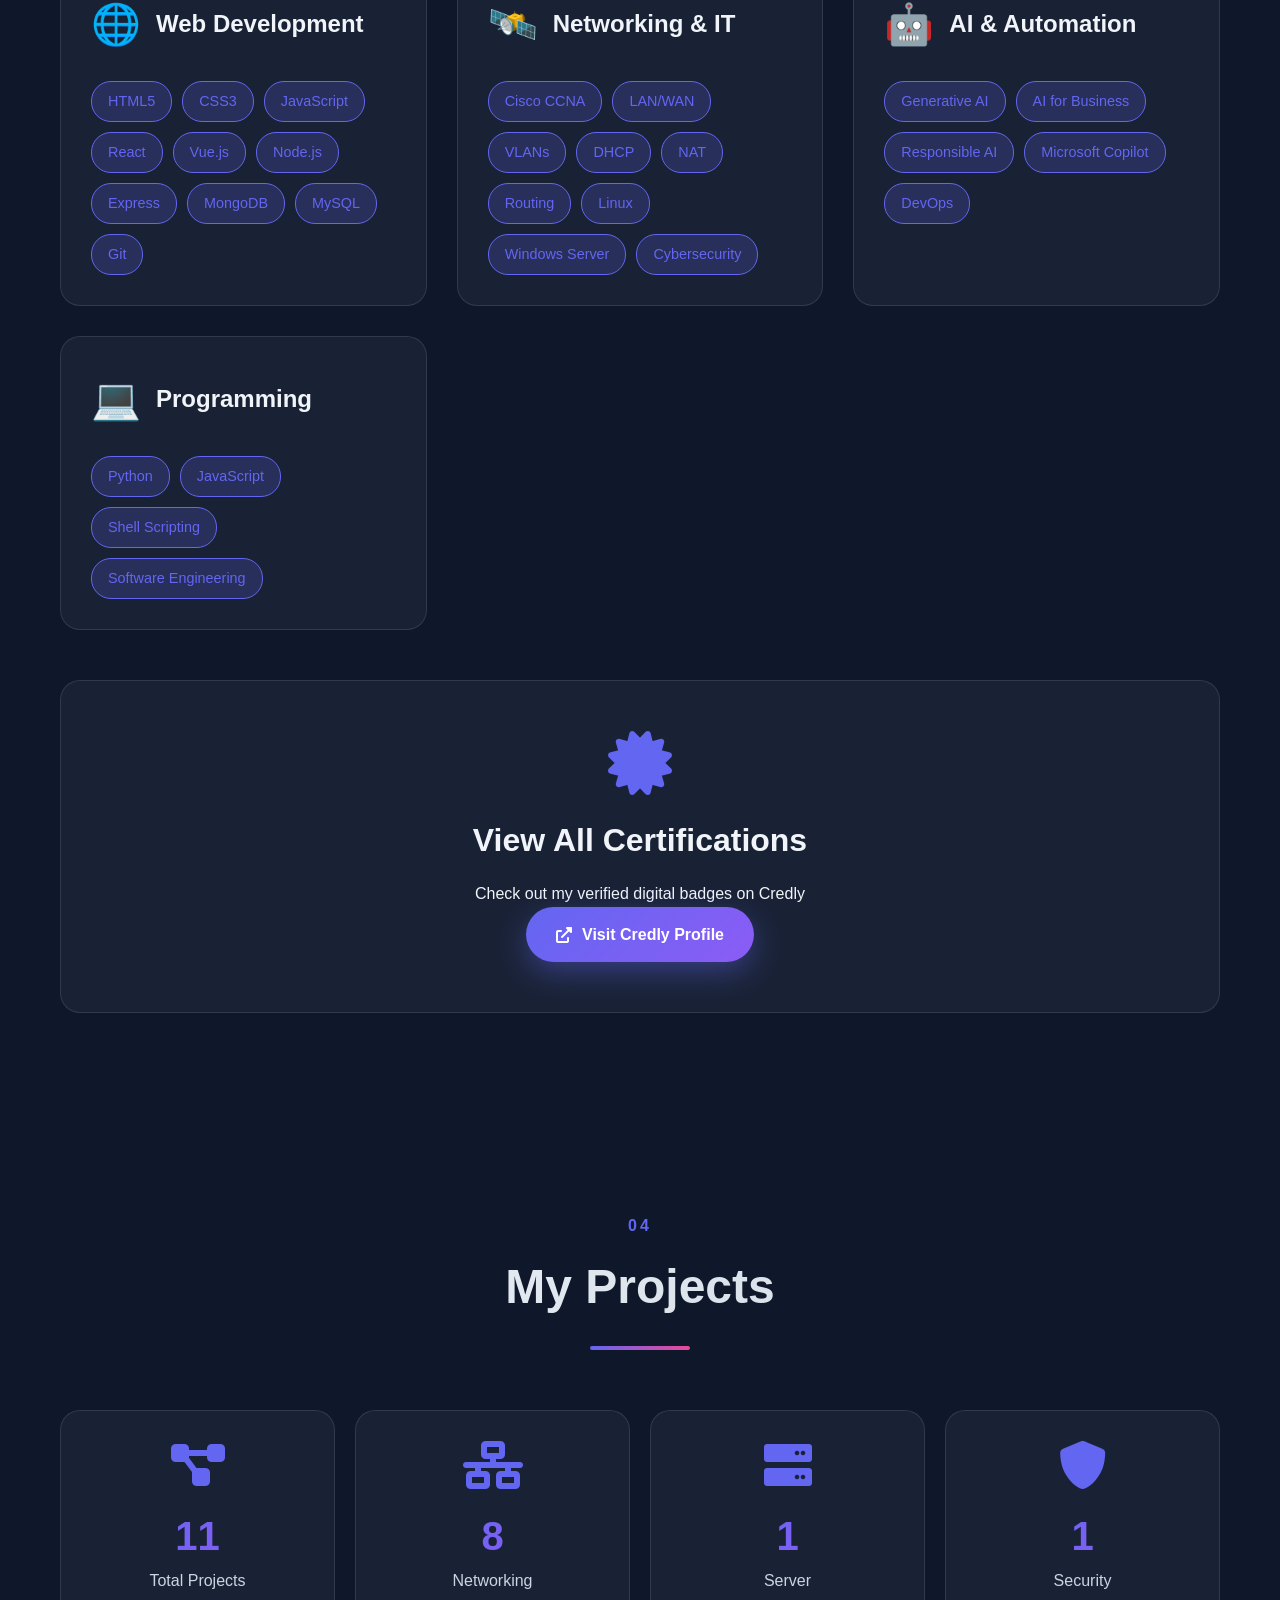
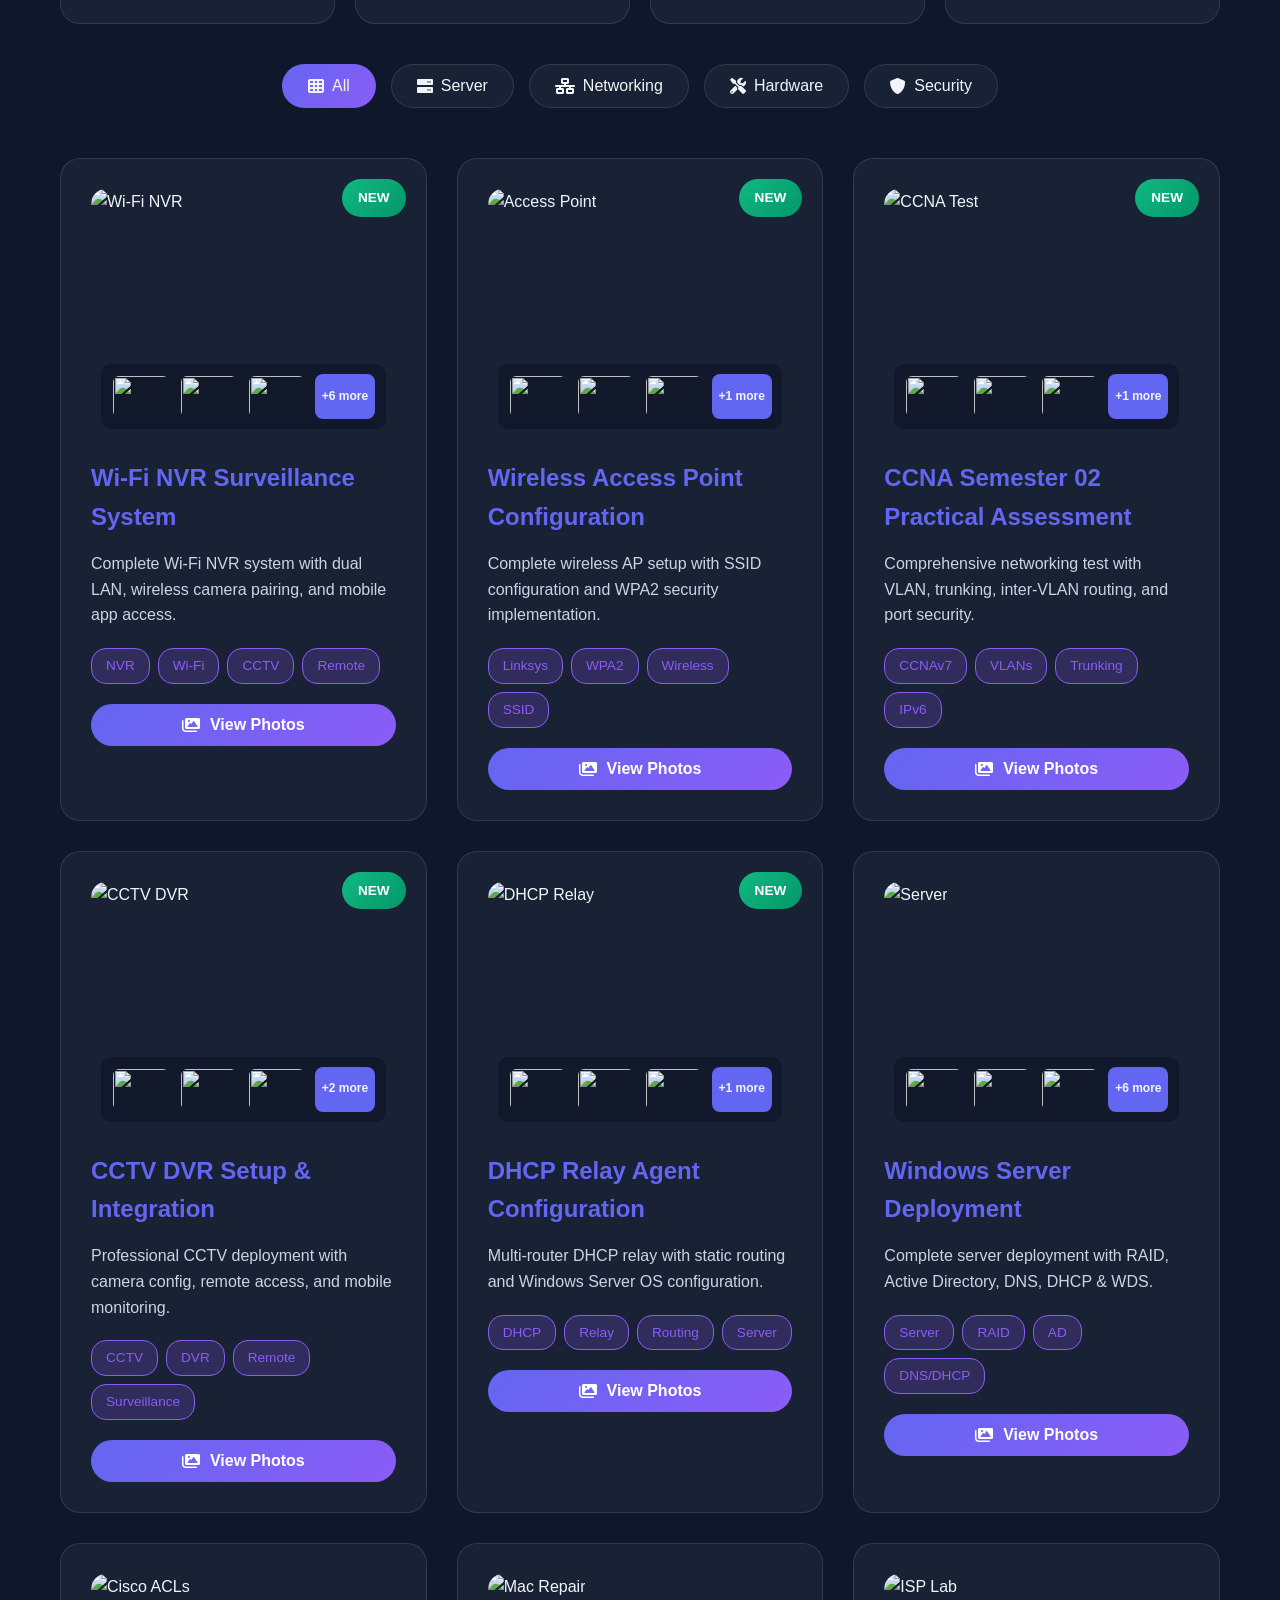
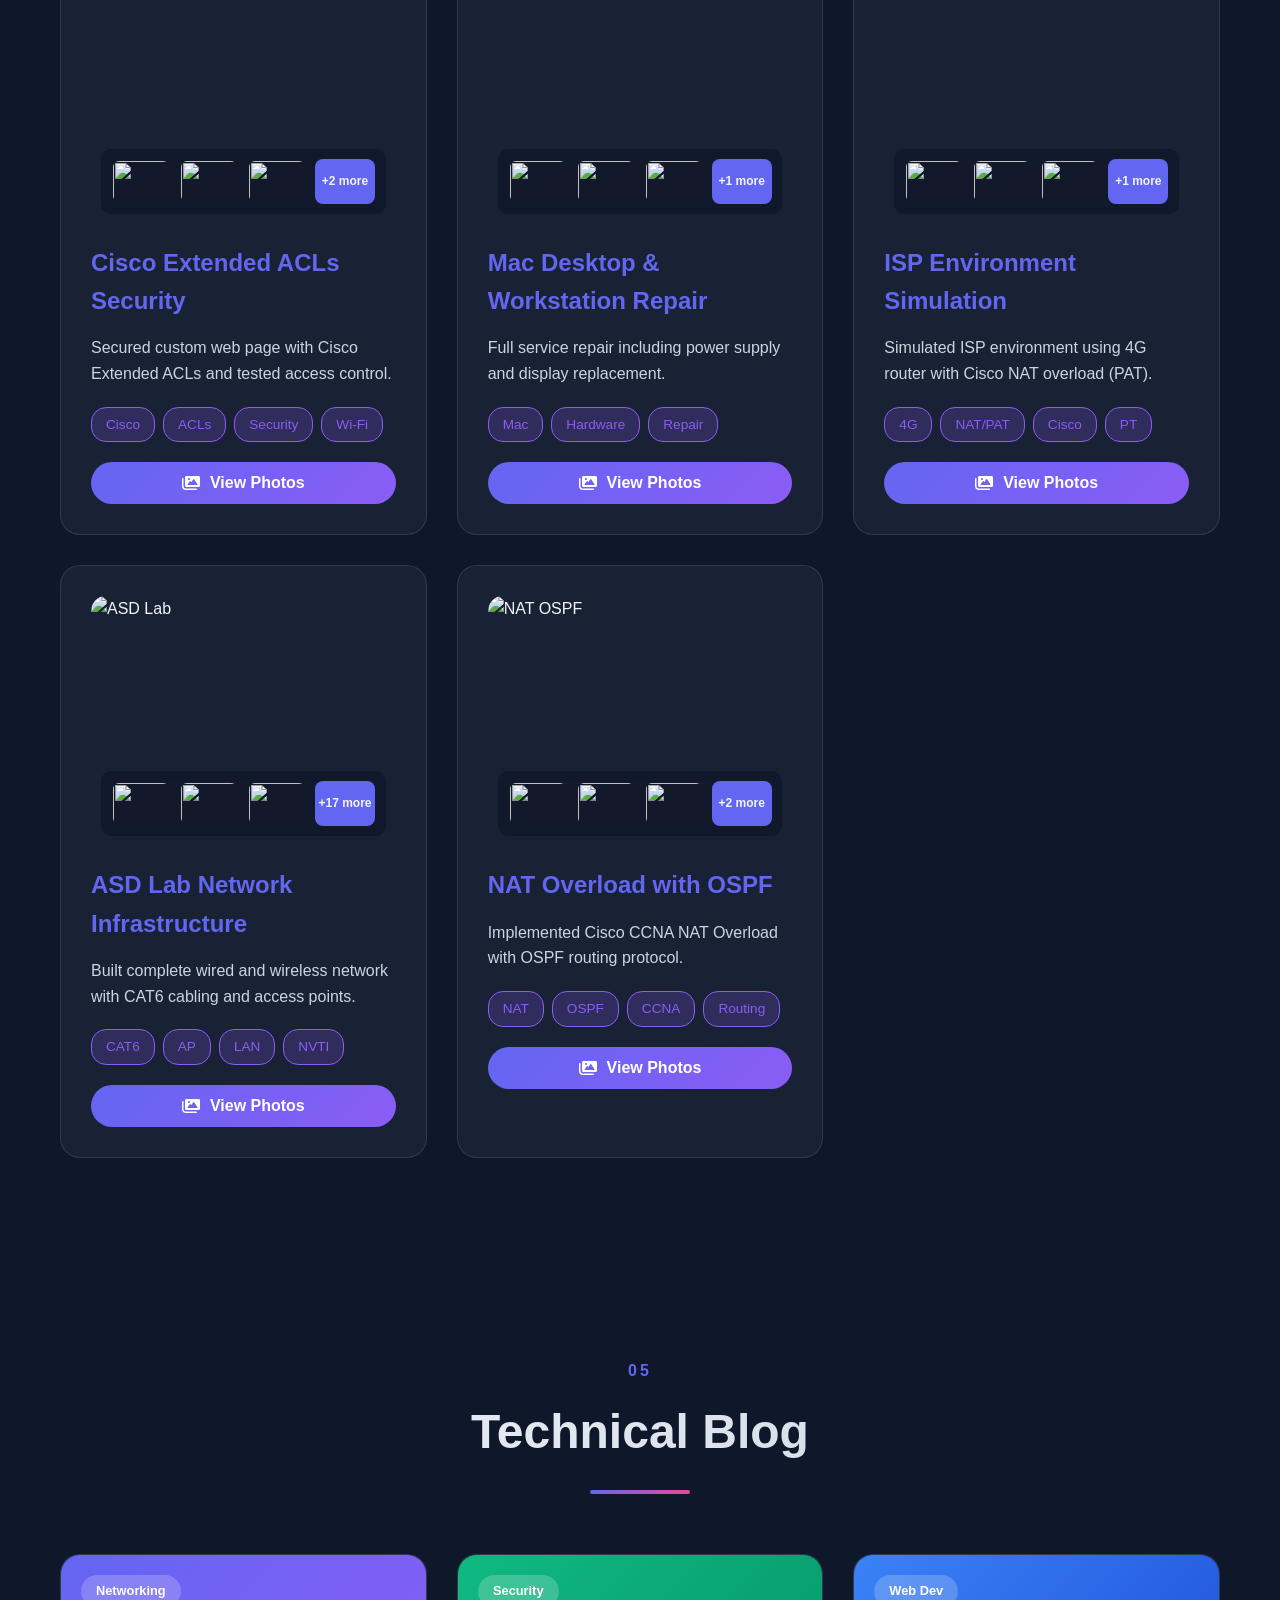
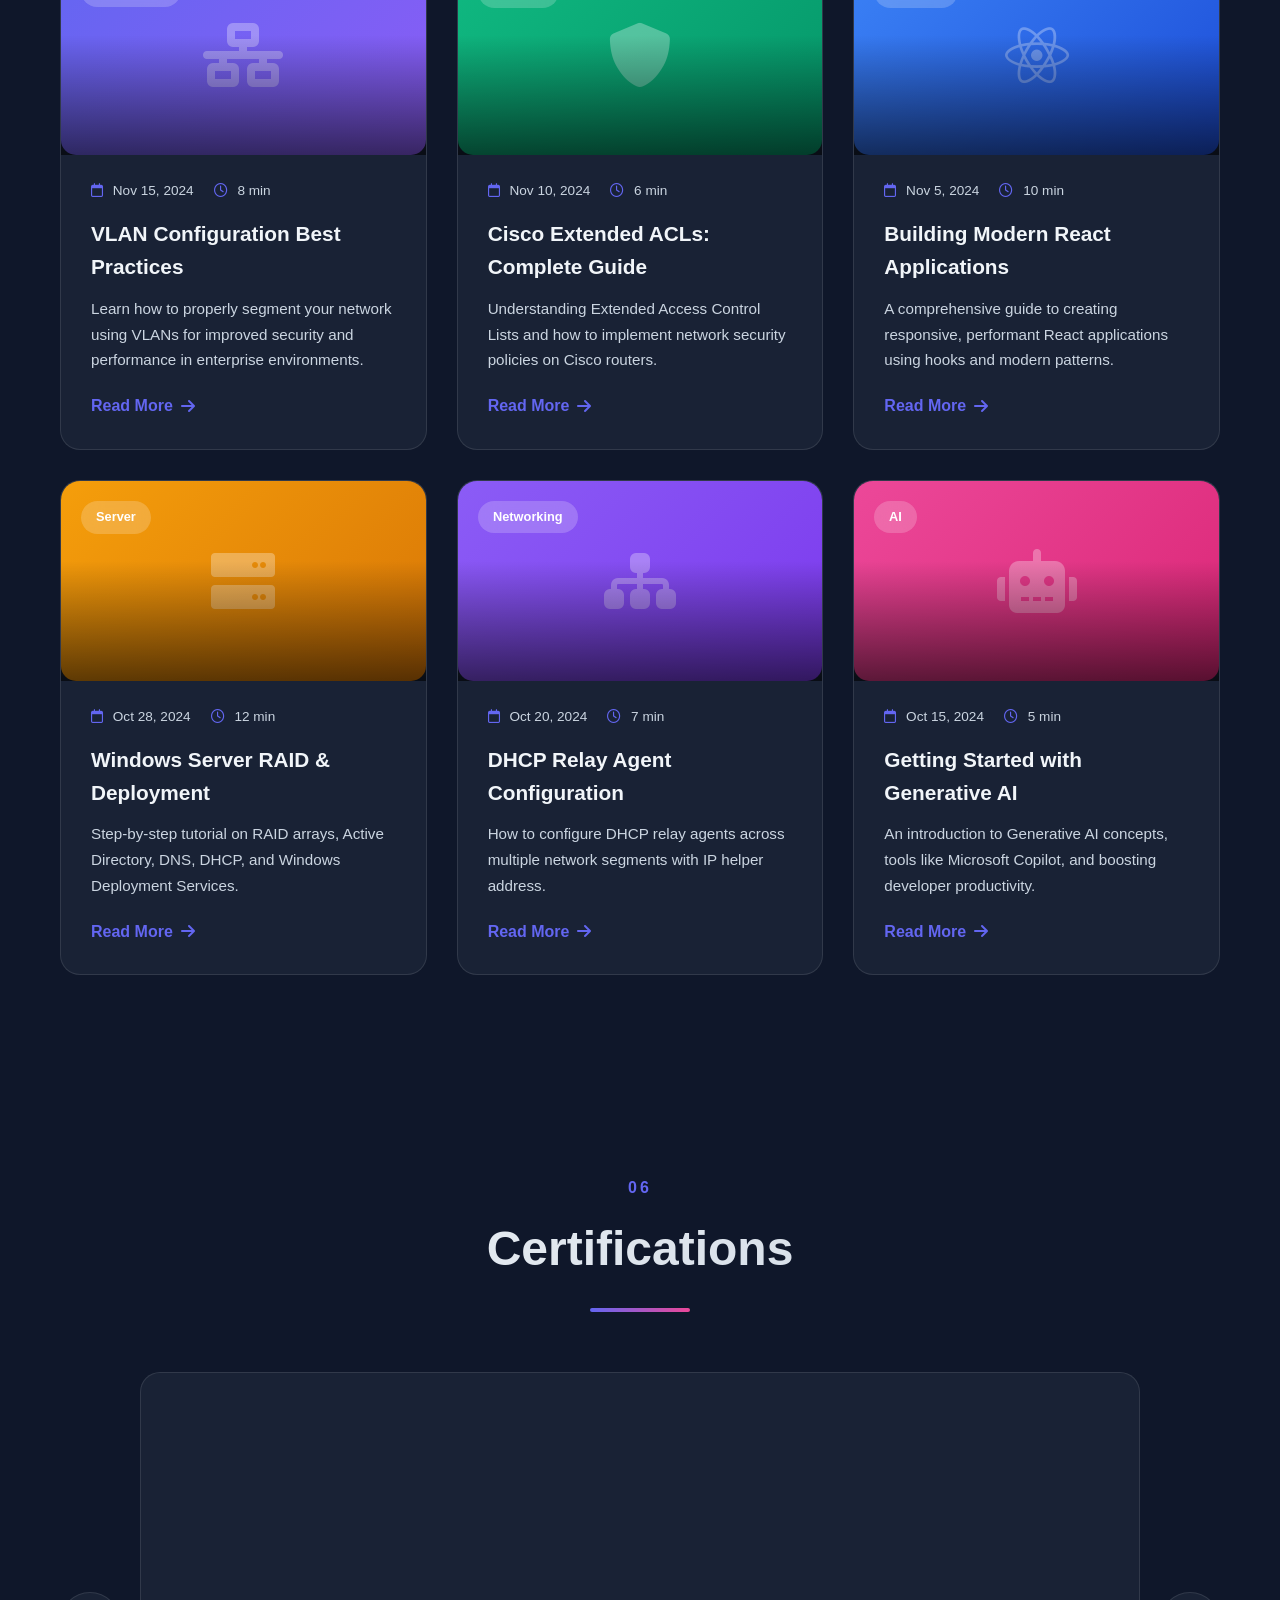
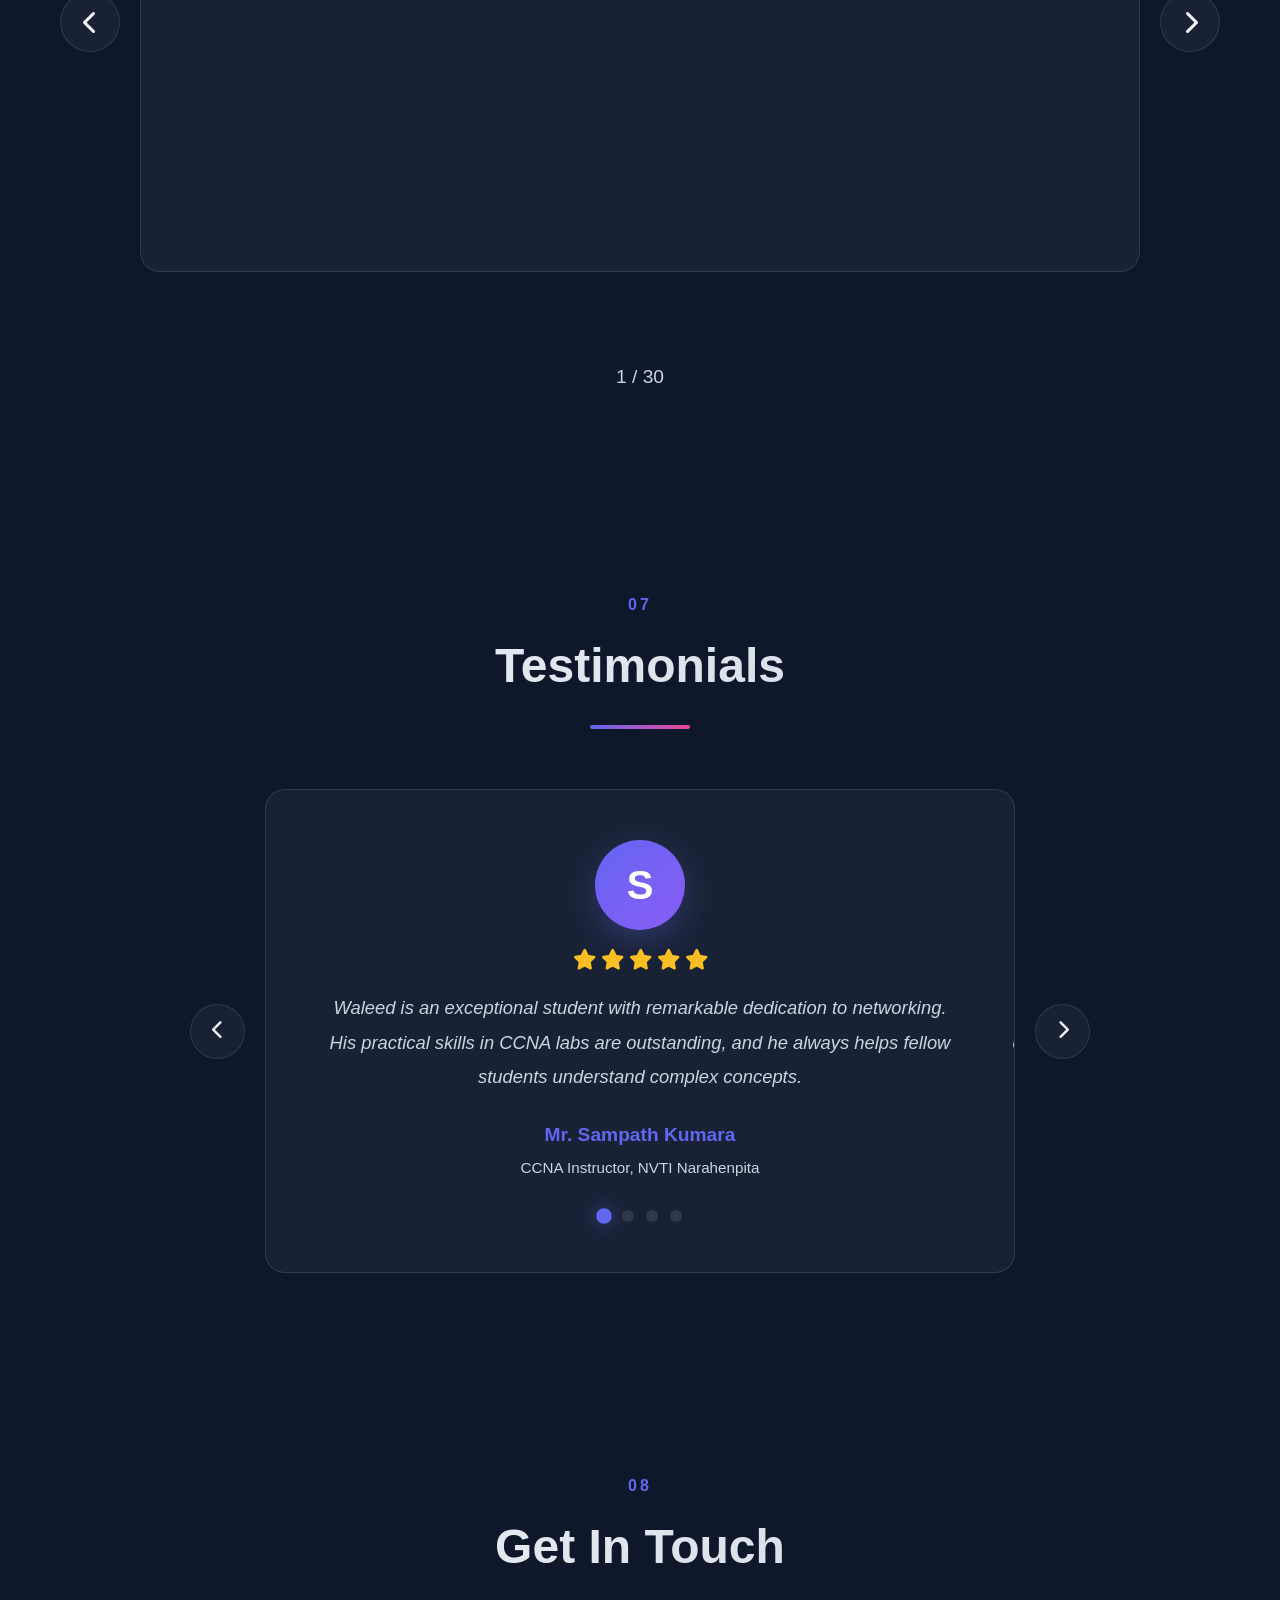
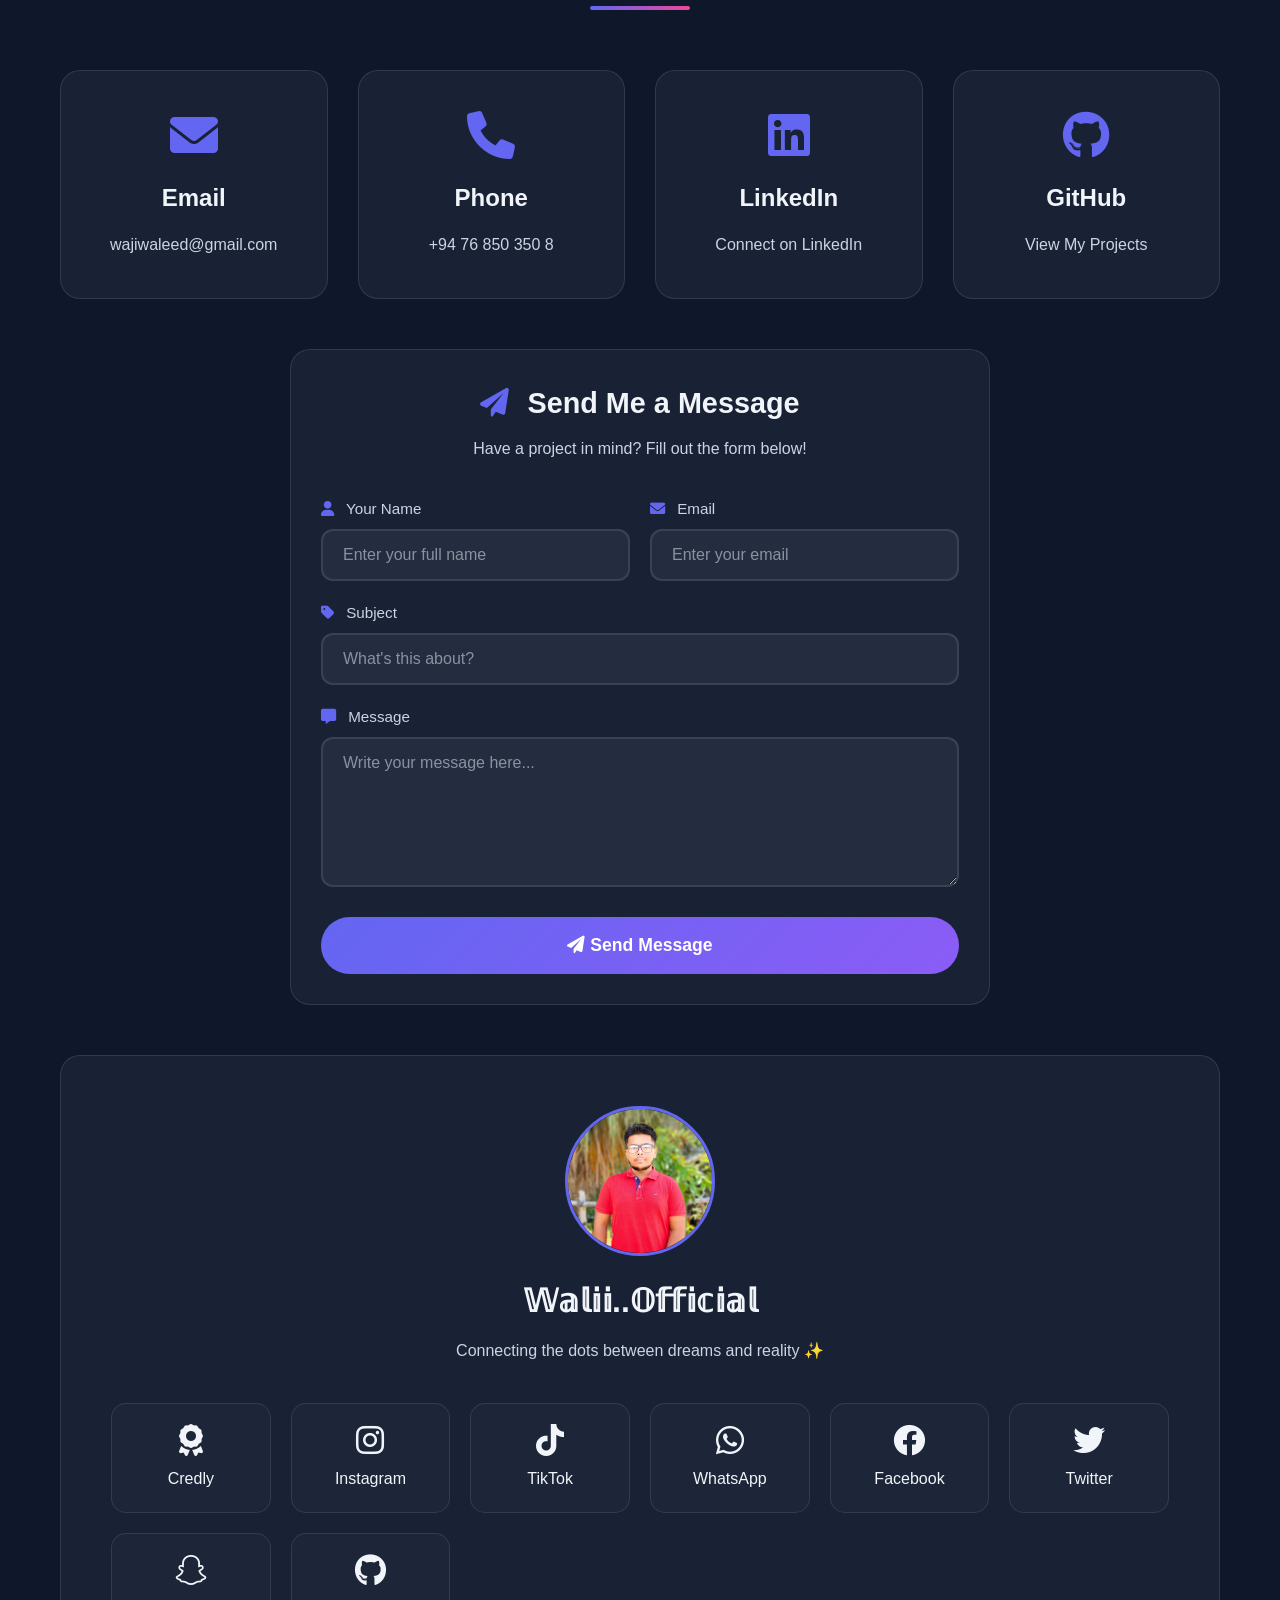
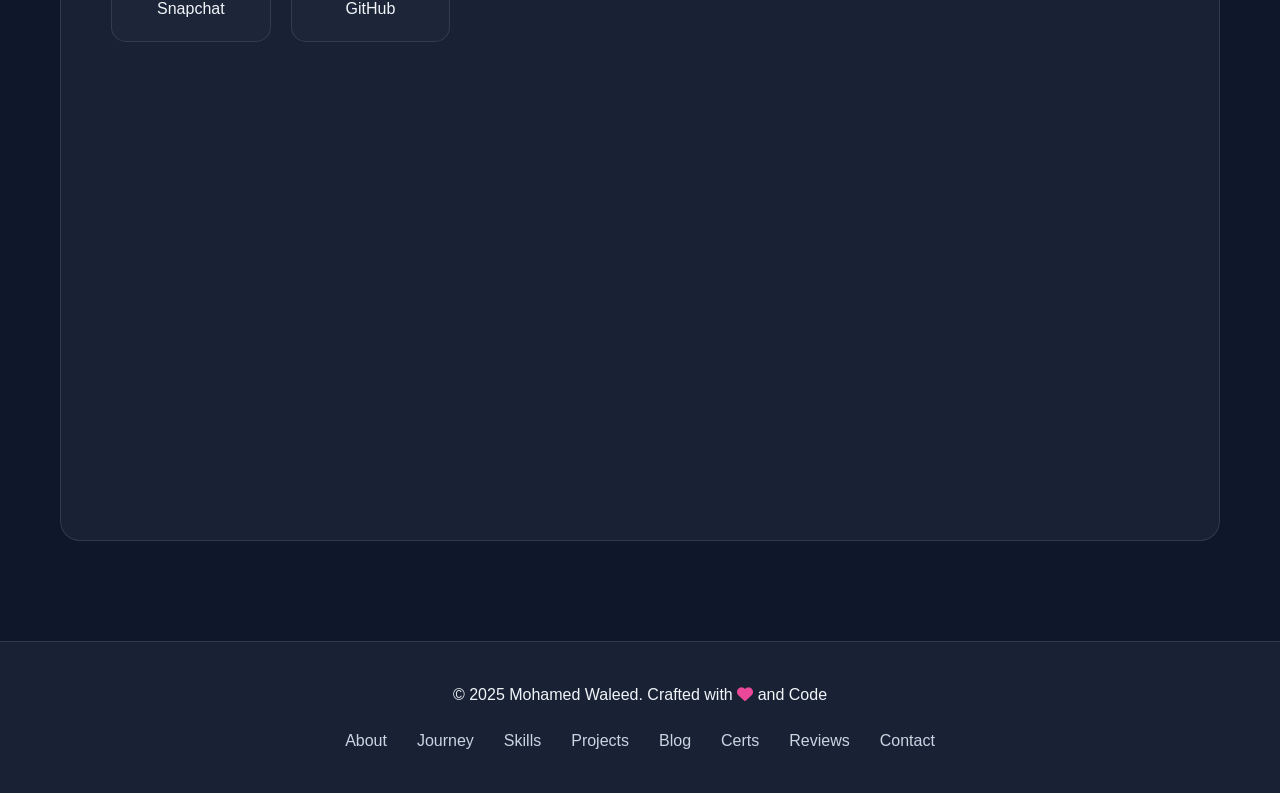
==== commit 8f2e6ee5: "Add files via upload" ====
--- a/index.html
+++ b/index.html
@@ -9,25 +9,9 @@
     <link href="https://cdnjs.cloudflare.com/ajax/libs/font-awesome/6.0.0-beta3/css/all.min.css" rel="stylesheet">
     <link rel="stylesheet" href="styles.css">
     <link rel="icon" href="https://portfolio-5ff36.web.app/assets/logo.png">
-    <!-- EmailJS SDK -->
     <script src="https://cdn.jsdelivr.net/npm/@emailjs/browser@3/dist/email.min.js"></script>
 </head>
 <body>
-    <!-- Loading Animation -->
-    <div class="loader" id="loader">
-        <div class="loader-content">
-            <div class="loader-logo">
-                <span class="logo-letter">M</span>
-                <span class="logo-letter">W</span>
-            </div>
-            <div class="loader-spinner"></div>
-            <p class="loader-text">Loading Portfolio...</p>
-            <div class="loader-progress">
-                <div class="loader-progress-bar"></div>
-            </div>
-        </div>
-    </div>
-
     <!-- Theme Toggle Button -->
     <button class="theme-toggle" id="themeToggle" title="Toggle Dark/Light Mode">
         <i class="fas fa-moon" id="themeIcon"></i>
@@ -52,7 +36,7 @@
         <a href="#contact" class="nav-link"><i class="fas fa-envelope"></i> Contact</a>
     </nav>
 
-    <!-- Header Section with Profile Picture -->
+    <!-- Header Section -->
     <header class="modern-header">
         <div class="container">
             <div class="header-content">
@@ -62,15 +46,13 @@
                         <img src="DSC6284_01.jpg" alt="Mohamed Waleed" class="profile-img">
                     </div>
                 </div>
-                
                 <div class="header-text">
-                    <h1 class="glitch-text" data-text="Mohamed Wajihadeen Mohamed Waleed">Mohamed Wajihadeen Mohamed Waleed</h1>
+                    <h1 class="glitch-text">Mohamed Wajihadeen Mohamed Waleed</h1>
                     <div class="typing-container">
                         <span class="typing-text"></span>
                         <span class="cursor">|</span>
                     </div>
                     <p class="subtitle">Passionate about Technology, Innovation & Connectivity 🚀</p>
-                    
                     <div class="header-buttons">
                         <a href="uploads/Waleed_CV.pdf" target="_blank" class="modern-btn primary-btn">
                             <i class="fas fa-download"></i> Download CV
@@ -92,44 +74,37 @@
                 <h2 class="section-title">About Me</h2>
                 <div class="title-underline"></div>
             </div>
-            
             <div class="about-grid">
                 <div class="about-card glass-card">
                     <div class="card-icon"><i class="fas fa-laptop-code"></i></div>
                     <h3>Full-Stack Developer</h3>
-                    <p>Specialized in creating responsive, interactive, and user-friendly web applications using modern technologies like React, Node.js, and MongoDB.</p>
-                </div>
-                
+                    <p>Specialized in creating responsive, interactive web applications using React, Node.js, and MongoDB.</p>
+                </div>
                 <div class="about-card glass-card">
                     <div class="card-icon"><i class="fas fa-network-wired"></i></div>
                     <h3>Network Technician</h3>
-                    <p>Pursuing NVQ Level 4 – Computer Network Technician (CISCO CCNAv7) at NVTI, Narahenpita. Expert in LAN/WAN, VLANs, DHCP, and Routing.</p>
-                </div>
-                
+                    <p>Pursuing NVQ Level 4 – CISCO CCNAv7 at NVTI. Expert in LAN/WAN, VLANs, DHCP, and Routing.</p>
+                </div>
                 <div class="about-card glass-card">
                     <div class="card-icon"><i class="fas fa-lightbulb"></i></div>
                     <h3>Tech Enthusiast</h3>
-                    <p>Passionate about learning, problem-solving, and contributing to open-source projects. Always exploring new technologies.</p>
-                </div>
-            </div>
-            
+                    <p>Passionate about learning, problem-solving, and contributing to open-source projects.</p>
+                </div>
+            </div>
             <div class="about-text glass-card">
-                <p class="highlight-text">
-                    Hi, I'm <strong>Mohamed Wajihadeen Mohamed Waleed</strong>, a passionate 
-                    <strong>Full-Stack Web Developer</strong> and <strong>Network Technician</strong> from Sri Lanka 🇱🇰
-                </p>
-                <p>With a strong foundation in front-end and back-end development, I continuously explore new technologies and frameworks to enhance my skills. I enjoy working with React, Node.js, and MongoDB to build scalable, modern full-stack applications.</p>
+                <p class="highlight-text">Hi, I'm <strong>Mohamed Wajihadeen Mohamed Waleed</strong>, a passionate <strong>Full-Stack Web Developer</strong> and <strong>Network Technician</strong> from Sri Lanka 🇱🇰</p>
+                <p>With a strong foundation in front-end and back-end development, I continuously explore new technologies. I enjoy working with React, Node.js, and MongoDB to build scalable applications.</p>
                 <p>I'm deeply passionate about learning, problem-solving, and contributing to open-source projects. Let's build something amazing together!</p>
                 <div class="social-links">
-                    <a href="https://github.com/MOHAMED2005WALEED" target="_blank" class="social-icon" aria-label="GitHub"><i class="fab fa-github"></i></a>
-                    <a href="https://www.linkedin.com/in/mohamed-waleed-669457227" target="_blank" class="social-icon" aria-label="LinkedIn"><i class="fab fa-linkedin"></i></a>
-                    <a href="https://www.credly.com/users/mohamed-wajihadeen-mohamed-waleed" target="_blank" class="social-icon" aria-label="Credly"><i class="fas fa-award"></i></a>
-                </div>
-            </div>
-        </div>
-    </section>
-
-    <!-- NEW: Timeline Section -->
+                    <a href="https://github.com/MOHAMED2005WALEED" target="_blank" class="social-icon"><i class="fab fa-github"></i></a>
+                    <a href="https://www.linkedin.com/in/mohamed-waleed-669457227" target="_blank" class="social-icon"><i class="fab fa-linkedin"></i></a>
+                    <a href="https://www.credly.com/users/mohamed-wajihadeen-mohamed-waleed" target="_blank" class="social-icon"><i class="fas fa-award"></i></a>
+                </div>
+            </div>
+        </div>
+    </section>
+
+    <!-- Timeline Section -->
     <section id="timeline" class="modern-section fade-in">
         <div class="container">
             <div class="section-header">
@@ -137,7 +112,6 @@
                 <h2 class="section-title">My Journey</h2>
                 <div class="title-underline"></div>
             </div>
-            
             <div class="timeline">
                 <div class="timeline-item">
                     <div class="timeline-dot"></div>
@@ -148,7 +122,6 @@
                         <p>Computer Network Technician at NVTI Narahenpita. Mastering Cisco networking, routing protocols, VLANs, and network security.</p>
                     </div>
                 </div>
-                
                 <div class="timeline-item">
                     <div class="timeline-dot"></div>
                     <div class="glass-card timeline-content">
@@ -158,44 +131,40 @@
                         <p>Completed multiple certifications from University of Moratuwa in Web Development, Python Programming, and Software Engineering.</p>
                     </div>
                 </div>
-                
                 <div class="timeline-item">
                     <div class="timeline-dot"></div>
                     <div class="glass-card timeline-content">
                         <div class="timeline-icon"><i class="fas fa-shield-alt"></i></div>
                         <span class="timeline-date">2024</span>
                         <h3>Cybersecurity Certified</h3>
-                        <p>Achieved ISC2 Certified in Cybersecurity (CC) credential. Completed all 5 security domains including Network Security and Access Controls.</p>
-                    </div>
-                </div>
-                
+                        <p>Achieved ISC2 Certified in Cybersecurity (CC) credential. Completed all 5 security domains including Network Security.</p>
+                    </div>
+                </div>
                 <div class="timeline-item">
                     <div class="timeline-dot"></div>
                     <div class="glass-card timeline-content">
                         <div class="timeline-icon"><i class="fas fa-robot"></i></div>
                         <span class="timeline-date">2024</span>
                         <h3>AI & Automation</h3>
-                        <p>Completed Microsoft & LinkedIn Generative AI career essentials. Learned Responsible AI practices and Microsoft Copilot integration.</p>
-                    </div>
-                </div>
-                
+                        <p>Completed Microsoft & LinkedIn Generative AI career essentials. Learned Responsible AI and Microsoft Copilot.</p>
+                    </div>
+                </div>
                 <div class="timeline-item">
                     <div class="timeline-dot"></div>
                     <div class="glass-card timeline-content">
                         <div class="timeline-icon"><i class="fas fa-server"></i></div>
                         <span class="timeline-date">2024</span>
                         <h3>Server Administration</h3>
-                        <p>Hands-on experience with Windows Server, RAID configuration, Active Directory, DNS, DHCP, and Windows Deployment Services.</p>
-                    </div>
-                </div>
-                
+                        <p>Hands-on experience with Windows Server, RAID configuration, Active Directory, DNS, DHCP, and WDS.</p>
+                    </div>
+                </div>
                 <div class="timeline-item">
                     <div class="timeline-dot"></div>
                     <div class="glass-card timeline-content">
                         <div class="timeline-icon"><i class="fas fa-tools"></i></div>
                         <span class="timeline-date">2023</span>
                         <h3>Hardware Technician</h3>
-                        <p>Completed Cisco Computer Hardware Basics certification. Experience in Mac desktop repair, power supply replacement, and diagnostics.</p>
+                        <p>Completed Cisco Computer Hardware Basics. Experience in Mac desktop repair and diagnostics.</p>
                     </div>
                 </div>
             </div>
@@ -210,77 +179,42 @@
                 <h2 class="section-title">Skills & Expertise</h2>
                 <div class="title-underline"></div>
             </div>
-            
             <div class="skills-container">
                 <div class="skill-category glass-card">
-                    <div class="category-header">
-                        <span class="category-icon">🌐</span>
-                        <h3>Web Development</h3>
-                    </div>
+                    <div class="category-header"><span class="category-icon">🌐</span><h3>Web Development</h3></div>
                     <div class="skills-list">
-                        <span class="skill-tag">HTML5</span>
-                        <span class="skill-tag">CSS3</span>
-                        <span class="skill-tag">JavaScript</span>
-                        <span class="skill-tag">React</span>
-                        <span class="skill-tag">Vue.js</span>
-                        <span class="skill-tag">Node.js</span>
-                        <span class="skill-tag">Express</span>
-                        <span class="skill-tag">MongoDB</span>
-                        <span class="skill-tag">MySQL</span>
-                        <span class="skill-tag">Git</span>
-                    </div>
-                </div>
-
+                        <span class="skill-tag">HTML5</span><span class="skill-tag">CSS3</span><span class="skill-tag">JavaScript</span>
+                        <span class="skill-tag">React</span><span class="skill-tag">Vue.js</span><span class="skill-tag">Node.js</span>
+                        <span class="skill-tag">Express</span><span class="skill-tag">MongoDB</span><span class="skill-tag">MySQL</span><span class="skill-tag">Git</span>
+                    </div>
+                </div>
                 <div class="skill-category glass-card">
-                    <div class="category-header">
-                        <span class="category-icon">🛰️</span>
-                        <h3>Networking & IT</h3>
-                    </div>
+                    <div class="category-header"><span class="category-icon">🛰️</span><h3>Networking & IT</h3></div>
                     <div class="skills-list">
-                        <span class="skill-tag">Cisco CCNA</span>
-                        <span class="skill-tag">LAN/WAN</span>
-                        <span class="skill-tag">VLANs</span>
-                        <span class="skill-tag">DHCP</span>
-                        <span class="skill-tag">NAT</span>
-                        <span class="skill-tag">Routing</span>
-                        <span class="skill-tag">Linux</span>
-                        <span class="skill-tag">Windows Server</span>
-                        <span class="skill-tag">Cybersecurity</span>
-                    </div>
-                </div>
-
+                        <span class="skill-tag">Cisco CCNA</span><span class="skill-tag">LAN/WAN</span><span class="skill-tag">VLANs</span>
+                        <span class="skill-tag">DHCP</span><span class="skill-tag">NAT</span><span class="skill-tag">Routing</span>
+                        <span class="skill-tag">Linux</span><span class="skill-tag">Windows Server</span><span class="skill-tag">Cybersecurity</span>
+                    </div>
+                </div>
                 <div class="skill-category glass-card">
-                    <div class="category-header">
-                        <span class="category-icon">🤖</span>
-                        <h3>AI & Automation</h3>
-                    </div>
+                    <div class="category-header"><span class="category-icon">🤖</span><h3>AI & Automation</h3></div>
                     <div class="skills-list">
-                        <span class="skill-tag">Generative AI</span>
-                        <span class="skill-tag">AI for Business</span>
-                        <span class="skill-tag">Responsible AI</span>
-                        <span class="skill-tag">Microsoft Copilot</span>
-                        <span class="skill-tag">DevOps</span>
-                    </div>
-                </div>
-
+                        <span class="skill-tag">Generative AI</span><span class="skill-tag">AI for Business</span>
+                        <span class="skill-tag">Responsible AI</span><span class="skill-tag">Microsoft Copilot</span><span class="skill-tag">DevOps</span>
+                    </div>
+                </div>
                 <div class="skill-category glass-card">
-                    <div class="category-header">
-                        <span class="category-icon">💻</span>
-                        <h3>Programming</h3>
-                    </div>
+                    <div class="category-header"><span class="category-icon">💻</span><h3>Programming</h3></div>
                     <div class="skills-list">
-                        <span class="skill-tag">Python</span>
-                        <span class="skill-tag">JavaScript</span>
-                        <span class="skill-tag">Shell Scripting</span>
-                        <span class="skill-tag">Software Engineering</span>
-                    </div>
-                </div>
-            </div>
-
+                        <span class="skill-tag">Python</span><span class="skill-tag">JavaScript</span>
+                        <span class="skill-tag">Shell Scripting</span><span class="skill-tag">Software Engineering</span>
+                    </div>
+                </div>
+            </div>
             <div class="credly-cta glass-card">
                 <i class="fas fa-certificate credly-icon"></i>
                 <h3>View All Certifications</h3>
-                <p>Check out my verified digital badges and certifications on Credly</p>
+                <p>Check out my verified digital badges on Credly</p>
                 <a href="https://www.credly.com/users/mohamed-wajihadeen-mohamed-waleed" target="_blank" class="modern-btn primary-btn">
                     <i class="fas fa-external-link-alt"></i> Visit Credly Profile
                 </a>
@@ -288,10 +222,236 @@
         </div>
     </section>
 
-    <!-- Projects Section - Keep your existing projects section here -->
-    <!-- ... Your existing projects section code ... -->
-
-    <!-- NEW: Blog Section -->
+    <!-- Projects Section -->
+    <section id="projects" class="modern-section fade-in">
+        <div class="container">
+            <div class="section-header">
+                <span class="section-number">04</span>
+                <h2 class="section-title">My Projects</h2>
+                <div class="title-underline"></div>
+            </div>
+            <div class="project-stats">
+                <div class="stat-card glass-card"><i class="fas fa-project-diagram"></i><h3>11</h3><p>Total Projects</p></div>
+                <div class="stat-card glass-card"><i class="fas fa-network-wired"></i><h3>8</h3><p>Networking</p></div>
+                <div class="stat-card glass-card"><i class="fas fa-server"></i><h3>1</h3><p>Server</p></div>
+                <div class="stat-card glass-card"><i class="fas fa-shield-alt"></i><h3>1</h3><p>Security</p></div>
+            </div>
+            <div class="projects-filter">
+                <button class="filter-btn active" data-filter="all"><i class="fas fa-th"></i> All</button>
+                <button class="filter-btn" data-filter="server"><i class="fas fa-server"></i> Server</button>
+                <button class="filter-btn" data-filter="networking"><i class="fas fa-network-wired"></i> Networking</button>
+                <button class="filter-btn" data-filter="hardware"><i class="fas fa-tools"></i> Hardware</button>
+                <button class="filter-btn" data-filter="security"><i class="fas fa-shield-alt"></i> Security</button>
+            </div>
+            <div class="projects-grid">
+                <!-- Project 1: Wi-Fi NVR -->
+                <div class="project-item glass-card" data-category="networking">
+                    <div class="project-badge">NEW</div>
+                    <div class="project-images">
+                        <img src="projects/nvr1.jpg" alt="Wi-Fi NVR" class="project-main-img">
+                        <div class="project-gallery">
+                            <img src="projects/nvr1.jpg" onclick="openProjectModal('nvr', 0)">
+                            <img src="projects/nvr2.jpg" onclick="openProjectModal('nvr', 1)">
+                            <img src="projects/nvr3.jpg" onclick="openProjectModal('nvr', 2)">
+                            <span class="more-photos" onclick="openProjectModal('nvr', 0)">+6 more</span>
+                        </div>
+                    </div>
+                    <div class="project-info">
+                        <h3>Wi-Fi NVR Surveillance System</h3>
+                        <p>Complete Wi-Fi NVR system with dual LAN, wireless camera pairing, and mobile app access.</p>
+                        <div class="project-tags"><span>NVR</span><span>Wi-Fi</span><span>CCTV</span><span>Remote</span></div>
+                        <button class="view-project-btn" onclick="openProjectModal('nvr', 0)"><i class="fas fa-images"></i> View Photos</button>
+                    </div>
+                </div>
+                <!-- Project 2: Access Point -->
+                <div class="project-item glass-card" data-category="networking">
+                    <div class="project-badge">NEW</div>
+                    <div class="project-images">
+                        <img src="projects/ap1.jpg" alt="Access Point" class="project-main-img">
+                        <div class="project-gallery">
+                            <img src="projects/ap1.jpg" onclick="openProjectModal('accesspoint', 0)">
+                            <img src="projects/ap2.jpg" onclick="openProjectModal('accesspoint', 1)">
+                            <img src="projects/ap3.jpg" onclick="openProjectModal('accesspoint', 2)">
+                            <span class="more-photos" onclick="openProjectModal('accesspoint', 0)">+1 more</span>
+                        </div>
+                    </div>
+                    <div class="project-info">
+                        <h3>Wireless Access Point Configuration</h3>
+                        <p>Complete wireless AP setup with SSID configuration and WPA2 security implementation.</p>
+                        <div class="project-tags"><span>Linksys</span><span>WPA2</span><span>Wireless</span><span>SSID</span></div>
+                        <button class="view-project-btn" onclick="openProjectModal('accesspoint', 0)"><i class="fas fa-images"></i> View Photos</button>
+                    </div>
+                </div>
+                <!-- Project 3: CCNA Test -->
+                <div class="project-item glass-card" data-category="networking">
+                    <div class="project-badge">NEW</div>
+                    <div class="project-images">
+                        <img src="projects/ccna1.jpg" alt="CCNA Test" class="project-main-img">
+                        <div class="project-gallery">
+                            <img src="projects/ccna1.jpg" onclick="openProjectModal('ccnatest', 0)">
+                            <img src="projects/ccna2.jpg" onclick="openProjectModal('ccnatest', 1)">
+                            <img src="projects/ccna3.jpg" onclick="openProjectModal('ccnatest', 2)">
+                            <span class="more-photos" onclick="openProjectModal('ccnatest', 0)">+1 more</span>
+                        </div>
+                    </div>
+                    <div class="project-info">
+                        <h3>CCNA Semester 02 Practical Assessment</h3>
+                        <p>Comprehensive networking test with VLAN, trunking, inter-VLAN routing, and port security.</p>
+                        <div class="project-tags"><span>CCNAv7</span><span>VLANs</span><span>Trunking</span><span>IPv6</span></div>
+                        <button class="view-project-btn" onclick="openProjectModal('ccnatest', 0)"><i class="fas fa-images"></i> View Photos</button>
+                    </div>
+                </div>
+                <!-- Project 4: CCTV DVR -->
+                <div class="project-item glass-card" data-category="security">
+                    <div class="project-badge">NEW</div>
+                    <div class="project-images">
+                        <img src="projects/dvr1.jpg" alt="CCTV DVR" class="project-main-img">
+                        <div class="project-gallery">
+                            <img src="projects/dvr1.jpg" onclick="openProjectModal('cctv', 0)">
+                            <img src="projects/dvr2.jpg" onclick="openProjectModal('cctv', 1)">
+                            <img src="projects/dvr3.jpg" onclick="openProjectModal('cctv', 2)">
+                            <span class="more-photos" onclick="openProjectModal('cctv', 0)">+2 more</span>
+                        </div>
+                    </div>
+                    <div class="project-info">
+                        <h3>CCTV DVR Setup & Integration</h3>
+                        <p>Professional CCTV deployment with camera config, remote access, and mobile monitoring.</p>
+                        <div class="project-tags"><span>CCTV</span><span>DVR</span><span>Remote</span><span>Surveillance</span></div>
+                        <button class="view-project-btn" onclick="openProjectModal('cctv', 0)"><i class="fas fa-images"></i> View Photos</button>
+                    </div>
+                </div>
+                <!-- Project 5: DHCP Relay -->
+                <div class="project-item glass-card" data-category="networking">
+                    <div class="project-badge">NEW</div>
+                    <div class="project-images">
+                        <img src="projects/dhcp1.jpg" alt="DHCP Relay" class="project-main-img">
+                        <div class="project-gallery">
+                            <img src="projects/dhcp1.jpg" onclick="openProjectModal('dhcprelay', 0)">
+                            <img src="projects/dhcp2.jpg" onclick="openProjectModal('dhcprelay', 1)">
+                            <img src="projects/dhcp3.jpg" onclick="openProjectModal('dhcprelay', 2)">
+                            <span class="more-photos" onclick="openProjectModal('dhcprelay', 0)">+1 more</span>
+                        </div>
+                    </div>
+                    <div class="project-info">
+                        <h3>DHCP Relay Agent Configuration</h3>
+                        <p>Multi-router DHCP relay with static routing and Windows Server OS configuration.</p>
+                        <div class="project-tags"><span>DHCP</span><span>Relay</span><span>Routing</span><span>Server</span></div>
+                        <button class="view-project-btn" onclick="openProjectModal('dhcprelay', 0)"><i class="fas fa-images"></i> View Photos</button>
+                    </div>
+                </div>
+                <!-- Project 6: Server -->
+                <div class="project-item glass-card" data-category="server">
+                    <div class="project-images">
+                        <img src="projects/server1.jpg" alt="Server" class="project-main-img">
+                        <div class="project-gallery">
+                            <img src="projects/server1.jpg" onclick="openProjectModal('server', 0)">
+                            <img src="projects/server2.jpg" onclick="openProjectModal('server', 1)">
+                            <img src="projects/server3.jpg" onclick="openProjectModal('server', 2)">
+                            <span class="more-photos" onclick="openProjectModal('server', 0)">+6 more</span>
+                        </div>
+                    </div>
+                    <div class="project-info">
+                        <h3>Windows Server Deployment</h3>
+                        <p>Complete server deployment with RAID, Active Directory, DNS, DHCP & WDS.</p>
+                        <div class="project-tags"><span>Server</span><span>RAID</span><span>AD</span><span>DNS/DHCP</span></div>
+                        <button class="view-project-btn" onclick="openProjectModal('server', 0)"><i class="fas fa-images"></i> View Photos</button>
+                    </div>
+                </div>
+                <!-- Project 7: Cisco ACLs -->
+                <div class="project-item glass-card" data-category="networking">
+                    <div class="project-images">
+                        <img src="projects/cisco1.jpg" alt="Cisco ACLs" class="project-main-img">
+                        <div class="project-gallery">
+                            <img src="projects/cisco1.jpg" onclick="openProjectModal('cisco', 0)">
+                            <img src="projects/cisco2.jpg" onclick="openProjectModal('cisco', 1)">
+                            <img src="projects/cisco3.jpg" onclick="openProjectModal('cisco', 2)">
+                            <span class="more-photos" onclick="openProjectModal('cisco', 0)">+2 more</span>
+                        </div>
+                    </div>
+                    <div class="project-info">
+                        <h3>Cisco Extended ACLs Security</h3>
+                        <p>Secured custom web page with Cisco Extended ACLs and tested access control.</p>
+                        <div class="project-tags"><span>Cisco</span><span>ACLs</span><span>Security</span><span>Wi-Fi</span></div>
+                        <button class="view-project-btn" onclick="openProjectModal('cisco', 0)"><i class="fas fa-images"></i> View Photos</button>
+                    </div>
+                </div>
+                <!-- Project 8: Mac Repair -->
+                <div class="project-item glass-card" data-category="hardware">
+                    <div class="project-images">
+                        <img src="projects/mac1.jpg" alt="Mac Repair" class="project-main-img">
+                        <div class="project-gallery">
+                            <img src="projects/mac1.jpg" onclick="openProjectModal('mac', 0)">
+                            <img src="projects/mac2.jpg" onclick="openProjectModal('mac', 1)">
+                            <img src="projects/mac3.jpg" onclick="openProjectModal('mac', 2)">
+                            <span class="more-photos" onclick="openProjectModal('mac', 0)">+1 more</span>
+                        </div>
+                    </div>
+                    <div class="project-info">
+                        <h3>Mac Desktop & Workstation Repair</h3>
+                        <p>Full service repair including power supply and display replacement.</p>
+                        <div class="project-tags"><span>Mac</span><span>Hardware</span><span>Repair</span></div>
+                        <button class="view-project-btn" onclick="openProjectModal('mac', 0)"><i class="fas fa-images"></i> View Photos</button>
+                    </div>
+                </div>
+                <!-- Project 9: ISP Lab -->
+                <div class="project-item glass-card" data-category="networking">
+                    <div class="project-images">
+                        <img src="projects/isp1.jpg" alt="ISP Lab" class="project-main-img">
+                        <div class="project-gallery">
+                            <img src="projects/isp1.jpg" onclick="openProjectModal('isp', 0)">
+                            <img src="projects/isp2.jpg" onclick="openProjectModal('isp', 1)">
+                            <img src="projects/isp3.jpg" onclick="openProjectModal('isp', 2)">
+                            <span class="more-photos" onclick="openProjectModal('isp', 0)">+1 more</span>
+                        </div>
+                    </div>
+                    <div class="project-info">
+                        <h3>ISP Environment Simulation</h3>
+                        <p>Simulated ISP environment using 4G router with Cisco NAT overload (PAT).</p>
+                        <div class="project-tags"><span>4G</span><span>NAT/PAT</span><span>Cisco</span><span>PT</span></div>
+                        <button class="view-project-btn" onclick="openProjectModal('isp', 0)"><i class="fas fa-images"></i> View Photos</button>
+                    </div>
+                </div>
+                <!-- Project 10: ASD Lab -->
+                <div class="project-item glass-card" data-category="networking">
+                    <div class="project-images">
+                        <img src="projects/asd1.jpg" alt="ASD Lab" class="project-main-img">
+                        <div class="project-gallery">
+                            <img src="projects/asd1.jpg" onclick="openProjectModal('asd', 0)">
+                            <img src="projects/asd2.jpg" onclick="openProjectModal('asd', 1)">
+                            <img src="projects/asd3.jpg" onclick="openProjectModal('asd', 2)">
+                            <span class="more-photos" onclick="openProjectModal('asd', 0)">+17 more</span>
+                        </div>
+                    </div>
+                    <div class="project-info">
+                        <h3>ASD Lab Network Infrastructure</h3>
+                        <p>Built complete wired and wireless network with CAT6 cabling and access points.</p>
+                        <div class="project-tags"><span>CAT6</span><span>AP</span><span>LAN</span><span>NVTI</span></div>
+                        <button class="view-project-btn" onclick="openProjectModal('asd', 0)"><i class="fas fa-images"></i> View Photos</button>
+                    </div>
+                </div>
+                <!-- Project 11: NAT OSPF -->
+                <div class="project-item glass-card" data-category="networking">
+                    <div class="project-images">
+                        <img src="projects/nat1.jpg" alt="NAT OSPF" class="project-main-img">
+                        <div class="project-gallery">
+                            <img src="projects/nat1.jpg" onclick="openProjectModal('nat', 0)">
+                            <img src="projects/nat2.jpg" onclick="openProjectModal('nat', 1)">
+                            <img src="projects/nat3.jpg" onclick="openProjectModal('nat', 2)">
+                            <span class="more-photos" onclick="openProjectModal('nat', 0)">+2 more</span>
+                        </div>
+                    </div>
+                    <div class="project-info">
+                        <h3>NAT Overload with OSPF</h3>
+                        <p>Implemented Cisco CCNA NAT Overload with OSPF routing protocol.</p>
+                        <div class="project-tags"><span>NAT</span><span>OSPF</span><span>CCNA</span><span>Routing</span></div>
+                        <button class="view-project-btn" onclick="openProjectModal('nat', 0)"><i class="fas fa-images"></i> View Photos</button>
+                    </div>
+                </div>
+            </div>
+        </div>
+    </section>
+
+    <!-- Blog Section -->
     <section id="blog" class="modern-section fade-in">
         <div class="container">
             <div class="section-header">
@@ -299,100 +459,58 @@
                 <h2 class="section-title">Technical Blog</h2>
                 <div class="title-underline"></div>
             </div>
-            
             <div class="blog-grid">
                 <article class="glass-card blog-card">
-                    <div class="blog-image">
-                        <span class="blog-category">Networking</span>
-                        <i class="fas fa-network-wired"></i>
-                    </div>
+                    <div class="blog-image"><span class="blog-category">Networking</span><i class="fas fa-network-wired"></i></div>
                     <div class="blog-content">
-                        <div class="blog-meta">
-                            <span><i class="far fa-calendar"></i> Nov 15, 2024</span>
-                            <span><i class="far fa-clock"></i> 8 min read</span>
-                        </div>
-                        <h3>VLAN Configuration Best Practices for Enterprise Networks</h3>
-                        <p>Learn how to properly segment your network using VLANs for improved security, better traffic management, and enhanced performance in enterprise environments.</p>
+                        <div class="blog-meta"><span><i class="far fa-calendar"></i> Nov 15, 2024</span><span><i class="far fa-clock"></i> 8 min</span></div>
+                        <h3>VLAN Configuration Best Practices</h3>
+                        <p>Learn how to properly segment your network using VLANs for improved security and performance in enterprise environments.</p>
                         <a href="#" class="read-more">Read More <i class="fas fa-arrow-right"></i></a>
                     </div>
                 </article>
-                
                 <article class="glass-card blog-card">
-                    <div class="blog-image blog-image-security">
-                        <span class="blog-category">Security</span>
-                        <i class="fas fa-shield-alt"></i>
-                    </div>
+                    <div class="blog-image blog-image-security"><span class="blog-category">Security</span><i class="fas fa-shield-alt"></i></div>
                     <div class="blog-content">
-                        <div class="blog-meta">
-                            <span><i class="far fa-calendar"></i> Nov 10, 2024</span>
-                            <span><i class="far fa-clock"></i> 6 min read</span>
-                        </div>
-                        <h3>Cisco Extended ACLs: A Complete Security Guide</h3>
-                        <p>Understanding Extended Access Control Lists and how to implement comprehensive network security policies on Cisco routers step by step.</p>
+                        <div class="blog-meta"><span><i class="far fa-calendar"></i> Nov 10, 2024</span><span><i class="far fa-clock"></i> 6 min</span></div>
+                        <h3>Cisco Extended ACLs: Complete Guide</h3>
+                        <p>Understanding Extended Access Control Lists and how to implement network security policies on Cisco routers.</p>
                         <a href="#" class="read-more">Read More <i class="fas fa-arrow-right"></i></a>
                     </div>
                 </article>
-                
                 <article class="glass-card blog-card">
-                    <div class="blog-image blog-image-webdev">
-                        <span class="blog-category">Web Dev</span>
-                        <i class="fab fa-react"></i>
-                    </div>
+                    <div class="blog-image blog-image-webdev"><span class="blog-category">Web Dev</span><i class="fab fa-react"></i></div>
                     <div class="blog-content">
-                        <div class="blog-meta">
-                            <span><i class="far fa-calendar"></i> Nov 5, 2024</span>
-                            <span><i class="far fa-clock"></i> 10 min read</span>
-                        </div>
-                        <h3>Building Modern React Applications with Best Practices</h3>
-                        <p>A comprehensive guide to creating responsive, performant React applications using hooks, context API, and modern development patterns.</p>
+                        <div class="blog-meta"><span><i class="far fa-calendar"></i> Nov 5, 2024</span><span><i class="far fa-clock"></i> 10 min</span></div>
+                        <h3>Building Modern React Applications</h3>
+                        <p>A comprehensive guide to creating responsive, performant React applications using hooks and modern patterns.</p>
                         <a href="#" class="read-more">Read More <i class="fas fa-arrow-right"></i></a>
                     </div>
                 </article>
-                
                 <article class="glass-card blog-card">
-                    <div class="blog-image blog-image-server">
-                        <span class="blog-category">Server</span>
-                        <i class="fas fa-server"></i>
-                    </div>
+                    <div class="blog-image blog-image-server"><span class="blog-category">Server</span><i class="fas fa-server"></i></div>
                     <div class="blog-content">
-                        <div class="blog-meta">
-                            <span><i class="far fa-calendar"></i> Oct 28, 2024</span>
-                            <span><i class="far fa-clock"></i> 12 min read</span>
-                        </div>
-                        <h3>Windows Server RAID Configuration & Deployment</h3>
-                        <p>Step-by-step tutorial on configuring RAID arrays, setting up Active Directory, DNS, DHCP, and Windows Deployment Services for enterprise use.</p>
+                        <div class="blog-meta"><span><i class="far fa-calendar"></i> Oct 28, 2024</span><span><i class="far fa-clock"></i> 12 min</span></div>
+                        <h3>Windows Server RAID & Deployment</h3>
+                        <p>Step-by-step tutorial on RAID arrays, Active Directory, DNS, DHCP, and Windows Deployment Services.</p>
                         <a href="#" class="read-more">Read More <i class="fas fa-arrow-right"></i></a>
                     </div>
                 </article>
-                
                 <article class="glass-card blog-card">
-                    <div class="blog-image blog-image-dhcp">
-                        <span class="blog-category">Networking</span>
-                        <i class="fas fa-sitemap"></i>
-                    </div>
+                    <div class="blog-image blog-image-dhcp"><span class="blog-category">Networking</span><i class="fas fa-sitemap"></i></div>
                     <div class="blog-content">
-                        <div class="blog-meta">
-                            <span><i class="far fa-calendar"></i> Oct 20, 2024</span>
-                            <span><i class="far fa-clock"></i> 7 min read</span>
-                        </div>
-                        <h3>DHCP Relay Agent: Multi-Subnet Configuration</h3>
-                        <p>How to configure DHCP relay agents across multiple network segments with static routing and proper IP helper address configuration.</p>
+                        <div class="blog-meta"><span><i class="far fa-calendar"></i> Oct 20, 2024</span><span><i class="far fa-clock"></i> 7 min</span></div>
+                        <h3>DHCP Relay Agent Configuration</h3>
+                        <p>How to configure DHCP relay agents across multiple network segments with IP helper address.</p>
                         <a href="#" class="read-more">Read More <i class="fas fa-arrow-right"></i></a>
                     </div>
                 </article>
-                
                 <article class="glass-card blog-card">
-                    <div class="blog-image blog-image-ai">
-                        <span class="blog-category">AI</span>
-                        <i class="fas fa-robot"></i>
-                    </div>
+                    <div class="blog-image blog-image-ai"><span class="blog-category">AI</span><i class="fas fa-robot"></i></div>
                     <div class="blog-content">
-                        <div class="blog-meta">
-                            <span><i class="far fa-calendar"></i> Oct 15, 2024</span>
-                            <span><i class="far fa-clock"></i> 5 min read</span>
-                        </div>
-                        <h3>Getting Started with Generative AI for Developers</h3>
-                        <p>An introduction to Generative AI concepts, tools like Microsoft Copilot, and how developers can leverage AI to boost productivity.</p>
+                        <div class="blog-meta"><span><i class="far fa-calendar"></i> Oct 15, 2024</span><span><i class="far fa-clock"></i> 5 min</span></div>
+                        <h3>Getting Started with Generative AI</h3>
+                        <p>An introduction to Generative AI concepts, tools like Microsoft Copilot, and boosting developer productivity.</p>
                         <a href="#" class="read-more">Read More <i class="fas fa-arrow-right"></i></a>
                     </div>
                 </article>
@@ -400,10 +518,27 @@
         </div>
     </section>
 
-    <!-- Certificates Section - Keep your existing certificates section here -->
-    <!-- ... Your existing certificates section code ... -->
-
-    <!-- NEW: Testimonials Section -->
+    <!-- Certificates Section -->
+    <section id="certificates" class="modern-section fade-in">
+        <div class="container">
+            <div class="section-header">
+                <span class="section-number">06</span>
+                <h2 class="section-title">Certifications</h2>
+                <div class="title-underline"></div>
+            </div>
+            <div class="certificates-carousel">
+                <div class="carousel-main">
+                    <button class="carousel-btn prev-btn" onclick="navigateCert(-1)"><i class="fas fa-chevron-left"></i></button>
+                    <div class="certificate-display"></div>
+                    <button class="carousel-btn next-btn" onclick="navigateCert(1)"><i class="fas fa-chevron-right"></i></button>
+                </div>
+                <div class="carousel-thumbnails"></div>
+                <div class="carousel-counter"><span class="current-cert">1</span> / <span class="total-certs">30</span></div>
+            </div>
+        </div>
+    </section>
+
+    <!-- Testimonials Section -->
     <section id="testimonials" class="modern-section fade-in">
         <div class="container">
             <div class="section-header">
@@ -411,79 +546,39 @@
                 <h2 class="section-title">Testimonials</h2>
                 <div class="title-underline"></div>
             </div>
-            
             <div class="testimonials-wrapper">
-                <button class="testimonial-arrow prev-testimonial" onclick="changeTestimonial(-1)">
-                    <i class="fas fa-chevron-left"></i>
-                </button>
-                
+                <button class="testimonial-arrow" onclick="changeTestimonial(-1)"><i class="fas fa-chevron-left"></i></button>
                 <div class="glass-card testimonials-container">
                     <div class="testimonial-slider" id="testimonialSlider">
                         <div class="testimonial-card">
-                            <div class="testimonial-avatar">
-                                <span>S</span>
-                            </div>
-                            <div class="testimonial-stars">
-                                <i class="fas fa-star"></i>
-                                <i class="fas fa-star"></i>
-                                <i class="fas fa-star"></i>
-                                <i class="fas fa-star"></i>
-                                <i class="fas fa-star"></i>
-                            </div>
-                            <p class="testimonial-text">"Waleed is an exceptional student with remarkable dedication to networking. His practical skills in CCNA labs are outstanding, and he always helps fellow students understand complex networking concepts. A true team player!"</p>
+                            <div class="testimonial-avatar"><span>S</span></div>
+                            <div class="testimonial-stars"><i class="fas fa-star"></i><i class="fas fa-star"></i><i class="fas fa-star"></i><i class="fas fa-star"></i><i class="fas fa-star"></i></div>
+                            <p class="testimonial-text">Waleed is an exceptional student with remarkable dedication to networking. His practical skills in CCNA labs are outstanding, and he always helps fellow students understand complex concepts.</p>
                             <h4 class="testimonial-name">Mr. Sampath Kumara</h4>
                             <p class="testimonial-role">CCNA Instructor, NVTI Narahenpita</p>
                         </div>
-                        
                         <div class="testimonial-card">
-                            <div class="testimonial-avatar">
-                                <span>A</span>
-                            </div>
-                            <div class="testimonial-stars">
-                                <i class="fas fa-star"></i>
-                                <i class="fas fa-star"></i>
-                                <i class="fas fa-star"></i>
-                                <i class="fas fa-star"></i>
-                                <i class="fas fa-star"></i>
-                            </div>
-                            <p class="testimonial-text">"Working with Waleed on the ASD Lab network infrastructure project was a great experience. His attention to detail, problem-solving abilities, and technical knowledge made the project a complete success."</p>
+                            <div class="testimonial-avatar"><span>A</span></div>
+                            <div class="testimonial-stars"><i class="fas fa-star"></i><i class="fas fa-star"></i><i class="fas fa-star"></i><i class="fas fa-star"></i><i class="fas fa-star"></i></div>
+                            <p class="testimonial-text">Working with Waleed on the ASD Lab network infrastructure was a great experience. His attention to detail and problem-solving abilities made the project a success.</p>
                             <h4 class="testimonial-name">Ahmed Razak</h4>
                             <p class="testimonial-role">Project Team Member, NVTI</p>
                         </div>
-                        
                         <div class="testimonial-card">
-                            <div class="testimonial-avatar">
-                                <span>N</span>
-                            </div>
-                            <div class="testimonial-stars">
-                                <i class="fas fa-star"></i>
-                                <i class="fas fa-star"></i>
-                                <i class="fas fa-star"></i>
-                                <i class="fas fa-star"></i>
-                                <i class="fas fa-star"></i>
-                            </div>
-                            <p class="testimonial-text">"Waleed's web development skills are truly impressive. He delivered a responsive, modern website that exceeded our expectations. His communication throughout the project was excellent. Highly recommended!"</p>
+                            <div class="testimonial-avatar"><span>N</span></div>
+                            <div class="testimonial-stars"><i class="fas fa-star"></i><i class="fas fa-star"></i><i class="fas fa-star"></i><i class="fas fa-star"></i><i class="fas fa-star"></i></div>
+                            <p class="testimonial-text">Waleed's web development skills are truly impressive. He delivered a responsive, modern website that exceeded our expectations. Highly recommended!</p>
                             <h4 class="testimonial-name">Nimal Perera</h4>
                             <p class="testimonial-role">Client - Web Development Project</p>
                         </div>
-                        
                         <div class="testimonial-card">
-                            <div class="testimonial-avatar">
-                                <span>K</span>
-                            </div>
-                            <div class="testimonial-stars">
-                                <i class="fas fa-star"></i>
-                                <i class="fas fa-star"></i>
-                                <i class="fas fa-star"></i>
-                                <i class="fas fa-star"></i>
-                                <i class="fas fa-star"></i>
-                            </div>
-                            <p class="testimonial-text">"I was impressed by Waleed's quick learning ability and dedication. His knowledge in both networking and web development is remarkable for his experience level. He's destined for great things in tech!"</p>
+                            <div class="testimonial-avatar"><span>K</span></div>
+                            <div class="testimonial-stars"><i class="fas fa-star"></i><i class="fas fa-star"></i><i class="fas fa-star"></i><i class="fas fa-star"></i><i class="fas fa-star"></i></div>
+                            <p class="testimonial-text">I was impressed by Waleed's quick learning ability and dedication. His knowledge in both networking and web development is remarkable. He's destined for great things!</p>
                             <h4 class="testimonial-name">Kamal Fernando</h4>
                             <p class="testimonial-role">Senior Network Engineer</p>
                         </div>
                     </div>
-                    
                     <div class="testimonial-nav" id="testimonialNav">
                         <div class="testimonial-dot active" data-index="0"></div>
                         <div class="testimonial-dot" data-index="1"></div>
@@ -491,15 +586,12 @@
                         <div class="testimonial-dot" data-index="3"></div>
                     </div>
                 </div>
-                
-                <button class="testimonial-arrow next-testimonial" onclick="changeTestimonial(1)">
-                    <i class="fas fa-chevron-right"></i>
-                </button>
-            </div>
-        </div>
-    </section>
-
-    <!-- Contact Section with Form -->
+                <button class="testimonial-arrow" onclick="changeTestimonial(1)"><i class="fas fa-chevron-right"></i></button>
+            </div>
+        </div>
+    </section>
+
+    <!-- Contact Section -->
     <section id="contact" class="modern-section fade-in">
         <div class="container">
             <div class="section-header">
@@ -507,120 +599,44 @@
                 <h2 class="section-title">Get In Touch</h2>
                 <div class="title-underline"></div>
             </div>
-            
             <div class="contact-grid">
-                <div class="contact-card glass-card">
-                    <i class="fas fa-envelope"></i>
-                    <h3>Email</h3>
-                    <a href="mailto:wajiwaleed@gmail.com">wajiwaleed@gmail.com</a>
-                </div>
-                
-                <div class="contact-card glass-card">
-                    <i class="fas fa-phone"></i>
-                    <h3>Phone</h3>
-                    <a href="https://wa.me/message/MEXSYHLOWL5CD1" target="_blank">+94 76 850 350 8</a>
-                </div>
-                
-                <div class="contact-card glass-card">
-                    <i class="fab fa-linkedin"></i>
-                    <h3>LinkedIn</h3>
-                    <a href="https://www.linkedin.com/in/mohamed-waleed-669457227" target="_blank">Connect on LinkedIn</a>
-                </div>
-                
-                <div class="contact-card glass-card">
-                    <i class="fab fa-github"></i>
-                    <h3>GitHub</h3>
-                    <a href="https://github.com/MOHAMED2005WALEED" target="_blank">View My Projects</a>
-                </div>
-            </div>
-
-            <!-- NEW: Contact Form -->
+                <div class="contact-card glass-card"><i class="fas fa-envelope"></i><h3>Email</h3><a href="mailto:wajiwaleed@gmail.com">wajiwaleed@gmail.com</a></div>
+                <div class="contact-card glass-card"><i class="fas fa-phone"></i><h3>Phone</h3><a href="https://wa.me/message/MEXSYHLOWL5CD1" target="_blank">+94 76 850 350 8</a></div>
+                <div class="contact-card glass-card"><i class="fab fa-linkedin"></i><h3>LinkedIn</h3><a href="https://www.linkedin.com/in/mohamed-waleed-669457227" target="_blank">Connect on LinkedIn</a></div>
+                <div class="contact-card glass-card"><i class="fab fa-github"></i><h3>GitHub</h3><a href="https://github.com/MOHAMED2005WALEED" target="_blank">View My Projects</a></div>
+            </div>
+            <!-- Contact Form -->
             <div class="contact-form-wrapper">
                 <div class="glass-card contact-form-container">
-                    <div class="form-header">
-                        <h3><i class="fas fa-paper-plane"></i> Send Me a Message</h3>
-                        <p>Have a project in mind or want to collaborate? Fill out the form below!</p>
-                    </div>
-                    
+                    <div class="form-header"><h3><i class="fas fa-paper-plane"></i> Send Me a Message</h3><p>Have a project in mind? Fill out the form below!</p></div>
                     <form id="contactForm" class="contact-form">
                         <div class="form-row">
-                            <div class="form-group">
-                                <label for="userName"><i class="fas fa-user"></i> Your Name</label>
-                                <input type="text" id="userName" name="userName" placeholder="Enter your full name" required>
-                            </div>
-                            
-                            <div class="form-group">
-                                <label for="userEmail"><i class="fas fa-envelope"></i> Email Address</label>
-                                <input type="email" id="userEmail" name="userEmail" placeholder="Enter your email" required>
-                            </div>
-                        </div>
-                        
-                        <div class="form-group">
-                            <label for="subject"><i class="fas fa-tag"></i> Subject</label>
-                            <input type="text" id="subject" name="subject" placeholder="What's this about?" required>
-                        </div>
-                        
-                        <div class="form-group">
-                            <label for="message"><i class="fas fa-comment-alt"></i> Your Message</label>
-                            <textarea id="message" name="message" placeholder="Write your message here..." rows="5" required></textarea>
-                        </div>
-                        
-                        <button type="submit" class="submit-btn" id="submitBtn">
-                            <span class="btn-text"><i class="fas fa-paper-plane"></i> Send Message</span>
-                            <span class="btn-loading" style="display: none;"><i class="fas fa-spinner fa-spin"></i> Sending...</span>
-                        </button>
+                            <div class="form-group"><label for="userName"><i class="fas fa-user"></i> Your Name</label><input type="text" id="userName" name="userName" placeholder="Enter your full name" required></div>
+                            <div class="form-group"><label for="userEmail"><i class="fas fa-envelope"></i> Email</label><input type="email" id="userEmail" name="userEmail" placeholder="Enter your email" required></div>
+                        </div>
+                        <div class="form-group"><label for="subject"><i class="fas fa-tag"></i> Subject</label><input type="text" id="subject" name="subject" placeholder="What's this about?" required></div>
+                        <div class="form-group"><label for="message"><i class="fas fa-comment-alt"></i> Message</label><textarea id="message" name="message" placeholder="Write your message here..." rows="5" required></textarea></div>
+                        <button type="submit" class="submit-btn" id="submitBtn"><span class="btn-text"><i class="fas fa-paper-plane"></i> Send Message</span><span class="btn-loading" style="display:none;"><i class="fas fa-spinner fa-spin"></i> Sending...</span></button>
                     </form>
-                    
                     <div class="form-status" id="formStatus"></div>
                 </div>
             </div>
-
-            <!-- Social Links -->
+            <!-- Social Profile -->
             <div class="social-profile glass-card">
-                <div class="social-avatar">
-                    <img src="IMG_20240803_165730_105.webp" alt="Mohamed Waleed Profile">
-                </div>
+                <div class="social-avatar"><img src="IMG_20240803_165730_105.webp" alt="Mohamed Waleed"></div>
                 <h2 class="social-name">𝕎𝕒𝕝𝕚𝕚..𝕆𝕗𝕗𝕚𝕔𝕚𝕒𝕝</h2>
                 <p class="social-bio">Connecting the dots between dreams and reality ✨</p>
-                
                 <div class="social-grid">
-                    <a href="https://www.credly.com/users/mohamed-wajihadeen-mohamed-waleed" target="_blank" class="social-card" aria-label="Credly Profile">
-                        <i class="fas fa-award"></i>
-                        <span>Credly</span>
-                    </a>
-                    <a href="https://www.instagram.com/waleed_2005" target="_blank" class="social-card" aria-label="Instagram">
-                        <i class="fab fa-instagram"></i>
-                        <span>Instagram</span>
-                    </a>
-                    <a href="https://www.tiktok.com/@walii..official" target="_blank" class="social-card" aria-label="TikTok">
-                        <i class="fab fa-tiktok"></i>
-                        <span>TikTok</span>
-                    </a>
-                    <a href="https://wa.me/message/MEXSYHLOWL5CD1" target="_blank" class="social-card" aria-label="WhatsApp">
-                        <i class="fab fa-whatsapp"></i>
-                        <span>WhatsApp</span>
-                    </a>
-                    <a href="https://www.facebook.com/profile.php?id=100075124244357" target="_blank" class="social-card" aria-label="Facebook">
-                        <i class="fab fa-facebook"></i>
-                        <span>Facebook</span>
-                    </a>
-                    <a href="https://x.com/WALEED_2005" target="_blank" class="social-card" aria-label="Twitter">
-                        <i class="fab fa-twitter"></i>
-                        <span>Twitter</span>
-                    </a>
-                    <a href="https://www.snapchat.com/add/waleed20050325" target="_blank" class="social-card" aria-label="Snapchat">
-                        <i class="fab fa-snapchat"></i>
-                        <span>Snapchat</span>
-                    </a>
-                    <a href="https://github.com/MOHAMED2005WALEED" target="_blank" class="social-card" aria-label="GitHub">
-                        <i class="fab fa-github"></i>
-                        <span>GitHub</span>
-                    </a>
-                </div>
-
-                <div class="youtube-embed">
-                    <iframe src="https://www.youtube.com/embed/9WanQhhrsd4" title="YouTube Video" frameborder="0" allowfullscreen></iframe>
-                </div>
+                    <a href="https://www.credly.com/users/mohamed-wajihadeen-mohamed-waleed" target="_blank" class="social-card"><i class="fas fa-award"></i><span>Credly</span></a>
+                    <a href="https://www.instagram.com/waleed_2005" target="_blank" class="social-card"><i class="fab fa-instagram"></i><span>Instagram</span></a>
+                    <a href="https://www.tiktok.com/@walii..official" target="_blank" class="social-card"><i class="fab fa-tiktok"></i><span>TikTok</span></a>
+                    <a href="https://wa.me/message/MEXSYHLOWL5CD1" target="_blank" class="social-card"><i class="fab fa-whatsapp"></i><span>WhatsApp</span></a>
+                    <a href="https://www.facebook.com/profile.php?id=100075124244357" target="_blank" class="social-card"><i class="fab fa-facebook"></i><span>Facebook</span></a>
+                    <a href="https://x.com/WALEED_2005" target="_blank" class="social-card"><i class="fab fa-twitter"></i><span>Twitter</span></a>
+                    <a href="https://www.snapchat.com/add/waleed20050325" target="_blank" class="social-card"><i class="fab fa-snapchat"></i><span>Snapchat</span></a>
+                    <a href="https://github.com/MOHAMED2005WALEED" target="_blank" class="social-card"><i class="fab fa-github"></i><span>GitHub</span></a>
+                </div>
+                <div class="youtube-embed"><iframe src="https://www.youtube.com/embed/9WanQhhrsd4" title="YouTube Video" frameborder="0" allowfullscreen></iframe></div>
             </div>
         </div>
     </section>
@@ -630,43 +646,23 @@
         <div class="footer-content">
             <p>&copy; 2025 Mohamed Waleed. Crafted with <i class="fas fa-heart"></i> and Code</p>
             <div class="footer-links">
-                <a href="#about">About</a>
-                <a href="#timeline">Journey</a>
-                <a href="#skills">Skills</a>
-                <a href="#projects">Projects</a>
-                <a href="#blog">Blog</a>
-                <a href="#certificates">Certificates</a>
-                <a href="#testimonials">Reviews</a>
-                <a href="#contact">Contact</a>
+                <a href="#about">About</a><a href="#timeline">Journey</a><a href="#skills">Skills</a><a href="#projects">Projects</a>
+                <a href="#blog">Blog</a><a href="#certificates">Certs</a><a href="#testimonials">Reviews</a><a href="#contact">Contact</a>
             </div>
         </div>
     </footer>
 
-    <!-- Scroll to Top Button -->
-    <button class="scroll-top" onclick="scrollToTop()" aria-label="Scroll to Top">
-        <i class="fas fa-arrow-up"></i>
-    </button>
+    <!-- Scroll to Top -->
+    <button class="scroll-top" onclick="scrollToTop()"><i class="fas fa-arrow-up"></i></button>
 
     <!-- Project Modal -->
     <div id="projectModal" class="project-modal">
-        <button class="modal-close" onclick="closeProjectModal()" aria-label="Close Modal">
-            <i class="fas fa-times"></i>
-        </button>
-        <button class="modal-prev" onclick="changeProjectPhoto(-1)" aria-label="Previous Photo">
-            <i class="fas fa-chevron-left"></i>
-        </button>
-        <button class="modal-next" onclick="changeProjectPhoto(1)" aria-label="Next Photo">
-            <i class="fas fa-chevron-right"></i>
-        </button>
+        <button class="modal-close" onclick="closeProjectModal()"><i class="fas fa-times"></i></button>
+        <button class="modal-prev" onclick="changeProjectPhoto(-1)"><i class="fas fa-chevron-left"></i></button>
+        <button class="modal-next" onclick="changeProjectPhoto(1)"><i class="fas fa-chevron-right"></i></button>
         <div class="modal-content">
             <img id="modalImage" src="" alt="Project Photo">
-            <div class="modal-caption">
-                <h3 id="modalTitle"></h3>
-                <p id="modalDescription"></p>
-                <span class="photo-counter">
-                    <span id="currentPhoto">1</span> / <span id="totalPhotos">10</span>
-                </span>
-            </div>
+            <div class="modal-caption"><h3 id="modalTitle"></h3><p id="modalDescription"></p><span class="photo-counter"><span id="currentPhoto">1</span> / <span id="totalPhotos">10</span></span></div>
         </div>
         <div class="modal-thumbnails" id="modalThumbnails"></div>
     </div>
--- a/styles.css
+++ b/styles.css
@@ -1,10 +1,10 @@
 /* ============================================
-   ADD THESE NEW STYLES TO YOUR EXISTING styles.css
+   COMPLETE STYLES.CSS - WITH ALL NEW FEATURES
+   No Loading Animation
    ============================================ */
 
-/* ========================================
-   LIGHT/DARK THEME VARIABLES
-   ======================================== */
+* { margin: 0; padding: 0; box-sizing: border-box; }
+
 :root {
     --primary-color: #6366f1;
     --secondary-color: #8b5cf6;
@@ -26,752 +26,320 @@
     --text-secondary: #475569;
     --glass-border: rgba(0, 0, 0, 0.1);
 }
-
-[data-theme="light"] .animated-background .gradient-orb {
-    opacity: 0.2;
-}
-
-[data-theme="light"] .glitch-text {
-    background: linear-gradient(45deg, var(--primary-color), var(--accent-color));
-    -webkit-background-clip: text;
-    -webkit-text-fill-color: transparent;
-}
-
-/* ========================================
-   LOADING ANIMATION
-   ======================================== */
-.loader {
-    position: fixed;
-    inset: 0;
+[data-theme="light"] .animated-background .gradient-orb { opacity: 0.15; }
+
+html { scroll-behavior: smooth; }
+body {
+    font-family: 'Segoe UI', Tahoma, Geneva, Verdana, sans-serif;
     background: var(--bg-dark);
-    display: flex;
-    align-items: center;
-    justify-content: center;
-    z-index: 9999;
-    transition: opacity 0.5s ease, visibility 0.5s ease;
-}
-
-.loader.hidden {
-    opacity: 0;
-    visibility: hidden;
-    pointer-events: none;
-}
-
-.loader-content {
-    text-align: center;
-}
-
-.loader-logo {
-    display: flex;
-    justify-content: center;
-    gap: 10px;
-    margin-bottom: 30px;
-}
-
-.logo-letter {
-    font-size: 4rem;
-    font-weight: 800;
-    background: linear-gradient(135deg, var(--primary-color), var(--accent-color));
-    -webkit-background-clip: text;
-    -webkit-text-fill-color: transparent;
-    animation: bounce 0.6s ease infinite alternate;
-}
-
-.logo-letter:nth-child(2) {
-    animation-delay: 0.2s;
-}
-
-@keyframes bounce {
-    from { transform: translateY(0); }
-    to { transform: translateY(-15px); }
-}
-
-.loader-spinner {
-    width: 60px;
-    height: 60px;
-    border: 4px solid var(--glass-border);
-    border-top-color: var(--primary-color);
-    border-radius: 50%;
-    animation: spin 1s linear infinite;
-    margin: 0 auto 25px;
-}
-
-@keyframes spin {
-    to { transform: rotate(360deg); }
-}
-
-.loader-text {
-    font-size: 1.2rem;
-    color: var(--primary-color);
-    font-weight: 500;
-    margin-bottom: 20px;
-    animation: pulse 1.5s ease infinite;
-}
-
-@keyframes pulse {
-    0%, 100% { opacity: 1; }
-    50% { opacity: 0.5; }
-}
-
-.loader-progress {
-    width: 200px;
-    height: 4px;
-    background: var(--glass-border);
-    border-radius: 2px;
-    overflow: hidden;
-    margin: 0 auto;
-}
-
-.loader-progress-bar {
-    height: 100%;
-    width: 0;
-    background: linear-gradient(90deg, var(--primary-color), var(--accent-color));
-    border-radius: 2px;
-    animation: loading 2s ease forwards;
-}
-
-@keyframes loading {
-    0% { width: 0; }
-    50% { width: 70%; }
-    100% { width: 100%; }
-}
-
-/* ========================================
-   THEME TOGGLE BUTTON
-   ======================================== */
+    color: var(--text-primary);
+    overflow-x: hidden;
+    line-height: 1.6;
+    transition: background 0.3s, color 0.3s;
+}
+
+/* Animated Background */
+.animated-background { position: fixed; top: 0; left: 0; width: 100%; height: 100%; z-index: -1; overflow: hidden; }
+.gradient-orb { position: absolute; border-radius: 50%; filter: blur(80px); opacity: 0.5; animation: float 20s infinite ease-in-out; }
+.orb-1 { width: 500px; height: 500px; background: radial-gradient(circle, var(--primary-color), transparent); top: -250px; left: -250px; }
+.orb-2 { width: 600px; height: 600px; background: radial-gradient(circle, var(--secondary-color), transparent); top: 50%; right: -300px; animation-delay: 5s; }
+.orb-3 { width: 400px; height: 400px; background: radial-gradient(circle, var(--accent-color), transparent); bottom: -200px; left: 30%; animation-delay: 10s; }
+@keyframes float { 0%, 100% { transform: translate(0, 0) scale(1); } 33% { transform: translate(100px, -100px) scale(1.1); } 66% { transform: translate(-80px, 80px) scale(0.9); } }
+
+.container { max-width: 1200px; margin: 0 auto; padding: 0 20px; }
+
+/* Theme Toggle */
 .theme-toggle {
-    position: fixed;
-    top: 90px;
-    right: 25px;
-    width: 55px;
-    height: 55px;
-    background: var(--bg-card);
-    backdrop-filter: blur(20px);
-    border: 1px solid var(--glass-border);
-    border-radius: 50%;
-    cursor: pointer;
-    z-index: 1001;
-    display: flex;
-    align-items: center;
-    justify-content: center;
-    font-size: 1.4rem;
-    color: var(--text-primary);
-    transition: all 0.3s ease;
-    box-shadow: 0 5px 20px rgba(0, 0, 0, 0.2);
-}
-
-.theme-toggle:hover {
-    background: var(--primary-color);
-    color: white;
-    transform: scale(1.1) rotate(15deg);
-    box-shadow: 0 10px 30px rgba(99, 102, 241, 0.4);
-}
-
-/* ========================================
-   TIMELINE SECTION
-   ======================================== */
-.timeline {
-    position: relative;
-    padding: 30px 0;
-    max-width: 900px;
-    margin: 0 auto;
-}
-
-.timeline::before {
-    content: '';
-    position: absolute;
-    left: 50%;
-    transform: translateX(-50%);
-    width: 4px;
-    height: 100%;
-    background: linear-gradient(180deg, var(--primary-color), var(--secondary-color), var(--accent-color));
-    border-radius: 2px;
-}
-
-.timeline-item {
-    display: flex;
-    justify-content: flex-end;
-    padding-right: 50px;
-    position: relative;
-    margin: 40px 0;
-    width: 50%;
-}
-
-.timeline-item:nth-child(even) {
-    align-self: flex-end;
-    justify-content: flex-start;
-    padding-left: 50px;
-    padding-right: 0;
-    margin-left: auto;
-}
-
-.timeline-dot {
-    position: absolute;
-    right: -10px;
-    top: 30px;
-    width: 20px;
-    height: 20px;
-    background: linear-gradient(135deg, var(--primary-color), var(--secondary-color));
-    border-radius: 50%;
-    border: 4px solid var(--bg-dark);
-    z-index: 1;
-    box-shadow: 0 0 20px rgba(99, 102, 241, 0.5);
-}
-
-.timeline-item:nth-child(even) .timeline-dot {
-    left: -10px;
-    right: auto;
-}
-
-.timeline-content {
-    max-width: 380px;
-    position: relative;
-}
-
-.timeline-content::before {
-    content: '';
-    position: absolute;
-    top: 30px;
-    width: 30px;
-    height: 2px;
-    background: var(--primary-color);
-}
-
-.timeline-item:nth-child(odd) .timeline-content::before {
-    right: -40px;
-}
-
-.timeline-item:nth-child(even) .timeline-content::before {
-    left: -40px;
-}
-
-.timeline-icon {
-    width: 50px;
-    height: 50px;
-    background: linear-gradient(135deg, var(--primary-color), var(--secondary-color));
-    border-radius: 12px;
-    display: flex;
-    align-items: center;
-    justify-content: center;
-    margin-bottom: 15px;
-    font-size: 1.3rem;
-    color: white;
-    box-shadow: 0 5px 20px rgba(99, 102, 241, 0.3);
-}
-
-.timeline-date {
-    display: inline-block;
-    background: rgba(99, 102, 241, 0.2);
-    color: var(--primary-color);
-    font-weight: 700;
-    font-size: 0.85rem;
-    padding: 5px 15px;
-    border-radius: 20px;
-    margin-bottom: 12px;
-}
-
-.timeline-content h3 {
-    font-size: 1.4rem;
-    margin-bottom: 10px;
-    color: var(--text-primary);
-}
-
-.timeline-content p {
-    color: var(--text-secondary);
-    font-size: 0.95rem;
-    line-height: 1.6;
-}
-
-/* ========================================
-   BLOG SECTION
-   ======================================== */
-.blog-grid {
-    display: grid;
-    grid-template-columns: repeat(auto-fit, minmax(340px, 1fr));
-    gap: 30px;
-}
-
-.blog-card {
-    overflow: hidden;
-    cursor: pointer;
-    transition: all 0.4s ease;
-}
-
-.blog-card:hover {
-    transform: translateY(-10px);
-}
-
-.blog-image {
-    height: 200px;
-    background: linear-gradient(135deg, var(--primary-color), var(--secondary-color));
-    border-radius: 15px;
-    margin: -30px -30px 25px -30px;
-    display: flex;
-    align-items: center;
-    justify-content: center;
-    font-size: 4rem;
-    color: rgba(255, 255, 255, 0.3);
-    position: relative;
-    overflow: hidden;
-}
-
-.blog-image::before {
-    content: '';
-    position: absolute;
-    inset: 0;
-    background: linear-gradient(180deg, transparent 40%, rgba(0, 0, 0, 0.6));
-}
-
-.blog-image-security {
-    background: linear-gradient(135deg, #10b981, #059669);
-}
-
-.blog-image-webdev {
-    background: linear-gradient(135deg, #3b82f6, #1d4ed8);
-}
-
-.blog-image-server {
-    background: linear-gradient(135deg, #f59e0b, #d97706);
-}
-
-.blog-image-dhcp {
-    background: linear-gradient(135deg, #8b5cf6, #7c3aed);
-}
-
-.blog-image-ai {
-    background: linear-gradient(135deg, #ec4899, #db2777);
-}
-
-.blog-category {
-    position: absolute;
-    top: 20px;
-    left: 20px;
-    background: rgba(255, 255, 255, 0.2);
-    backdrop-filter: blur(10px);
-    color: white;
-    padding: 6px 15px;
-    border-radius: 20px;
-    font-size: 0.8rem;
-    font-weight: 600;
-    z-index: 1;
-    border: 1px solid rgba(255, 255, 255, 0.3);
-}
-
-.blog-content {
-    padding-top: 5px;
-}
-
-.blog-meta {
-    display: flex;
-    gap: 20px;
-    color: var(--text-secondary);
-    font-size: 0.85rem;
-    margin-bottom: 15px;
-}
-
-.blog-meta i {
-    margin-right: 6px;
-    color: var(--primary-color);
-}
-
-.blog-card h3 {
-    font-size: 1.3rem;
-    margin-bottom: 12px;
-    color: var(--text-primary);
-    transition: color 0.3s;
-}
-
-.blog-card:hover h3 {
-    color: var(--primary-color);
-}
-
-.blog-card p {
-    color: var(--text-secondary);
-    font-size: 0.95rem;
-    line-height: 1.7;
-    margin-bottom: 20px;
-}
-
-.read-more {
-    color: var(--primary-color);
-    font-weight: 600;
-    display: inline-flex;
-    align-items: center;
-    gap: 8px;
-    text-decoration: none;
-    transition: gap 0.3s;
-}
-
-.read-more i {
-    transition: transform 0.3s;
-}
-
-.blog-card:hover .read-more {
-    gap: 15px;
-}
-
-.blog-card:hover .read-more i {
-    transform: translateX(5px);
-}
-
-/* ========================================
-   TESTIMONIALS SECTION
-   ======================================== */
-.testimonials-wrapper {
-    display: flex;
-    align-items: center;
-    gap: 20px;
-    max-width: 900px;
-    margin: 0 auto;
-}
-
-.testimonial-arrow {
-    width: 55px;
-    height: 55px;
-    background: var(--bg-card);
-    backdrop-filter: blur(20px);
-    border: 1px solid var(--glass-border);
-    border-radius: 50%;
-    color: var(--text-primary);
-    font-size: 1.2rem;
-    cursor: pointer;
-    transition: all 0.3s;
-    flex-shrink: 0;
-}
-
-.testimonial-arrow:hover {
-    background: var(--primary-color);
-    color: white;
-    transform: scale(1.1);
-}
-
-.testimonials-container {
-    flex: 1;
-    overflow: hidden;
-    padding: 50px 40px;
-}
-
-.testimonial-slider {
-    display: flex;
-    transition: transform 0.5s ease;
-}
-
-.testimonial-card {
-    min-width: 100%;
-    text-align: center;
-    padding: 0 20px;
-}
-
-.testimonial-avatar {
-    width: 90px;
-    height: 90px;
-    border-radius: 50%;
-    background: linear-gradient(135deg, var(--primary-color), var(--secondary-color));
-    margin: 0 auto 20px;
-    display: flex;
-    align-items: center;
-    justify-content: center;
-    box-shadow: 0 10px 30px rgba(99, 102, 241, 0.3);
-}
-
-.testimonial-avatar span {
-    font-size: 2.5rem;
-    font-weight: 700;
-    color: white;
-}
-
-.testimonial-stars {
-    color: #fbbf24;
-    font-size: 1.3rem;
-    margin-bottom: 20px;
-    display: flex;
-    justify-content: center;
-    gap: 5px;
-}
-
-.testimonial-text {
-    font-size: 1.15rem;
-    font-style: italic;
-    color: var(--text-secondary);
-    margin-bottom: 25px;
-    line-height: 1.9;
-    max-width: 600px;
-    margin-left: auto;
-    margin-right: auto;
-}
-
-.testimonial-text::before {
-    content: '"';
-    font-size: 3rem;
-    color: var(--primary-color);
-    opacity: 0.3;
-    line-height: 0;
-    vertical-align: bottom;
-}
-
-.testimonial-name {
-    font-size: 1.2rem;
-    font-weight: 700;
-    color: var(--primary-color);
-    margin-bottom: 5px;
-}
-
-.testimonial-role {
-    color: var(--text-secondary);
-    font-size: 0.95rem;
-}
-
-.testimonial-nav {
-    display: flex;
-    justify-content: center;
-    gap: 12px;
-    margin-top: 30px;
-}
-
-.testimonial-dot {
-    width: 12px;
-    height: 12px;
-    border-radius: 50%;
-    background: var(--glass-border);
-    cursor: pointer;
-    transition: all 0.3s;
-}
-
-.testimonial-dot:hover {
-    background: var(--secondary-color);
-}
-
-.testimonial-dot.active {
-    background: var(--primary-color);
-    transform: scale(1.3);
-    box-shadow: 0 0 15px rgba(99, 102, 241, 0.5);
-}
-
-/* ========================================
-   CONTACT FORM
-   ======================================== */
-.contact-form-wrapper {
-    margin-top: 50px;
-}
-
-.contact-form-container {
-    max-width: 700px;
-    margin: 0 auto;
-}
-
-.form-header {
-    text-align: center;
-    margin-bottom: 35px;
-}
-
-.form-header h3 {
-    font-size: 1.8rem;
-    margin-bottom: 10px;
-    color: var(--text-primary);
-}
-
-.form-header h3 i {
-    color: var(--primary-color);
-    margin-right: 10px;
-}
-
-.form-header p {
-    color: var(--text-secondary);
-}
-
-.contact-form {
-    display: flex;
-    flex-direction: column;
-    gap: 20px;
-}
-
-.form-row {
-    display: grid;
-    grid-template-columns: 1fr 1fr;
-    gap: 20px;
-}
-
-.form-group {
-    display: flex;
-    flex-direction: column;
-}
-
-.form-group label {
-    margin-bottom: 8px;
-    color: var(--text-secondary);
-    font-weight: 500;
-    font-size: 0.95rem;
-}
-
-.form-group label i {
-    color: var(--primary-color);
-    margin-right: 8px;
-}
-
-.form-group input,
-.form-group textarea {
-    width: 100%;
-    padding: 15px 20px;
-    background: rgba(255, 255, 255, 0.05);
-    border: 2px solid var(--glass-border);
-    border-radius: 12px;
-    color: var(--text-primary);
-    font-size: 1rem;
-    font-family: inherit;
-    transition: all 0.3s;
-}
-
-.form-group input::placeholder,
-.form-group textarea::placeholder {
-    color: var(--text-secondary);
-    opacity: 0.6;
-}
-
-.form-group input:focus,
-.form-group textarea:focus {
-    outline: none;
-    border-color: var(--primary-color);
-    background: rgba(99, 102, 241, 0.05);
-    box-shadow: 0 0 25px rgba(99, 102, 241, 0.15);
-}
-
-.form-group textarea {
-    min-height: 150px;
-    resize: vertical;
-}
-
-.submit-btn {
-    width: 100%;
-    padding: 18px 35px;
-    background: linear-gradient(135deg, var(--primary-color), var(--secondary-color));
-    color: white;
-    border: none;
-    border-radius: 50px;
-    font-size: 1.1rem;
-    font-weight: 600;
-    cursor: pointer;
-    display: flex;
-    align-items: center;
-    justify-content: center;
-    gap: 10px;
-    transition: all 0.3s;
-    margin-top: 10px;
-}
-
-.submit-btn:hover {
-    transform: translateY(-3px);
-    box-shadow: 0 15px 40px rgba(99, 102, 241, 0.4);
-}
-
-.submit-btn:disabled {
-    opacity: 0.7;
-    cursor: not-allowed;
-    transform: none;
-}
-
-.form-status {
-    text-align: center;
-    padding: 15px 20px;
-    border-radius: 12px;
-    margin-top: 20px;
-    display: none;
-    font-weight: 500;
-}
-
-.form-status.success {
-    display: flex;
-    align-items: center;
-    justify-content: center;
-    gap: 10px;
-    background: rgba(16, 185, 129, 0.15);
-    color: var(--success-color);
-    border: 1px solid rgba(16, 185, 129, 0.3);
-}
-
-.form-status.error {
-    display: flex;
-    align-items: center;
-    justify-content: center;
-    gap: 10px;
-    background: rgba(239, 68, 68, 0.15);
-    color: var(--error-color);
-    border: 1px solid rgba(239, 68, 68, 0.3);
-}
-
-/* ========================================
-   MOBILE RESPONSIVE - NEW SECTIONS
-   ======================================== */
+    position: fixed; top: 90px; right: 25px; width: 55px; height: 55px;
+    background: var(--bg-card); backdrop-filter: blur(20px); border: 1px solid var(--glass-border);
+    border-radius: 50%; cursor: pointer; z-index: 1001; display: flex; align-items: center; justify-content: center;
+    font-size: 1.4rem; color: var(--text-primary); transition: all 0.3s; box-shadow: 0 5px 20px rgba(0, 0, 0, 0.2);
+}
+.theme-toggle:hover { background: var(--primary-color); color: white; transform: scale(1.1) rotate(15deg); }
+
+/* Floating Navigation */
+.floating-nav {
+    position: fixed; top: 20px; left: 50%; transform: translateX(-50%);
+    background: var(--bg-card); backdrop-filter: blur(20px); border: 1px solid var(--glass-border);
+    border-radius: 50px; padding: 10px 20px; display: flex; gap: 10px; z-index: 1000; box-shadow: 0 10px 30px rgba(0, 0, 0, 0.3);
+}
+.nav-link { color: var(--text-secondary); text-decoration: none; padding: 10px 15px; border-radius: 30px; transition: all 0.3s; font-size: 13px; display: flex; align-items: center; gap: 6px; }
+.nav-link:hover, .nav-link.active { background: rgba(99, 102, 241, 0.2); color: var(--primary-color); transform: translateY(-2px); }
+
+/* Glass Card */
+.glass-card {
+    background: var(--bg-card); backdrop-filter: blur(20px); border: 1px solid var(--glass-border);
+    border-radius: 20px; padding: 30px; transition: all 0.4s cubic-bezier(0.4, 0, 0.2, 1);
+}
+.glass-card:hover { transform: translateY(-10px); box-shadow: 0 20px 60px rgba(99, 102, 241, 0.3); border-color: var(--primary-color); }
+
+/* Header */
+.modern-header { min-height: 100vh; display: flex; align-items: center; justify-content: center; padding: 120px 20px 60px; }
+.header-content { display: flex; align-items: center; gap: 60px; flex-wrap: wrap; justify-content: center; }
+.profile-wrapper { position: relative; }
+.profile-ring { position: absolute; inset: -20px; border: 3px solid var(--primary-color); border-radius: 50%; animation: spin 10s linear infinite; }
+@keyframes spin { from { transform: rotate(0deg); } to { transform: rotate(360deg); } }
+.profile-img-container { width: 250px; height: 250px; border-radius: 50%; overflow: hidden; border: 5px solid var(--bg-dark); box-shadow: 0 20px 60px rgba(99, 102, 241, 0.5); position: relative; z-index: 1; }
+.profile-img { width: 100%; height: 100%; object-fit: cover; transition: transform 0.5s; }
+.profile-img-container:hover .profile-img { transform: scale(1.1); }
+.header-text { flex: 1; min-width: 300px; }
+.glitch-text { font-size: 3rem; font-weight: 800; background: linear-gradient(45deg, var(--primary-color), var(--accent-color)); -webkit-background-clip: text; -webkit-text-fill-color: transparent; margin-bottom: 20px; }
+.typing-container { font-size: 1.5rem; color: var(--text-secondary); margin-bottom: 10px; height: 40px; }
+.cursor { animation: blink 1s infinite; }
+@keyframes blink { 0%, 50% { opacity: 1; } 51%, 100% { opacity: 0; } }
+.subtitle { font-size: 1.2rem; color: var(--text-secondary); margin-bottom: 30px; }
+.header-buttons { display: flex; gap: 15px; flex-wrap: wrap; }
+.modern-btn { padding: 15px 30px; border-radius: 50px; text-decoration: none; font-weight: 600; display: inline-flex; align-items: center; gap: 10px; transition: all 0.3s; border: none; cursor: pointer; }
+.primary-btn { background: linear-gradient(135deg, var(--primary-color), var(--secondary-color)); color: white; box-shadow: 0 10px 30px rgba(99, 102, 241, 0.4); }
+.primary-btn:hover { transform: translateY(-3px); box-shadow: 0 15px 40px rgba(99, 102, 241, 0.6); }
+.secondary-btn { background: transparent; color: var(--text-primary); border: 2px solid var(--primary-color); }
+.secondary-btn:hover { background: var(--primary-color); transform: translateY(-3px); }
+
+/* Sections */
+.modern-section { padding: 100px 20px; opacity: 0; transform: translateY(50px); }
+.modern-section.fade-in { animation: fadeInUp 1s ease-out forwards; }
+@keyframes fadeInUp { to { opacity: 1; transform: translateY(0); } }
+.section-header { text-align: center; margin-bottom: 60px; }
+.section-number { font-size: 1rem; color: var(--primary-color); font-weight: 700; letter-spacing: 3px; }
+.section-title { font-size: 3rem; font-weight: 800; margin: 10px 0; background: linear-gradient(135deg, var(--text-primary), var(--text-secondary)); -webkit-background-clip: text; -webkit-text-fill-color: transparent; }
+.title-underline { width: 100px; height: 4px; background: linear-gradient(90deg, var(--primary-color), var(--accent-color)); margin: 20px auto; border-radius: 2px; }
+
+/* About */
+.about-grid { display: grid; grid-template-columns: repeat(auto-fit, minmax(300px, 1fr)); gap: 30px; margin-bottom: 40px; }
+.about-card { text-align: center; }
+.card-icon { width: 80px; height: 80px; background: linear-gradient(135deg, var(--primary-color), var(--secondary-color)); border-radius: 50%; display: flex; align-items: center; justify-content: center; margin: 0 auto 20px; font-size: 2rem; }
+.about-card h3 { font-size: 1.5rem; margin-bottom: 15px; }
+.about-text { margin-top: 40px; }
+.highlight-text { font-size: 1.3rem; line-height: 1.8; margin-bottom: 20px; }
+.social-links { display: flex; gap: 15px; justify-content: center; margin-top: 30px; }
+.social-icon { width: 50px; height: 50px; background: var(--bg-card); border: 1px solid var(--glass-border); border-radius: 50%; display: flex; align-items: center; justify-content: center; color: var(--text-primary); font-size: 1.3rem; transition: all 0.3s; }
+.social-icon:hover { background: var(--primary-color); transform: translateY(-5px) rotate(360deg); box-shadow: 0 10px 30px rgba(99, 102, 241, 0.5); }
+
+/* Timeline */
+.timeline { position: relative; padding: 30px 0; max-width: 900px; margin: 0 auto; }
+.timeline::before { content: ''; position: absolute; left: 50%; transform: translateX(-50%); width: 4px; height: 100%; background: linear-gradient(180deg, var(--primary-color), var(--secondary-color), var(--accent-color)); border-radius: 2px; }
+.timeline-item { display: flex; justify-content: flex-end; padding-right: 50px; position: relative; margin: 40px 0; width: 50%; }
+.timeline-item:nth-child(even) { align-self: flex-end; justify-content: flex-start; padding-left: 50px; padding-right: 0; margin-left: auto; }
+.timeline-dot { position: absolute; right: -10px; top: 30px; width: 20px; height: 20px; background: linear-gradient(135deg, var(--primary-color), var(--secondary-color)); border-radius: 50%; border: 4px solid var(--bg-dark); z-index: 1; box-shadow: 0 0 20px rgba(99, 102, 241, 0.5); }
+.timeline-item:nth-child(even) .timeline-dot { left: -10px; right: auto; }
+.timeline-content { max-width: 380px; }
+.timeline-icon { width: 50px; height: 50px; background: linear-gradient(135deg, var(--primary-color), var(--secondary-color)); border-radius: 12px; display: flex; align-items: center; justify-content: center; margin-bottom: 15px; font-size: 1.3rem; color: white; }
+.timeline-date { display: inline-block; background: rgba(99, 102, 241, 0.2); color: var(--primary-color); font-weight: 700; font-size: 0.85rem; padding: 5px 15px; border-radius: 20px; margin-bottom: 12px; }
+.timeline-content h3 { font-size: 1.4rem; margin-bottom: 10px; }
+.timeline-content p { color: var(--text-secondary); font-size: 0.95rem; line-height: 1.6; }
+
+/* Skills */
+.skills-container { display: grid; grid-template-columns: repeat(auto-fit, minmax(280px, 1fr)); gap: 30px; margin-bottom: 50px; }
+.skill-category { padding: 30px; }
+.category-header { display: flex; align-items: center; gap: 15px; margin-bottom: 25px; }
+.category-icon { font-size: 2.5rem; }
+.category-header h3 { font-size: 1.5rem; }
+.skills-list { display: flex; flex-wrap: wrap; gap: 10px; }
+.skill-tag { background: rgba(99, 102, 241, 0.2); color: var(--primary-color); padding: 8px 16px; border-radius: 20px; font-size: 0.9rem; border: 1px solid var(--primary-color); transition: all 0.3s; }
+.skill-tag:hover { background: var(--primary-color); color: white; transform: translateY(-3px); }
+.credly-cta { text-align: center; padding: 50px; }
+.credly-icon { font-size: 4rem; color: var(--primary-color); margin-bottom: 20px; }
+.credly-cta h3 { font-size: 2rem; margin-bottom: 15px; }
+
+/* Projects */
+.project-stats { display: grid; grid-template-columns: repeat(auto-fit, minmax(200px, 1fr)); gap: 20px; margin-bottom: 40px; }
+.stat-card { text-align: center; padding: 30px 20px; }
+.stat-card i { font-size: 3rem; color: var(--primary-color); margin-bottom: 15px; }
+.stat-card h3 { font-size: 2.5rem; font-weight: 800; background: linear-gradient(135deg, var(--primary-color), var(--secondary-color)); -webkit-background-clip: text; -webkit-text-fill-color: transparent; }
+.stat-card p { color: var(--text-secondary); }
+.projects-filter { display: flex; gap: 15px; justify-content: center; margin-bottom: 50px; flex-wrap: wrap; }
+.filter-btn { background: var(--bg-card); backdrop-filter: blur(20px); border: 1px solid var(--glass-border); color: var(--text-primary); padding: 12px 25px; border-radius: 30px; cursor: pointer; transition: all 0.3s; font-size: 1rem; font-weight: 500; display: flex; align-items: center; gap: 8px; }
+.filter-btn:hover { background: rgba(99, 102, 241, 0.2); border-color: var(--primary-color); }
+.filter-btn.active { background: linear-gradient(135deg, var(--primary-color), var(--secondary-color)); border-color: transparent; }
+.projects-grid { display: grid; grid-template-columns: repeat(auto-fill, minmax(350px, 1fr)); gap: 30px; }
+.project-item { overflow: hidden; position: relative; }
+.project-item.hidden { display: none; }
+.project-badge { position: absolute; top: 20px; right: 20px; background: linear-gradient(135deg, var(--success-color), #059669); color: white; padding: 8px 16px; border-radius: 20px; font-weight: 700; font-size: 0.85rem; z-index: 10; animation: pulse 2s infinite; }
+@keyframes pulse { 0%, 100% { transform: scale(1); } 50% { transform: scale(1.05); } }
+.project-images { position: relative; height: 250px; overflow: hidden; border-radius: 15px; margin-bottom: 20px; }
+.project-main-img { width: 100%; height: 100%; object-fit: cover; transition: transform 0.5s; }
+.project-item:hover .project-main-img { transform: scale(1.1); }
+.project-gallery { position: absolute; bottom: 10px; left: 10px; right: 10px; display: flex; gap: 8px; padding: 10px; background: rgba(15, 23, 42, 0.8); backdrop-filter: blur(10px); border-radius: 10px; }
+.project-gallery img { width: 60px; height: 45px; object-fit: cover; border-radius: 8px; cursor: pointer; border: 2px solid transparent; transition: all 0.3s; }
+.project-gallery img:hover { border-color: var(--primary-color); transform: scale(1.1); }
+.more-photos { display: flex; align-items: center; justify-content: center; width: 60px; height: 45px; background: var(--primary-color); border-radius: 8px; font-size: 0.75rem; font-weight: 600; cursor: pointer; }
+.project-info h3 { font-size: 1.5rem; margin-bottom: 15px; color: var(--primary-color); }
+.project-info p { color: var(--text-secondary); margin-bottom: 20px; }
+.project-tags { display: flex; flex-wrap: wrap; gap: 8px; margin-bottom: 20px; }
+.project-tags span { background: rgba(139, 92, 246, 0.2); color: var(--secondary-color); padding: 6px 14px; border-radius: 15px; font-size: 0.85rem; border: 1px solid var(--secondary-color); }
+.view-project-btn { width: 100%; background: linear-gradient(135deg, var(--primary-color), var(--secondary-color)); color: white; border: none; padding: 12px 20px; border-radius: 30px; cursor: pointer; font-size: 1rem; font-weight: 600; display: flex; align-items: center; justify-content: center; gap: 10px; transition: all 0.3s; }
+.view-project-btn:hover { transform: translateY(-3px); box-shadow: 0 15px 40px rgba(99, 102, 241, 0.6); }
+
+/* Project Modal */
+.project-modal { display: none; position: fixed; inset: 0; background: rgba(15, 23, 42, 0.95); backdrop-filter: blur(20px); z-index: 2000; padding: 40px; overflow-y: auto; }
+.project-modal.active { display: flex; flex-direction: column; align-items: center; justify-content: center; }
+.modal-content { max-width: 1000px; width: 100%; text-align: center; }
+.modal-content img { max-width: 100%; max-height: 70vh; border-radius: 15px; box-shadow: 0 25px 80px rgba(0, 0, 0, 0.7); margin-bottom: 30px; }
+.modal-caption { background: var(--bg-card); backdrop-filter: blur(20px); border: 1px solid var(--glass-border); padding: 25px; border-radius: 15px; }
+.modal-caption h3 { font-size: 1.8rem; margin-bottom: 10px; color: var(--primary-color); }
+.modal-caption p { color: var(--text-secondary); margin-bottom: 15px; }
+.photo-counter { display: inline-block; background: var(--primary-color); color: white; padding: 8px 20px; border-radius: 20px; font-weight: 600; }
+.modal-close, .modal-prev, .modal-next { position: fixed; background: var(--primary-color); border: none; color: white; width: 50px; height: 50px; border-radius: 50%; cursor: pointer; font-size: 1.5rem; transition: all 0.3s; z-index: 2001; display: flex; align-items: center; justify-content: center; }
+.modal-close { top: 30px; right: 30px; }
+.modal-prev { left: 30px; top: 50%; transform: translateY(-50%); }
+.modal-next { right: 30px; top: 50%; transform: translateY(-50%); }
+.modal-close:hover, .modal-prev:hover, .modal-next:hover { background: var(--secondary-color); transform: scale(1.1); }
+.modal-prev:hover, .modal-next:hover { transform: translateY(-50%) scale(1.1); }
+.modal-thumbnails { display: flex; gap: 10px; justify-content: center; margin-top: 30px; flex-wrap: wrap; max-width: 1000px; }
+.modal-thumbnails img { width: 80px; height: 60px; object-fit: cover; border-radius: 8px; cursor: pointer; border: 2px solid transparent; transition: all 0.3s; }
+.modal-thumbnails img:hover, .modal-thumbnails img.active { border-color: var(--primary-color); transform: scale(1.1); }
+
+/* Blog */
+.blog-grid { display: grid; grid-template-columns: repeat(auto-fit, minmax(340px, 1fr)); gap: 30px; }
+.blog-card { overflow: hidden; cursor: pointer; }
+.blog-image { height: 200px; background: linear-gradient(135deg, var(--primary-color), var(--secondary-color)); border-radius: 15px; margin: -30px -30px 25px -30px; display: flex; align-items: center; justify-content: center; font-size: 4rem; color: rgba(255, 255, 255, 0.3); position: relative; }
+.blog-image::before { content: ''; position: absolute; inset: 0; background: linear-gradient(180deg, transparent 40%, rgba(0, 0, 0, 0.6)); }
+.blog-image-security { background: linear-gradient(135deg, #10b981, #059669); }
+.blog-image-webdev { background: linear-gradient(135deg, #3b82f6, #1d4ed8); }
+.blog-image-server { background: linear-gradient(135deg, #f59e0b, #d97706); }
+.blog-image-dhcp { background: linear-gradient(135deg, #8b5cf6, #7c3aed); }
+.blog-image-ai { background: linear-gradient(135deg, #ec4899, #db2777); }
+.blog-category { position: absolute; top: 20px; left: 20px; background: rgba(255, 255, 255, 0.2); backdrop-filter: blur(10px); color: white; padding: 6px 15px; border-radius: 20px; font-size: 0.8rem; font-weight: 600; z-index: 1; }
+.blog-meta { display: flex; gap: 20px; color: var(--text-secondary); font-size: 0.85rem; margin-bottom: 15px; }
+.blog-meta i { margin-right: 6px; color: var(--primary-color); }
+.blog-card h3 { font-size: 1.3rem; margin-bottom: 12px; transition: color 0.3s; }
+.blog-card:hover h3 { color: var(--primary-color); }
+.blog-card p { color: var(--text-secondary); font-size: 0.95rem; line-height: 1.7; margin-bottom: 20px; }
+.read-more { color: var(--primary-color); font-weight: 600; display: inline-flex; align-items: center; gap: 8px; text-decoration: none; transition: gap 0.3s; }
+.blog-card:hover .read-more { gap: 15px; }
+
+/* Certificates Carousel */
+.certificates-carousel { position: relative; }
+.carousel-main { position: relative; display: flex; align-items: center; gap: 20px; }
+.certificate-display { flex: 1; background: var(--bg-card); backdrop-filter: blur(20px); border: 1px solid var(--glass-border); border-radius: 20px; padding: 40px; min-height: 500px; display: flex; flex-direction: column; align-items: center; justify-content: center; text-align: center; }
+.certificate-display h2 { font-size: 1.8rem; margin-bottom: 20px; color: var(--primary-color); }
+.certificate-display img { max-width: 100%; height: auto; border-radius: 15px; margin: 20px 0; box-shadow: 0 10px 40px rgba(0, 0, 0, 0.5); }
+.certificate-display a { color: white; text-decoration: none; padding: 12px 30px; background: linear-gradient(135deg, var(--primary-color), var(--secondary-color)); border-radius: 50px; margin-top: 20px; display: inline-flex; align-items: center; gap: 10px; transition: all 0.3s; }
+.certificate-display a:hover { transform: translateY(-3px); box-shadow: 0 10px 30px rgba(99, 102, 241, 0.6); }
+.carousel-btn { width: 60px; height: 60px; background: var(--bg-card); border: 1px solid var(--glass-border); border-radius: 50%; color: var(--text-primary); font-size: 1.5rem; cursor: pointer; transition: all 0.3s; display: flex; align-items: center; justify-content: center; }
+.carousel-btn:hover { background: var(--primary-color); transform: scale(1.1); }
+.carousel-thumbnails { display: flex; gap: 10px; flex-wrap: wrap; justify-content: center; margin-top: 30px; padding: 20px; }
+.carousel-thumbnails img { width: 80px; height: 60px; border-radius: 10px; object-fit: cover; cursor: pointer; border: 2px solid transparent; transition: all 0.3s; }
+.carousel-thumbnails img:hover, .carousel-thumbnails img.active { border-color: var(--primary-color); transform: scale(1.1); }
+.carousel-counter { text-align: center; margin-top: 20px; font-size: 1.2rem; color: var(--text-secondary); }
+
+/* Testimonials */
+.testimonials-wrapper { display: flex; align-items: center; gap: 20px; max-width: 900px; margin: 0 auto; }
+.testimonial-arrow { width: 55px; height: 55px; background: var(--bg-card); backdrop-filter: blur(20px); border: 1px solid var(--glass-border); border-radius: 50%; color: var(--text-primary); font-size: 1.2rem; cursor: pointer; transition: all 0.3s; flex-shrink: 0; }
+.testimonial-arrow:hover { background: var(--primary-color); color: white; transform: scale(1.1); }
+.testimonials-container { flex: 1; overflow: hidden; padding: 50px 40px; }
+.testimonial-slider { display: flex; transition: transform 0.5s ease; }
+.testimonial-card { min-width: 100%; text-align: center; padding: 0 20px; }
+.testimonial-avatar { width: 90px; height: 90px; border-radius: 50%; background: linear-gradient(135deg, var(--primary-color), var(--secondary-color)); margin: 0 auto 20px; display: flex; align-items: center; justify-content: center; box-shadow: 0 10px 30px rgba(99, 102, 241, 0.3); }
+.testimonial-avatar span { font-size: 2.5rem; font-weight: 700; color: white; }
+.testimonial-stars { color: #fbbf24; font-size: 1.3rem; margin-bottom: 20px; display: flex; justify-content: center; gap: 5px; }
+.testimonial-text { font-size: 1.15rem; font-style: italic; color: var(--text-secondary); margin-bottom: 25px; line-height: 1.9; }
+.testimonial-name { font-size: 1.2rem; font-weight: 700; color: var(--primary-color); margin-bottom: 5px; }
+.testimonial-role { color: var(--text-secondary); font-size: 0.95rem; }
+.testimonial-nav { display: flex; justify-content: center; gap: 12px; margin-top: 30px; }
+.testimonial-dot { width: 12px; height: 12px; border-radius: 50%; background: var(--glass-border); cursor: pointer; transition: all 0.3s; }
+.testimonial-dot:hover { background: var(--secondary-color); }
+.testimonial-dot.active { background: var(--primary-color); transform: scale(1.3); box-shadow: 0 0 15px rgba(99, 102, 241, 0.5); }
+
+/* Contact */
+.contact-grid { display: grid; grid-template-columns: repeat(auto-fit, minmax(250px, 1fr)); gap: 30px; }
+.contact-card { text-align: center; padding: 40px 30px; }
+.contact-card i { font-size: 3rem; color: var(--primary-color); margin-bottom: 20px; }
+.contact-card h3 { font-size: 1.5rem; margin-bottom: 15px; }
+.contact-card a { color: var(--text-secondary); text-decoration: none; transition: all 0.3s; }
+.contact-card a:hover { color: var(--primary-color); }
+
+/* Contact Form */
+.contact-form-wrapper { margin-top: 50px; }
+.contact-form-container { max-width: 700px; margin: 0 auto; }
+.form-header { text-align: center; margin-bottom: 35px; }
+.form-header h3 { font-size: 1.8rem; margin-bottom: 10px; }
+.form-header h3 i { color: var(--primary-color); margin-right: 10px; }
+.form-header p { color: var(--text-secondary); }
+.contact-form { display: flex; flex-direction: column; gap: 20px; }
+.form-row { display: grid; grid-template-columns: 1fr 1fr; gap: 20px; }
+.form-group { display: flex; flex-direction: column; }
+.form-group label { margin-bottom: 8px; color: var(--text-secondary); font-weight: 500; font-size: 0.95rem; }
+.form-group label i { color: var(--primary-color); margin-right: 8px; }
+.form-group input, .form-group textarea { width: 100%; padding: 15px 20px; background: rgba(255, 255, 255, 0.05); border: 2px solid var(--glass-border); border-radius: 12px; color: var(--text-primary); font-size: 1rem; font-family: inherit; transition: all 0.3s; }
+.form-group input::placeholder, .form-group textarea::placeholder { color: var(--text-secondary); opacity: 0.6; }
+.form-group input:focus, .form-group textarea:focus { outline: none; border-color: var(--primary-color); background: rgba(99, 102, 241, 0.05); box-shadow: 0 0 25px rgba(99, 102, 241, 0.15); }
+.form-group textarea { min-height: 150px; resize: vertical; }
+.submit-btn { width: 100%; padding: 18px 35px; background: linear-gradient(135deg, var(--primary-color), var(--secondary-color)); color: white; border: none; border-radius: 50px; font-size: 1.1rem; font-weight: 600; cursor: pointer; display: flex; align-items: center; justify-content: center; gap: 10px; transition: all 0.3s; margin-top: 10px; }
+.submit-btn:hover { transform: translateY(-3px); box-shadow: 0 15px 40px rgba(99, 102, 241, 0.4); }
+.submit-btn:disabled { opacity: 0.7; cursor: not-allowed; transform: none; }
+.form-status { text-align: center; padding: 15px 20px; border-radius: 12px; margin-top: 20px; display: none; font-weight: 500; }
+.form-status.success { display: flex; align-items: center; justify-content: center; gap: 10px; background: rgba(16, 185, 129, 0.15); color: var(--success-color); border: 1px solid rgba(16, 185, 129, 0.3); }
+.form-status.error { display: flex; align-items: center; justify-content: center; gap: 10px; background: rgba(239, 68, 68, 0.15); color: var(--error-color); border: 1px solid rgba(239, 68, 68, 0.3); }
+
+/* Social Profile */
+.social-profile { text-align: center; padding: 50px; margin-top: 50px; }
+.social-avatar { width: 150px; height: 150px; border-radius: 50%; overflow: hidden; margin: 0 auto 20px; border: 3px solid var(--primary-color); }
+.social-avatar img { width: 100%; height: 100%; object-fit: cover; }
+.social-name { font-size: 2rem; margin-bottom: 10px; }
+.social-bio { color: var(--text-secondary); margin-bottom: 40px; }
+.social-grid { display: grid; grid-template-columns: repeat(auto-fit, minmax(150px, 1fr)); gap: 20px; margin-bottom: 40px; }
+.social-card { background: var(--bg-card); border: 1px solid var(--glass-border); padding: 20px; border-radius: 15px; text-decoration: none; color: var(--text-primary); display: flex; flex-direction: column; align-items: center; gap: 10px; transition: all 0.3s; }
+.social-card:hover { background: linear-gradient(135deg, var(--primary-color), var(--secondary-color)); transform: translateY(-5px); box-shadow: 0 10px 30px rgba(99, 102, 241, 0.5); }
+.social-card i { font-size: 2rem; }
+.youtube-embed { margin-top: 40px; border-radius: 20px; overflow: hidden; }
+.youtube-embed iframe { width: 100%; height: 400px; border: none; }
+
+/* Footer */
+.modern-footer { background: var(--bg-card); backdrop-filter: blur(20px); border-top: 1px solid var(--glass-border); padding: 40px 20px; text-align: center; }
+.footer-content { max-width: 1200px; margin: 0 auto; }
+.footer-content p { margin-bottom: 20px; }
+.footer-content i { color: var(--accent-color); }
+.footer-links { display: flex; gap: 30px; justify-content: center; flex-wrap: wrap; }
+.footer-links a { color: var(--text-secondary); text-decoration: none; transition: all 0.3s; }
+.footer-links a:hover { color: var(--primary-color); }
+
+/* Scroll to Top */
+.scroll-top { position: fixed; bottom: 30px; right: 30px; width: 50px; height: 50px; background: var(--primary-color); border: none; border-radius: 50%; color: white; font-size: 1.5rem; cursor: pointer; opacity: 0; pointer-events: none; transition: all 0.3s; z-index: 999; }
+.scroll-top.visible { opacity: 1; pointer-events: all; }
+.scroll-top:hover { transform: translateY(-5px); box-shadow: 0 10px 30px rgba(99, 102, 241, 0.6); }
+
+/* Mobile Responsive */
 @media (max-width: 768px) {
-    .theme-toggle {
-        top: 80px;
-        right: 15px;
-        width: 45px;
-        height: 45px;
-        font-size: 1.1rem;
-    }
-
+    .floating-nav { flex-wrap: wrap; padding: 10px; width: 90%; }
+    .nav-link { font-size: 11px; padding: 8px 10px; }
+    .nav-link i { display: none; }
+    .glitch-text { font-size: 2rem; }
+    .section-title { font-size: 2rem; }
+    .header-content { gap: 30px; }
+    .profile-img-container { width: 200px; height: 200px; }
+    .theme-toggle { top: 80px; right: 15px; width: 45px; height: 45px; font-size: 1.1rem; }
+    
     /* Timeline Mobile */
-    .timeline::before {
-        left: 20px;
-    }
-
-    .timeline-item,
-    .timeline-item:nth-child(even) {
-        width: 100%;
-        padding-left: 60px;
-        padding-right: 0;
-        justify-content: flex-start;
-        margin-left: 0;
-    }
-
-    .timeline-dot,
-    .timeline-item:nth-child(even) .timeline-dot {
-        left: 11px;
-        right: auto;
-    }
-
-    .timeline-content::before,
-    .timeline-item:nth-child(odd) .timeline-content::before,
-    .timeline-item:nth-child(even) .timeline-content::before {
-        display: none;
-    }
-
-    .timeline-content {
-        max-width: 100%;
-    }
-
+    .timeline::before { left: 20px; }
+    .timeline-item, .timeline-item:nth-child(even) { width: 100%; padding-left: 60px; padding-right: 0; justify-content: flex-start; margin-left: 0; }
+    .timeline-dot, .timeline-item:nth-child(even) .timeline-dot { left: 11px; right: auto; }
+    .timeline-content { max-width: 100%; }
+    
+    /* Projects Mobile */
+    .projects-grid { grid-template-columns: 1fr; }
+    .filter-btn { font-size: 0.9rem; padding: 10px 15px; }
+    .filter-btn i { display: none; }
+    .project-badge { top: 10px; right: 10px; padding: 6px 12px; font-size: 0.75rem; }
+    
+    /* Modal Mobile */
+    .modal-prev, .modal-next { width: 40px; height: 40px; font-size: 1.2rem; }
+    .modal-close { top: 15px; right: 15px; width: 40px; height: 40px; }
+    
     /* Blog Mobile */
-    .blog-grid {
-        grid-template-columns: 1fr;
-    }
-
-    .blog-image {
-        height: 180px;
-    }
-
+    .blog-grid { grid-template-columns: 1fr; }
+    .blog-image { height: 180px; }
+    
     /* Testimonials Mobile */
-    .testimonials-wrapper {
-        flex-direction: column;
-    }
-
-    .testimonial-arrow {
-        display: none;
-    }
-
-    .testimonials-container {
-        padding: 30px 20px;
-    }
-
-    .testimonial-text {
-        font-size: 1rem;
-    }
-
+    .testimonials-wrapper { flex-direction: column; }
+    .testimonial-arrow { display: none; }
+    .testimonials-container { padding: 30px 20px; }
+    .testimonial-text { font-size: 1rem; }
+    
     /* Contact Form Mobile */
-    .form-row {
-        grid-template-columns: 1fr;
-    }
-
-    .form-header h3 {
-        font-size: 1.5rem;
-    }
+    .form-row { grid-template-columns: 1fr; }
+    .form-header h3 { font-size: 1.5rem; }
+    
+    /* Carousel Mobile */
+    .carousel-btn { width: 45px; height: 45px; font-size: 1.2rem; }
 }
